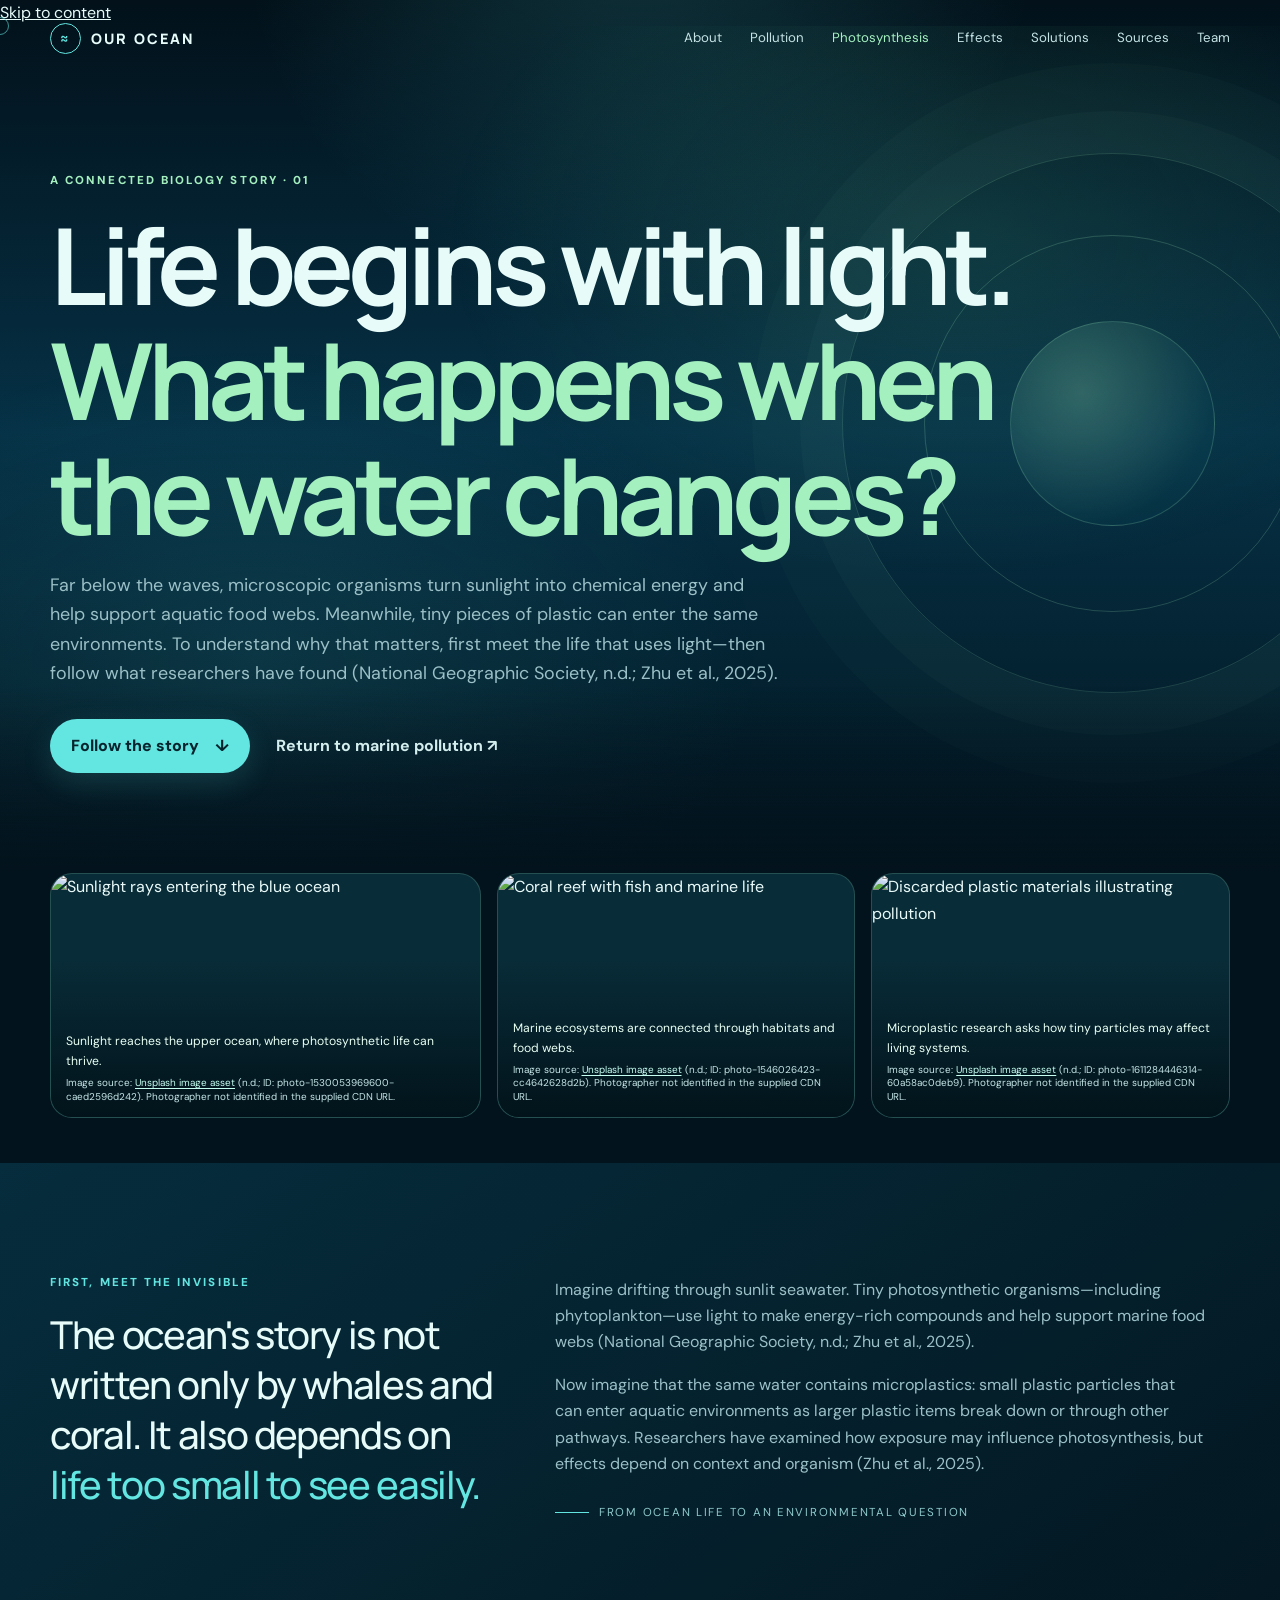
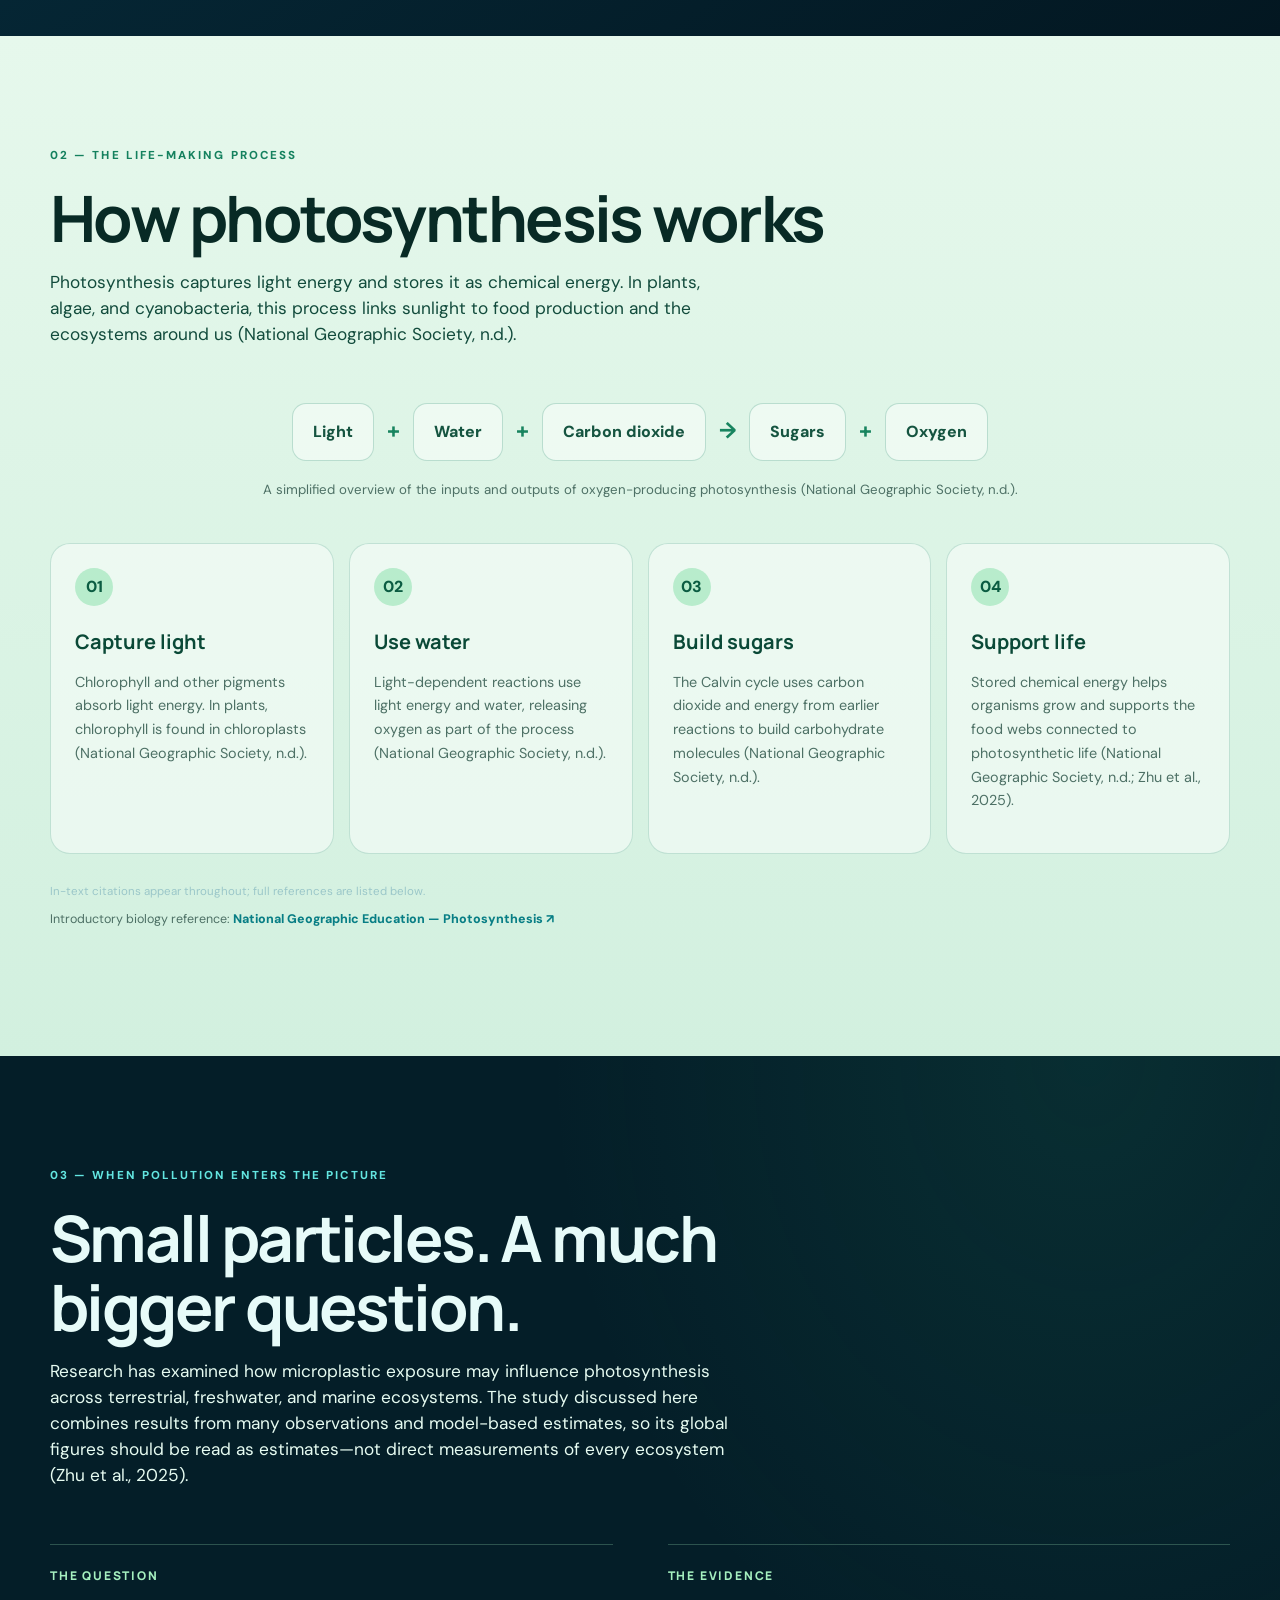
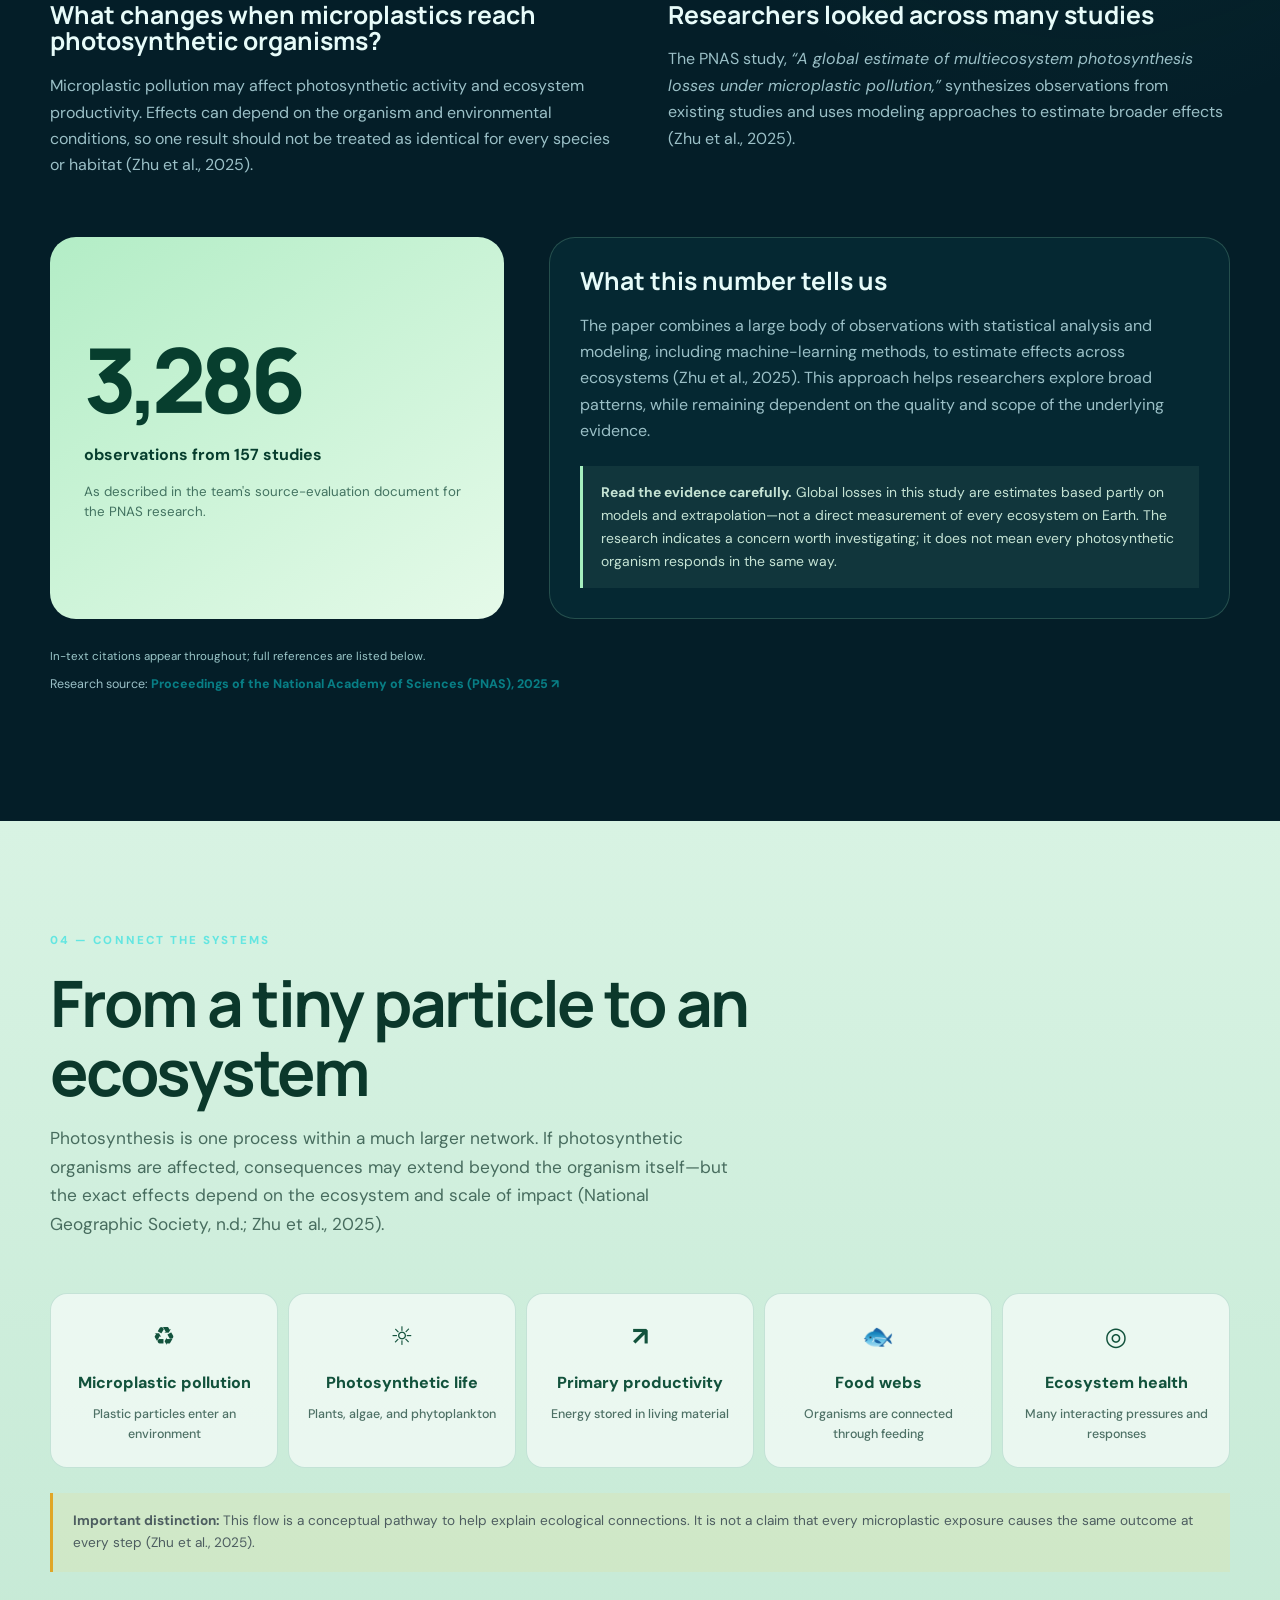
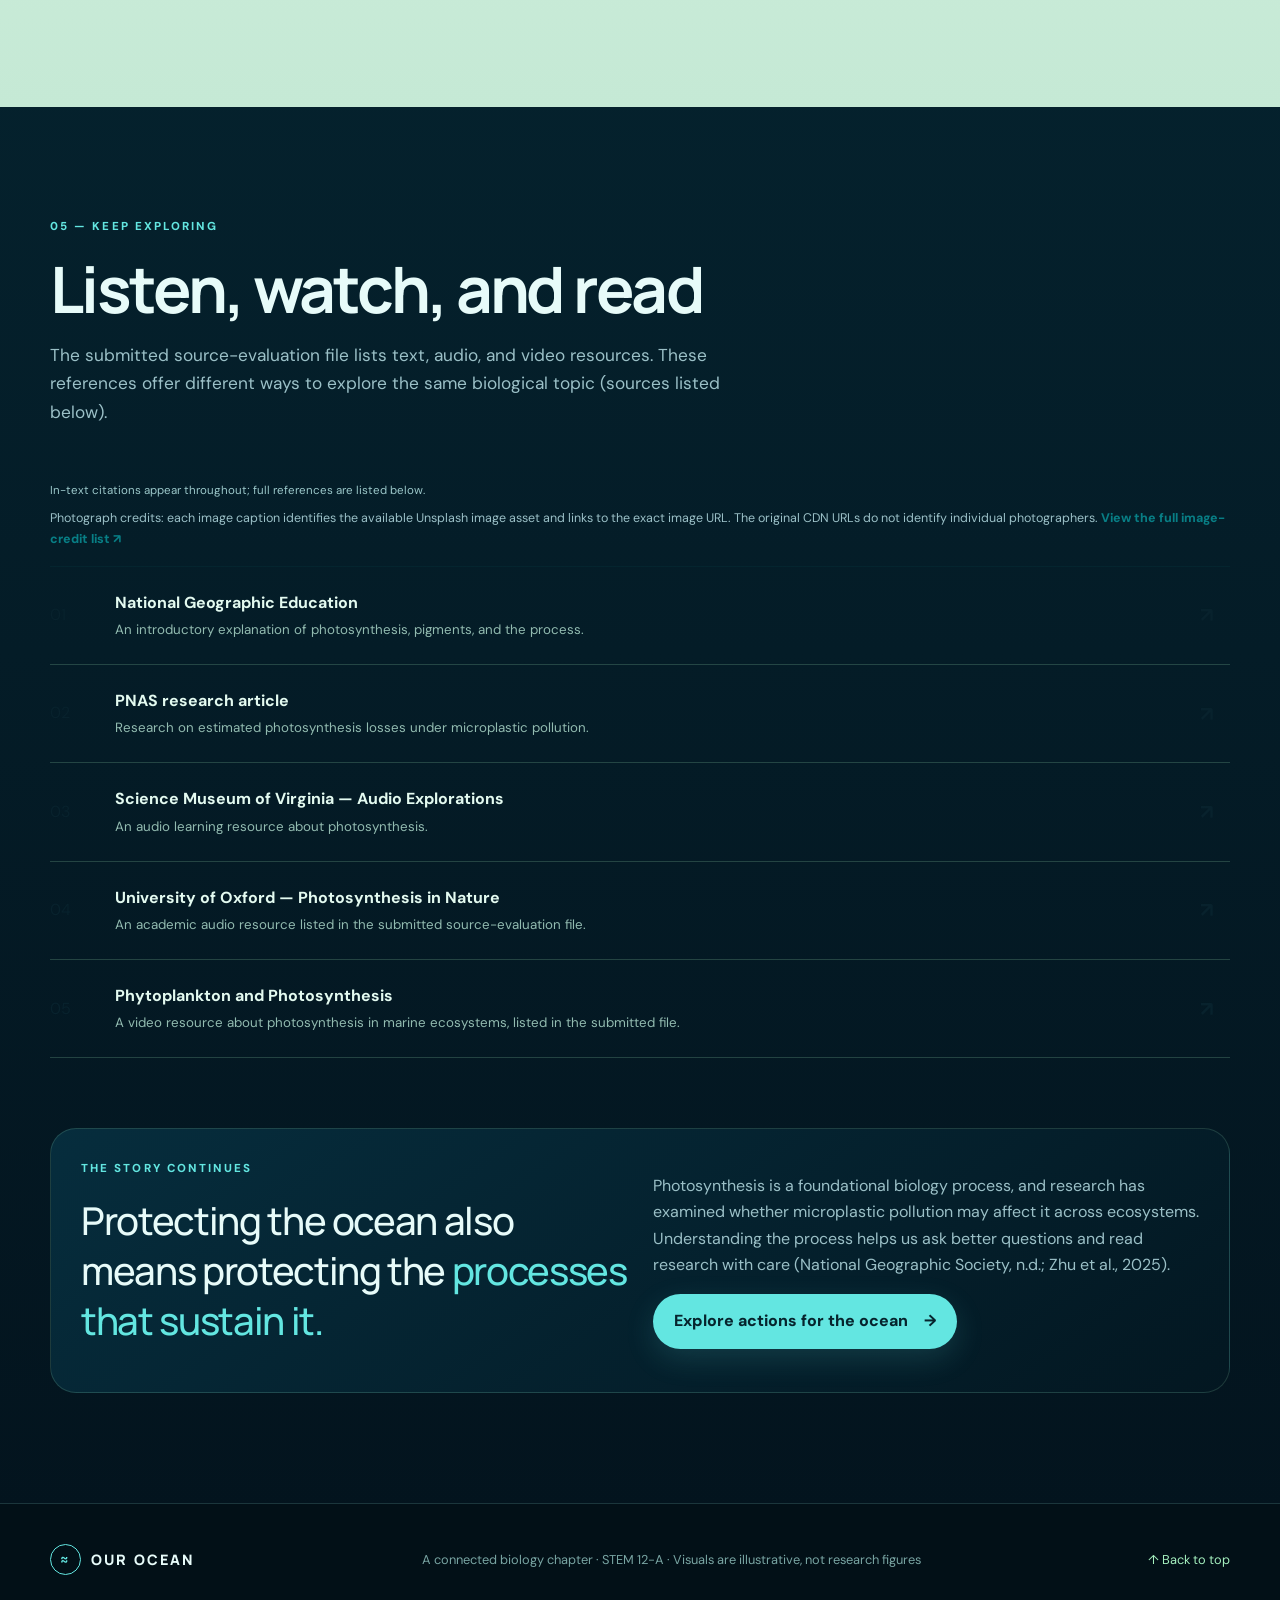
==== photosynthesis.html @ 66aa5312 "Add files via upload" ====
<!doctype html>
<html lang="en">
<head>
  <meta charset="utf-8">
  <meta name="viewport" content="width=device-width, initial-scale=1">
  <meta name="description" content="Photosynthesis, phytoplankton, and the emerging evidence on how microplastic pollution may affect photosynthetic life.">
  <title>Photosynthesis — OUR OCEAN</title>
  <link rel="preconnect" href="https://fonts.googleapis.com">
  <link rel="preconnect" href="https://fonts.gstatic.com" crossorigin>
  <link href="https://fonts.googleapis.com/css2?family=DM+Sans:wght@400;500;600;700&family=Manrope:wght@600;700;800&display=swap" rel="stylesheet">
  <link rel="stylesheet" href="style.css">
  <style>
    .bio-visual-band{padding:0 0 45px;background:#03131d}.bio-visual-grid{display:grid;grid-template-columns:1.2fr 1fr 1fr;gap:16px}
    .bio-visual-grid figure{margin:0;position:relative;height:245px;overflow:hidden;border-radius:22px;border:1px solid rgba(165,240,191,.18);background:#082c38}
    .bio-visual-grid img{width:100%;height:100%;display:block;object-fit:cover;transition:transform .7s ease;filter:saturate(.85)}.bio-visual-grid figure:hover img{transform:scale(1.04)}
    .bio-visual-grid figure:after{content:"";position:absolute;inset:35% 0 0;background:linear-gradient(transparent,rgba(1,15,22,.86))}
    .bio-visual-grid figcaption{position:absolute;z-index:1;bottom:14px;left:15px;right:15px;font-size:.76rem;color:#e8fff3;display:flex;flex-direction:column;gap:5px}.bio-visual-grid .image-credit{font-size:.62rem;line-height:1.35;color:#c6e6e8}.bio-visual-grid .image-credit a{color:#c6fff2;text-decoration:underline;text-underline-offset:2px}
    .bio-page .citation-line:before{content:"In-text citations appear throughout; full references are listed below.";display:block;color:#9bc7c9;margin-bottom:8px;font-size:.72rem}
    @media(max-width:760px){.bio-visual-grid{grid-template-columns:1fr}.bio-visual-grid figure{height:220px}}
  </style>
</head>
<body class="bio-page">
  <a class="skip-link" href="#main">Skip to content</a>
  <div class="cursor-glow" aria-hidden="true"></div>
  <header class="site-header" id="top">
    <nav class="nav container" aria-label="Main navigation">
      <a class="brand" href="index.html#home" aria-label="OUR OCEAN home"><span class="brand-mark" aria-hidden="true">≈</span><span>OUR OCEAN</span></a>
      <button class="menu-toggle" aria-expanded="false" aria-controls="nav-menu" aria-label="Open navigation"><span></span><span></span><span></span></button>
      <div class="nav-menu" id="nav-menu">
        <a href="index.html#about">About</a>
        <a href="index.html#pollution">Pollution</a>
        <a class="nav-special" href="photosynthesis.html" aria-current="page">Photosynthesis</a>
        <a href="index.html#effects">Effects</a>
        <a href="index.html#solutions">Solutions</a>
        <a href="index.html#sources">Sources</a>
        <a href="index.html#team">Team</a>
      </div>
    </nav>
  </header>
  <main id="main">
    <section class="bio-hero section">
      <div class="bio-orbit" aria-hidden="true"></div>
      <div class="container reveal">
        <p class="eyebrow bio-kicker">A CONNECTED BIOLOGY STORY · 01</p>
        <h1>Life begins with light.<br><em>What happens when the water changes?</em></h1>
        <p class="hero-copy">Far below the waves, microscopic organisms turn sunlight into chemical energy and help support aquatic food webs. Meanwhile, tiny pieces of plastic can enter the same environments. To understand why that matters, first meet the life that uses light—then follow what researchers have found (National Geographic Society, n.d.; Zhu et al., 2025).</p>
        <div class="hero-actions">
          <a class="btn btn-primary" href="#story">Follow the story <span>↓</span></a>
          <a class="text-link" href="index.html#pollution">Return to marine pollution ↗</a>
        </div>
      </div>
    </section>

    <section class="bio-visual-band" aria-label="Ocean photosynthesis visual">
      <div class="container bio-visual-grid">
        <figure><img src="https://images.unsplash.com/photo-1530053969600-caed2596d242?auto=format&fit=crop&w=1000&q=85" alt="Sunlight rays entering the blue ocean"><figcaption><span>Sunlight reaches the upper ocean, where photosynthetic life can thrive.</span><span class="image-credit">Image source: <a href="https://images.unsplash.com/photo-1530053969600-caed2596d242?auto=format&fit=crop&w=1000&q=85" target="_blank" rel="noopener">Unsplash image asset</a> (n.d.; ID: photo-1530053969600-caed2596d242). Photographer not identified in the supplied CDN URL.</span></figcaption></figure>
        <figure><img src="https://images.unsplash.com/photo-1546026423-cc4642628d2b?auto=format&fit=crop&w=1000&q=85" alt="Coral reef with fish and marine life"><figcaption><span>Marine ecosystems are connected through habitats and food webs.</span><span class="image-credit">Image source: <a href="https://images.unsplash.com/photo-1546026423-cc4642628d2b?auto=format&fit=crop&w=1000&q=85" target="_blank" rel="noopener">Unsplash image asset</a> (n.d.; ID: photo-1546026423-cc4642628d2b). Photographer not identified in the supplied CDN URL.</span></figcaption></figure>
        <figure><img src="https://images.unsplash.com/photo-1611284446314-60a58ac0deb9?auto=format&fit=crop&w=1000&q=85" alt="Discarded plastic materials illustrating pollution"><figcaption><span>Microplastic research asks how tiny particles may affect living systems.</span><span class="image-credit">Image source: <a href="https://images.unsplash.com/photo-1611284446314-60a58ac0deb9?auto=format&fit=crop&w=1000&q=85" target="_blank" rel="noopener">Unsplash image asset</a> (n.d.; ID: photo-1611284446314-60a58ac0deb9). Photographer not identified in the supplied CDN URL.</span></figcaption></figure>
      </div>
    </section>

    <section class="bio-section story-bridge" id="story">
      <div class="container story-inner">
        <div class="reveal"><p class="eyebrow">FIRST, MEET THE INVISIBLE</p><p class="story-quote">The ocean's story is not written only by whales and coral. It also depends on <em>life too small to see easily.</em></p></div>
        <div class="story-copy reveal"><p>Imagine drifting through sunlit seawater. Tiny photosynthetic organisms—including phytoplankton—use light to make energy-rich compounds and help support marine food webs (National Geographic Society, n.d.; Zhu et al., 2025).</p><p>Now imagine that the same water contains microplastics: small plastic particles that can enter aquatic environments as larger plastic items break down or through other pathways. Researchers have examined how exposure may influence photosynthesis, but effects depend on context and organism (Zhu et al., 2025).</p><span class="story-marker">From ocean life to an environmental question</span></div>
      </div>
    </section>

    <section class="bio-section bio-section-light">
      <div class="container">
        <div class="section-heading reveal"><p class="eyebrow">02 — THE LIFE-MAKING PROCESS</p><h2>How photosynthesis works</h2><p class="bio-lead">Photosynthesis captures light energy and stores it as chemical energy. In plants, algae, and cyanobacteria, this process links sunlight to food production and the ecosystems around us (National Geographic Society, n.d.).</p></div>
        <div class="bio-equation reveal" aria-label="Photosynthesis inputs and outputs"><span>Light</span><b>+</b><span>Water</span><b>+</b><span>Carbon dioxide</span><b>→</b><span>Sugars</span><b>+</b><span>Oxygen</span></div>
        <p class="bio-equation-note reveal">A simplified overview of the inputs and outputs of oxygen-producing photosynthesis (National Geographic Society, n.d.).</p>
        <div class="bio-process-grid">
          <article class="bio-process-card reveal"><span class="step">01</span><h3>Capture light</h3><p>Chlorophyll and other pigments absorb light energy. In plants, chlorophyll is found in chloroplasts (National Geographic Society, n.d.).</p></article>
          <article class="bio-process-card reveal"><span class="step">02</span><h3>Use water</h3><p>Light-dependent reactions use light energy and water, releasing oxygen as part of the process (National Geographic Society, n.d.).</p></article>
          <article class="bio-process-card reveal"><span class="step">03</span><h3>Build sugars</h3><p>The Calvin cycle uses carbon dioxide and energy from earlier reactions to build carbohydrate molecules (National Geographic Society, n.d.).</p></article>
          <article class="bio-process-card reveal"><span class="step">04</span><h3>Support life</h3><p>Stored chemical energy helps organisms grow and supports the food webs connected to photosynthetic life (National Geographic Society, n.d.; Zhu et al., 2025).</p></article>
        </div>
        <p class="citation-line reveal">Introductory biology reference: <a href="https://education.nationalgeographic.org/resource/photosynthesis/" target="_blank" rel="noopener">National Geographic Education — Photosynthesis ↗</a></p>
      </div>
    </section>

    <section class="bio-section bio-research">
      <div class="container">
        <div class="section-heading reveal"><p class="eyebrow">03 — WHEN POLLUTION ENTERS THE PICTURE</p><h2>Small particles. A much bigger question.</h2><p class="bio-lead">Research has examined how microplastic exposure may influence photosynthesis across terrestrial, freshwater, and marine ecosystems. The study discussed here combines results from many observations and model-based estimates, so its global figures should be read as estimates—not direct measurements of every ecosystem (Zhu et al., 2025).</p></div>
        <div class="bio-story-grid">
          <article class="bio-chapter reveal"><span class="bio-chapter-number">THE QUESTION</span><h3>What changes when microplastics reach photosynthetic organisms?</h3><p>Microplastic pollution may affect photosynthetic activity and ecosystem productivity. Effects can depend on the organism and environmental conditions, so one result should not be treated as identical for every species or habitat (Zhu et al., 2025).</p></article>
          <article class="bio-chapter reveal"><span class="bio-chapter-number">THE EVIDENCE</span><h3>Researchers looked across many studies</h3><p>The PNAS study, <em>“A global estimate of multiecosystem photosynthesis losses under microplastic pollution,”</em> synthesizes observations from existing studies and uses modeling approaches to estimate broader effects (Zhu et al., 2025).</p></article>
        </div>
        <div class="bio-evidence-grid">
          <div class="bio-number-card reveal"><strong>3,286</strong><span>observations from 157 studies</span><small>As described in the team's source-evaluation document for the PNAS research.</small></div>
          <div class="bio-evidence-copy reveal"><h3>What this number tells us</h3><p>The paper combines a large body of observations with statistical analysis and modeling, including machine-learning methods, to estimate effects across ecosystems (Zhu et al., 2025). This approach helps researchers explore broad patterns, while remaining dependent on the quality and scope of the underlying evidence.</p><div class="bio-caution"><strong>Read the evidence carefully.</strong> Global losses in this study are estimates based partly on models and extrapolation—not a direct measurement of every ecosystem on Earth. The research indicates a concern worth investigating; it does not mean every photosynthetic organism responds in the same way.</div></div>
        </div>
        <p class="citation-line reveal">Research source: <a href="https://www.pnas.org/doi/10.1073/pnas.2423957122" target="_blank" rel="noopener">Proceedings of the National Academy of Sciences (PNAS), 2025 ↗</a></p>
      </div>
    </section>

    <section class="bio-section bio-connection">
      <div class="container">
        <div class="section-heading reveal"><p class="eyebrow">04 — CONNECT THE SYSTEMS</p><h2>From a tiny particle to an ecosystem</h2><p>Photosynthesis is one process within a much larger network. If photosynthetic organisms are affected, consequences may extend beyond the organism itself—but the exact effects depend on the ecosystem and scale of impact (National Geographic Society, n.d.; Zhu et al., 2025).</p></div>
        <div class="bio-connection-flow">
          <div class="bio-flow-node reveal"><span>♻</span>Microplastic pollution<small>Plastic particles enter an environment</small></div>
          <div class="bio-flow-node reveal"><span>☼</span>Photosynthetic life<small>Plants, algae, and phytoplankton</small></div>
          <div class="bio-flow-node reveal"><span>↗</span>Primary productivity<small>Energy stored in living material</small></div>
          <div class="bio-flow-node reveal"><span>🐟</span>Food webs<small>Organisms are connected through feeding</small></div>
          <div class="bio-flow-node reveal"><span>◎</span>Ecosystem health<small>Many interacting pressures and responses</small></div>
        </div>
        <p class="source-note reveal"><strong>Important distinction:</strong> This flow is a conceptual pathway to help explain ecological connections. It is not a claim that every microplastic exposure causes the same outcome at every step (Zhu et al., 2025).</p>
      </div>
    </section>

    <section class="bio-section">
      <div class="container">
        <div class="section-heading reveal"><p class="eyebrow">05 — KEEP EXPLORING</p><h2>Listen, watch, and read</h2><p>The submitted source-evaluation file lists text, audio, and video resources. These references offer different ways to explore the same biological topic (sources listed below).</p></div>
        <p class="citation-line reveal">Photograph credits: each image caption identifies the available Unsplash image asset and links to the exact image URL. The original CDN URLs do not identify individual photographers. <a href="index.html#image-credits">View the full image-credit list ↗</a></p>
        <div class="source-list bio-source-list reveal">
          <a href="https://education.nationalgeographic.org/resource/photosynthesis/" target="_blank" rel="noopener"><span>01</span><div><strong>National Geographic Education</strong><small>An introductory explanation of photosynthesis, pigments, and the process.</small></div><b>↗</b></a>
          <a href="https://www.pnas.org/doi/10.1073/pnas.2423957122" target="_blank" rel="noopener"><span>02</span><div><strong>PNAS research article</strong><small>Research on estimated photosynthesis losses under microplastic pollution.</small></div><b>↗</b></a>
          <a href="https://smv.org/explore/green/audio-explorations/photosynthesis/" target="_blank" rel="noopener"><span>03</span><div><strong>Science Museum of Virginia — Audio Explorations</strong><small>An audio learning resource about photosynthesis.</small></div><b>↗</b></a>
          <a href="https://www.podcasts.ox.ac.uk/photosynthesis-nature" target="_blank" rel="noopener"><span>04</span><div><strong>University of Oxford — Photosynthesis in Nature</strong><small>An academic audio resource listed in the submitted source-evaluation file.</small></div><b>↗</b></a>
          <a href="https://www.youtube.com/watch?v=JvU9xIAUCRM" target="_blank" rel="noopener"><span>05</span><div><strong>Phytoplankton and Photosynthesis</strong><small>A video resource about photosynthesis in marine ecosystems, listed in the submitted file.</small></div><b>↗</b></a>
        </div>
        <div class="story-bridge" style="margin-top:70px;border:1px solid rgba(165,240,191,.16);border-radius:26px;padding:30px">
          <div class="story-inner" style="grid-template-columns:1fr 1fr;gap:25px">
            <div><p class="eyebrow">THE STORY CONTINUES</p><p class="story-quote">Protecting the ocean also means protecting the <em>processes that sustain it.</em></p></div>
            <div class="story-copy"><p>Photosynthesis is a foundational biology process, and research has examined whether microplastic pollution may affect it across ecosystems. Understanding the process helps us ask better questions and read research with care (National Geographic Society, n.d.; Zhu et al., 2025).</p><a class="btn btn-primary" href="index.html#solutions">Explore actions for the ocean <span>→</span></a></div>
          </div>
        </div>
      </div>
    </section>
  </main>
  <footer class="footer"><div class="container"><a class="brand" href="index.html#home"><span class="brand-mark">≈</span><span>OUR OCEAN</span></a><p class="bio-footer-note">A connected biology chapter · STEM 12-A · Visuals are illustrative, not research figures</p><a href="#top" class="back-top bio-back-link">↑ Back to top</a></div></footer>
  <script src="photosynthesis.js"></script>
</body>
</html>
---- style.css ----
:root{
  --bg:#03131d;--deep:#061f2d;--deep2:#073a4e;--cyan:#63e6e1;--aqua:#1cb7bd;
  --foam:#e7fbf9;--muted:#9bc0c7;--ink:#08222d;--light:#eefaf9;--warning:#ffc85b;
  --line:rgba(139,225,227,.18);--card:rgba(9,48,62,.66);--shadow:0 22px 60px rgba(0,0,0,.24);
  --radius:24px;--max:1180px;
}
*{box-sizing:border-box}
html{scroll-behavior:smooth}
body{margin:0;font-family:"DM Sans",system-ui,sans-serif;background:var(--bg);color:var(--foam);line-height:1.65;overflow-x:hidden}
body:before{content:"";position:fixed;inset:0;pointer-events:none;z-index:-2;background:
 radial-gradient(circle at 50% -10%,rgba(82,220,220,.17),transparent 34%),
 linear-gradient(180deg,#02111a 0%,#063146 48%,#02151e 100%)}
h1,h2,h3{font-family:Manrope,sans-serif;line-height:1.08;margin:0 0 18px}
h1{font-size:clamp(3.5rem,8vw,7.6rem);letter-spacing:-.055em}
h2{font-size:clamp(2.3rem,5vw,4.8rem);letter-spacing:-.04em}
h3{font-size:1.25rem}
p{margin:0 0 16px;color:var(--muted)}
a{color:inherit}
button{font:inherit}
.container{width:min(calc(100% - 40px),var(--max));margin:auto}
.section{position:relative;padding:130px 0}
.section-light{background:linear-gradient(180deg,#dff6f3 0%,#c8ebe9 100%);color:var(--ink)}
.section-light p{color:#476c74}
.section-deep{background:linear-gradient(180deg,#052333,#02141e)}
.section-life{background:radial-gradient(circle at 80% 10%,#0d5262 0,transparent 30%),#041d2a}
.eyebrow{font-size:.72rem;letter-spacing:.18em;text-transform:uppercase;font-weight:800;color:var(--cyan);margin-bottom:18px}
.section-light .eyebrow{color:#087e85}
.section-heading{max-width:800px;margin-bottom:55px}
.section-heading>p:last-child{font-size:1.08rem;max-width:680px}
.site-header{position:fixed;top:0;left:0;right:0;z-index:50;border-bottom:1px solid transparent;transition:.35s}
.site-header.scrolled{background:rgba(2,18,27,.82);backdrop-filter:blur(16px);border-color:var(--line)}
.nav{height:76px;display:flex;align-items:center;justify-content:space-between}
.brand{display:flex;align-items:center;gap:10px;text-decoration:none;font:800 .9rem Manrope;letter-spacing:.15em}
.brand-mark{display:grid;place-items:center;width:31px;height:31px;border:1px solid var(--cyan);border-radius:50%;color:var(--cyan)}
.nav-menu{display:flex;gap:28px}
.nav-menu a{text-decoration:none;font-size:.83rem;color:#c5e3e5;position:relative}
.nav-menu a:after{content:"";position:absolute;left:0;bottom:-8px;width:100%;height:1px;background:var(--cyan);transform:scaleX(0);transform-origin:right;transition:.25s}
.nav-menu a:hover:after,.nav-menu a.active:after{transform:scaleX(1);transform-origin:left}
.menu-toggle{display:none;background:none;border:0;color:white}
.hero{min-height:100svh;display:flex;align-items:center;padding-top:120px;overflow:hidden;background:radial-gradient(circle at 50% 15%,rgba(91,221,222,.13),transparent 32%)}
.hero:after{content:"";position:absolute;inset:auto 0 0;height:35%;background:linear-gradient(transparent,#03131d);pointer-events:none}
.hero-content{position:relative;z-index:3}
.hero h1 em{font-style:normal;color:var(--cyan)}
.hero-copy{font-size:1.08rem;max-width:640px}
.hero-actions{display:flex;gap:26px;align-items:center;margin-top:30px}
.btn{display:inline-flex;align-items:center;gap:16px;padding:14px 21px;border-radius:999px;text-decoration:none;font-weight:800;transition:.25s}
.btn-primary{background:var(--cyan);color:#06242d;box-shadow:0 10px 30px rgba(99,230,225,.15)}
.btn-primary:hover{transform:translateY(-3px);box-shadow:0 16px 38px rgba(99,230,225,.25)}
.text-link{text-decoration:none;color:#d4eeee;font-weight:700}
.text-link:hover{color:var(--cyan)}
.rays{position:absolute;top:-15%;left:8%;width:85%;height:65%;opacity:.13;background:conic-gradient(from 205deg at 50% 0,transparent 0 8%,#9affff 10% 13%,transparent 16% 30%,#9affff 32% 36%,transparent 39% 100%);filter:blur(18px);transform:perspective(500px) rotateX(20deg);animation:ray 9s ease-in-out infinite alternate}
@keyframes ray{to{transform:perspective(500px) rotateX(20deg) translateX(35px)}}
.fish{position:absolute;color:rgba(127,230,228,.2);font-size:5rem;z-index:1;animation:swim 18s linear infinite}
.fish-a{top:36%;left:-8%}.fish-b{top:58%;right:-8%;transform:scaleX(-1);animation-delay:-7s}
@keyframes swim{0%{translate:0}50%{translate:55vw -35px}100%{translate:115vw 20px}}
.hero-bubbles,.ocean-particles{position:absolute;inset:0;pointer-events:none}
.hero-bubbles:before,.hero-bubbles:after{content:"";position:absolute;width:9px;height:9px;border:1px solid rgba(177,250,246,.5);border-radius:50%;left:18%;bottom:-10%;animation:bubble 9s linear infinite}
.hero-bubbles:after{width:15px;height:15px;left:72%;animation-duration:13s;animation-delay:-5s}
@keyframes bubble{to{translate:10px -120vh;opacity:0}}
.scroll-cue{position:absolute;bottom:28px;left:50%;transform:translateX(-50%);font-size:.62rem;letter-spacing:.2em;color:#86afb5;z-index:3;display:flex;gap:10px;align-items:center}
.scroll-cue span{width:22px;height:34px;border:1px solid #668e95;border-radius:20px;position:relative}.scroll-cue span:after{content:"";position:absolute;width:3px;height:6px;background:var(--cyan);border-radius:4px;top:7px;left:8px;animation:scroll 1.5s infinite}
@keyframes scroll{to{translate:0 11px;opacity:0}}
.image-placeholder{border:1px dashed rgba(117,221,221,.34);background:linear-gradient(135deg,rgba(83,207,207,.07),rgba(2,23,33,.35));display:flex;flex-direction:column;align-items:center;justify-content:center;min-height:240px;border-radius:var(--radius);color:#7fb4b8;letter-spacing:.12em;text-align:center;font-size:.72rem;overflow:hidden}
.image-placeholder small{margin-top:8px;letter-spacing:0;color:#527c83}.hero-image-placeholder{position:absolute;right:5%;bottom:10%;width:32%;min-height:180px;z-index:2}.wide-placeholder{min-height:320px;margin-top:55px}.tall-placeholder{min-height:540px}
.info-grid,.pollution-grid,.human-grid{display:grid;grid-template-columns:repeat(4,1fr);gap:18px}
.info-card{padding:28px;border:1px solid rgba(8,68,80,.13);border-radius:var(--radius);background:rgba(255,255,255,.45);transition:.3s}.info-card:hover{transform:translateY(-6px);background:#effdfb}.card-icon{display:block;font-size:1.7rem;color:#088a91;margin-bottom:35px}
.pollution-grid{grid-template-columns:repeat(3,1fr)}
.pollution-card{position:relative;text-align:left;color:var(--foam);background:var(--card);border:1px solid var(--line);border-radius:var(--radius);padding:30px;min-height:365px;cursor:pointer;transition:.35s;box-shadow:var(--shadow)}
.pollution-card:hover,.pollution-card[aria-expanded=true]{transform:translateY(-7px);border-color:rgba(99,230,225,.5)}
.pollution-card .number{position:absolute;right:22px;top:20px;color:#5b929a;font-size:.72rem}.pollution-icon{display:block;font-size:2rem;color:var(--cyan);margin:35px 0 45px}.pollution-card p{font-size:.92rem}.reveal-note{display:block;max-height:0;overflow:hidden;opacity:0;transition:.35s;color:#b6d9dc;font-size:.85rem}.pollution-card[aria-expanded=true] .reveal-note{max-height:100px;opacity:1}.card-more{position:absolute;bottom:25px;font-size:.7rem;color:var(--cyan);letter-spacing:.1em;text-transform:uppercase}
.plastic-section{background:#e7f8f6;color:var(--ink)}.plastic-section p{color:#4b6f76}.split-heading{display:grid;grid-template-columns:1fr 1fr;gap:60px;margin-bottom:55px}.split-heading>p{max-width:540px}
.stats-grid{display:grid;grid-template-columns:repeat(3,1fr);gap:18px}.stat-card{padding:32px;border:1px solid rgba(5,76,87,.15);border-radius:var(--radius);background:rgba(255,255,255,.6)}.stat-value{display:block;font:800 clamp(2.8rem,5vw,5rem) Manrope;color:#087e85;letter-spacing:-.06em}.stat-label{display:block;min-height:78px;font-size:.9rem}.stat-card a,.citation-line a{color:#087e85;font-weight:800;text-decoration:none;font-size:.78rem}.source-note{margin:25px 0;padding:17px 20px;border-left:3px solid #e0a626;background:rgba(255,205,84,.12);color:#4d5d60;font-size:.85rem}.plastic-copy{display:grid;grid-template-columns:1fr 1fr;gap:55px;margin-top:65px}
.oil-section{background:linear-gradient(180deg,#03212c,#041923)}.oil-layout{display:grid;grid-template-columns:1.1fr .9fr;gap:60px}.fact-row{display:grid;grid-template-columns:44px 1fr;gap:20px;padding:25px 0;border-top:1px solid var(--line)}.fact-row>span{color:var(--cyan);font-weight:800}.fact-row p{font-size:.9rem}.citation-line{margin-top:28px;font-size:.78rem}
.life-grid{display:grid;grid-template-columns:repeat(3,1fr);gap:15px}.life-card{background:rgba(10,56,70,.65);border:1px solid var(--line);border-radius:22px;color:white;text-align:left;padding:25px;min-height:180px;cursor:pointer;transition:.3s}.life-card:hover{transform:translateY(-6px);border-color:var(--cyan)}.life-card span{display:block;font-size:2rem;margin-bottom:25px}.life-card strong{display:block}.life-card small{display:block;color:#91bbc1;margin-top:8px}.wildlife-placeholders{display:grid;grid-template-columns:1fr 1fr;gap:18px;margin-top:18px}
.flow-section{background:#e2f5f3;color:var(--ink)}.flow-section p{color:#4d7077}.flow{max-width:700px;margin:auto;text-align:center}.flow-step{padding:18px 25px;border-radius:999px;border:1px solid rgba(7,119,127,.2);background:rgba(255,255,255,.65);font-weight:800;color:#075963;box-shadow:0 8px 30px rgba(3,58,68,.06)}.flow-step span{margin-right:12px;color:#0c8e95;font-size:.7rem}.flow i{display:block;color:#20a8aa;font-style:normal;font-size:1.2rem;padding:5px}
.human-section{background:#052333}.human-grid{grid-template-columns:repeat(4,1fr)}.human-card{border-top:1px solid var(--line);padding-top:25px}.human-card span{font-size:1.7rem;color:var(--cyan)}.human-card p{font-size:.9rem}
.solutions-section{background:radial-gradient(circle at 15% 10%,rgba(66,201,200,.12),transparent 25%),#031a25}.solution-tabs{display:flex;gap:8px;flex-wrap:wrap;border-bottom:1px solid var(--line);margin-bottom:25px}.tab{background:none;border:0;color:#8eb6bc;padding:13px 17px;cursor:pointer;border-bottom:2px solid transparent}.tab.active{color:var(--cyan);border-color:var(--cyan)}.tab-panel{display:none;grid-template-columns:repeat(3,1fr);gap:12px}.tab-panel.active{display:grid}.tab-panel div{padding:23px;border:1px solid var(--line);border-radius:17px;background:rgba(8,50,64,.6)}.tab-panel div:before{content:"✓";color:var(--cyan);margin-right:12px}
.checklist{margin-top:70px;border:1px solid var(--line);border-radius:var(--radius);padding:35px;display:grid;grid-template-columns:1fr 1.3fr;gap:40px;background:linear-gradient(135deg,rgba(12,73,88,.8),rgba(3,30,42,.8))}.checks{display:grid;gap:10px}.checks label{display:flex;gap:12px;padding:12px;border-radius:12px;background:rgba(255,255,255,.035);cursor:pointer}.checks input{accent-color:var(--cyan)}.check-message{grid-column:1/-1;color:var(--cyan);margin:0;font-weight:700}
.sources-section{background:#e8f8f6;color:var(--ink)}.sources-section p{color:#4d7077}.source-list{border-top:1px solid rgba(7,80,88,.16)}.source-list a{display:grid;grid-template-columns:50px 1fr 30px;gap:15px;align-items:center;padding:23px 0;border-bottom:1px solid rgba(7,80,88,.16);text-decoration:none;color:var(--ink)}.source-list a:hover{color:#087e85}.source-list small{display:block;color:#678187;margin-top:3px}.source-list b{font-size:1.3rem}.source-disclaimer{margin-top:25px;padding:17px;border:1px solid rgba(7,80,88,.14);border-radius:15px;font-size:.82rem;color:#58747a}
.team-section{background:#031923}.team-grid{display:grid;grid-template-columns:repeat(6,1fr);gap:15px}.member{text-align:center}.member-photo{aspect-ratio:1;border:1px dashed rgba(99,230,225,.3);border-radius:50%;display:grid;place-items:center;background:radial-gradient(circle,rgba(66,190,195,.15),rgba(3,27,38,.8));color:#679aa0;font-size:.62rem;letter-spacing:.1em;transition:.3s}.member:hover .member-photo{transform:translateY(-5px);border-color:var(--cyan)}.member h3{margin-top:16px;font-size:1rem}.final-note{max-width:760px;margin:80px auto 0;text-align:center}.final-note>span{font:800 5rem Georgia;color:var(--cyan);line-height:.3}.final-note p{font:1.1rem Manrope;color:#c4e1e2}.final-note small{color:#5e8b91;letter-spacing:.15em}
.footer{padding:40px 0;background:#021017;border-top:1px solid var(--line)}.footer .container{display:flex;align-items:center;justify-content:space-between;gap:20px}.footer p{margin:0;font-size:.8rem}.back-top{text-decoration:none;font-size:.8rem;color:var(--cyan)}
.cursor-glow{position:fixed;width:18px;height:18px;border:1px solid rgba(99,230,225,.6);border-radius:50%;pointer-events:none;z-index:100;translate:-50% -50%;opacity:0;transition:width .2s,height .2s,opacity .2s}.cursor-glow.active{opacity:1}.cursor-glow.hover{width:38px;height:38px;background:rgba(99,230,225,.05)}
.reveal{opacity:0;transform:translateY(22px);transition:opacity .7s ease,transform .7s ease}.reveal.visible{opacity:1;transform:none}
@media(max-width:900px){.nav-menu{gap:16px}.info-grid,.human-grid{grid-template-columns:repeat(2,1fr)}.pollution-grid,.stats-grid,.life-grid{grid-template-columns:1fr}.team-grid{grid-template-columns:repeat(3,1fr)}.oil-layout,.split-heading,.plastic-copy,.checklist{grid-template-columns:1fr}.hero-image-placeholder{position:relative;right:auto;bottom:auto;width:min(100% - 40px,600px);margin:60px auto 0}.hero{padding-bottom:90px}.tab-panel.active{grid-template-columns:1fr 1fr}}
@media(max-width:700px){.container{width:min(calc(100% - 28px),var(--max))}.section{padding:90px 0}.nav-menu{position:absolute;top:76px;left:14px;right:14px;display:grid;gap:0;padding:8px;background:rgba(2,19,28,.96);border:1px solid var(--line);border-radius:18px;transform:translateY(-12px);opacity:0;pointer-events:none;transition:.25s}.nav-menu.open{transform:none;opacity:1;pointer-events:auto}.nav-menu a{padding:13px 14px}.menu-toggle{display:grid;gap:4px}.menu-toggle span{width:24px;height:2px;background:var(--foam)}.hero{align-items:flex-start;padding-top:150px}.hero h1{font-size:clamp(3.2rem,16vw,5.3rem)}.hero-actions{align-items:flex-start;flex-direction:column;gap:18px}.info-grid,.human-grid,.team-grid{grid-template-columns:1fr 1fr}.wide-placeholder{min-height:220px}.tall-placeholder{min-height:340px}.flow-step{border-radius:20px}.tab-panel.active{grid-template-columns:1fr}.footer .container{align-items:flex-start;flex-direction:column}.cursor-glow{display:none}}
@media(max-width:430px){.info-grid,.human-grid,.team-grid{grid-template-columns:1fr}.section-heading{margin-bottom:38px}.checklist{padding:24px}.stat-card{padding:25px}}
@media(prefers-reduced-motion:reduce){html{scroll-behavior:auto}.reveal{opacity:1;transform:none;transition:none}.fish,.rays,.hero-bubbles:before,.hero-bubbles:after{animation:none}.btn,.info-card,.pollution-card,.life-card,.member-photo{transition:none}}


/* Narrative bridges and the connected biology chapter */
.story-bridge{background:linear-gradient(145deg,#062d3d,#031721);overflow:hidden}
.story-bridge .story-inner{display:grid;grid-template-columns:.8fr 1.2fr;gap:55px;align-items:center}
.story-quote{font:500 clamp(1.6rem,3vw,2.65rem)/1.3 Manrope;color:#e7fbf9;letter-spacing:-.035em}
.story-quote em{font-style:normal;color:var(--cyan)}
.story-copy{max-width:650px}
.story-copy .eyebrow{color:var(--cyan)}
.story-copy p{font-size:1rem}
.story-marker{display:inline-flex;gap:10px;align-items:center;color:#8ec9cc;font-size:.72rem;letter-spacing:.15em;text-transform:uppercase;margin-top:10px}
.story-marker:before{content:"";width:34px;height:1px;background:var(--cyan)}
.bio-page{background:linear-gradient(180deg,#03131d,#062e3b 55%,#03131d)}
.bio-hero{min-height:92svh;padding:145px 0 100px;display:flex;align-items:center;overflow:hidden;background:radial-gradient(ellipse at 75% 25%,rgba(103,229,169,.12),transparent 38%),radial-gradient(ellipse at 20% 75%,rgba(81,220,221,.1),transparent 35%)}
.bio-hero:after{content:"";position:absolute;inset:auto 0 0;height:22%;background:linear-gradient(transparent,#03131d);pointer-events:none}
.bio-hero .container{position:relative;z-index:2}
.bio-hero h1{max-width:1000px;font-size:clamp(3.2rem,8.3vw,7rem)}
.bio-hero h1 em{color:#a5f0bf;font-style:normal}
.bio-hero .hero-copy{max-width:730px;font-size:1.12rem}
.bio-kicker{color:#a5f0bf!important}
.bio-orbit{position:absolute;width:min(45vw,540px);aspect-ratio:1;border:1px solid rgba(165,240,191,.16);border-radius:50%;right:-8%;top:15%;box-shadow:0 0 0 42px rgba(165,240,191,.025),0 0 0 90px rgba(165,240,191,.02)}
.bio-orbit:before,.bio-orbit:after{content:"";position:absolute;border:1px solid rgba(165,240,191,.2);border-radius:50%;inset:15%}
.bio-orbit:after{inset:31%;background:radial-gradient(circle at 35% 35%,rgba(165,240,191,.25),rgba(28,183,189,.04) 70%)}
.bio-section{padding:110px 0;position:relative}
.bio-section-light{background:linear-gradient(180deg,#e6f8ec,#d2f0df);color:#082a25}
.bio-section-light p{color:#4d7065}
.bio-section-light .eyebrow{color:#14815e}
.bio-lead{max-width:790px;font-size:clamp(1.25rem,2.4vw,1.85rem);line-height:1.5;color:#e6fbf1}
.bio-section-light .bio-lead{color:#124b3c}
.bio-story-grid{display:grid;grid-template-columns:1fr 1fr;gap:55px;align-items:start}
.bio-chapter{border-top:1px solid rgba(165,240,191,.25);padding-top:22px}
.bio-chapter-number{display:block;color:#a5f0bf;font:800 .75rem Manrope;letter-spacing:.15em;margin-bottom:18px}
.bio-chapter h3{font-size:1.55rem}
.bio-chapter p{max-width:560px}
.bio-equation{display:flex;align-items:center;justify-content:center;gap:13px;flex-wrap:wrap;margin:38px 0 18px}
.bio-equation span{padding:15px 20px;border:1px solid rgba(20,129,94,.24);border-radius:14px;background:rgba(255,255,255,.48);font-weight:800;color:#155440}
.bio-equation b{color:#18845f;font-size:1.4rem}
.bio-equation-note{text-align:center;font-size:.83rem!important}
.bio-process-grid{display:grid;grid-template-columns:repeat(4,1fr);gap:15px;margin-top:42px}
.bio-process-card{padding:24px;border-radius:20px;border:1px solid rgba(20,129,94,.2);background:rgba(255,255,255,.48)}
.bio-process-card .step{display:grid;place-items:center;width:38px;height:38px;border-radius:50%;background:#b8eccc;color:#0b5c42;font-weight:800;margin-bottom:25px}
.bio-process-card h3{color:#0a4937}
.bio-process-card p{font-size:.9rem}
.bio-research{background:radial-gradient(ellipse at 85% 0,rgba(36,155,118,.13),transparent 35%),#041e28}
.bio-evidence-grid{display:grid;grid-template-columns:.8fr 1.2fr;gap:45px;align-items:stretch;margin-top:42px}
.bio-number-card{border-radius:26px;padding:34px;background:linear-gradient(145deg,#b3edc6,#e5fae9);color:#073e2e;display:flex;flex-direction:column;justify-content:center}
.bio-number-card strong{font:800 clamp(3.2rem,7vw,6rem)/1 Manrope;letter-spacing:-.07em}
.bio-number-card span{margin-top:18px;font-weight:700}
.bio-number-card small{margin-top:14px;color:#427260;line-height:1.5}
.bio-evidence-copy{padding:30px;border:1px solid rgba(165,240,191,.2);border-radius:26px;background:rgba(7,47,57,.6)}
.bio-evidence-copy h3{font-size:1.55rem}
.bio-caution{border-left:3px solid #a5f0bf;padding:15px 18px;background:rgba(165,240,191,.07);color:#c5e3d4;font-size:.87rem;margin-top:22px}
.bio-connection{background:linear-gradient(180deg,#d8f3e3,#c5e9d5);color:#0b382b}
.bio-connection .section-heading>p:last-child{color:#476c5e}
.bio-connection-flow{display:grid;grid-template-columns:repeat(5,1fr);gap:10px;margin-top:36px}
.bio-flow-node{padding:22px 15px;text-align:center;border-radius:17px;background:rgba(255,255,255,.6);border:1px solid rgba(20,129,94,.18);font-weight:800;color:#12523c}
.bio-flow-node span{display:block;font-size:1.6rem;margin-bottom:12px}
.bio-flow-node small{display:block;font-weight:500;font-size:.78rem;color:#4d7065;margin-top:7px}
.bio-source-list a{border-color:rgba(165,240,191,.2)}
.bio-source-list a strong{color:#e3faf0}
.bio-source-list a small{color:#92bbb0}
.bio-source-list a:hover strong{color:#a5f0bf}
.bio-footer-note{font-size:.8rem;color:#79a5a3}
.bio-back-link{color:#a5f0bf}
.nav-menu a.nav-special{color:#a5f0bf}
@media(max-width:900px){.story-bridge .story-inner,.bio-story-grid,.bio-evidence-grid{grid-template-columns:1fr}.bio-process-grid{grid-template-columns:repeat(2,1fr)}.bio-connection-flow{grid-template-columns:repeat(2,1fr)}.bio-orbit{width:55vw;right:-18%;top:10%}}
@media(max-width:700px){.story-bridge .story-inner{gap:25px}.bio-hero{padding-top:140px}.bio-process-grid,.bio-connection-flow{grid-template-columns:1fr}.bio-equation{gap:8px}.bio-equation span{padding:12px 14px;font-size:.9rem}.bio-orbit{width:80vw;right:-38%;top:14%;opacity:.6}.bio-section{padding:82px 0}}

/* Homepage hero redesign: illustrated whale, schooling fish, and flowing sea. */
.hero-narrative{isolation:isolate;min-height:min(900px,100svh);min-height:max(760px,100svh);padding:135px 0 155px;background:radial-gradient(ellipse at 78% 40%,rgba(38,177,192,.24),transparent 36%),radial-gradient(ellipse at 20% 10%,rgba(95,226,224,.18),transparent 35%),linear-gradient(145deg,#052a40 0%,#06465d 47%,#032432 100%)}
.hero-narrative:before{content:"";position:absolute;inset:0;z-index:0;background:linear-gradient(90deg,rgba(2,25,39,.92) 0%,rgba(2,35,51,.78) 35%,rgba(2,35,51,.16) 72%,rgba(2,25,39,.22) 100%);pointer-events:none}
.hero-narrative:after{z-index:1;height:18%;background:linear-gradient(transparent,rgba(3,19,29,.48));pointer-events:none}
.hero-narrative .rays{z-index:0;top:-10%;left:20%;width:75%;height:90%;opacity:.2;filter:blur(22px)}
.hero-narrative .hero-bubbles{z-index:1}
.hero-depth-glow{position:absolute;z-index:0;width:56vw;height:56vw;max-width:850px;max-height:850px;right:4%;top:7%;border-radius:50%;background:radial-gradient(circle,rgba(84,220,222,.14),rgba(33,148,178,.06) 42%,transparent 70%);pointer-events:none}
.hero-scene{position:absolute;inset:0;z-index:2;overflow:hidden;pointer-events:none}
.hero-content{width:min(calc(100% - 40px),var(--max));margin-inline:auto;z-index:5;padding-top:20px;pointer-events:none}
.hero-content a{pointer-events:auto}
.hero-narrative .hero-kicker{display:flex;align-items:center;gap:10px;color:#a7f4ec;font-size:.68rem;letter-spacing:.17em}
.kicker-dot{display:inline-block;width:7px;height:7px;border-radius:50%;background:#a4fff1;box-shadow:0 0 18px rgba(164,255,241,.8)}
.hero-narrative h1{max-width:720px;font-size:clamp(3.2rem,6.8vw,6.6rem);line-height:.99;letter-spacing:-.065em;text-wrap:balance;text-shadow:0 4px 40px rgba(0,20,34,.22)}
.hero-narrative h1 em{color:#8df0e7;font-weight:700}
.hero-narrative .hero-copy{max-width:560px;color:#d2eff0;font-size:clamp(.96rem,1.3vw,1.1rem);line-height:1.8;text-shadow:0 2px 18px rgba(0,18,29,.25)}
.hero-narrative .hero-actions{margin-top:28px;gap:25px}
.hero-narrative .btn-primary{background:linear-gradient(120deg,#a8f4e9,#5bd9d6);color:#052d3b;box-shadow:0 12px 34px rgba(39,204,199,.22)}
.hero-narrative .btn-primary:hover{box-shadow:0 17px 44px rgba(39,204,199,.36)}
.hero-narrative .text-link{color:#e0fbf9}
.hero-footnote{margin-top:32px!important;font-size:.73rem;color:#8dbfc5!important;letter-spacing:.035em;display:flex;gap:9px;align-items:center}
.hero-footnote span{color:#9af5e9}
.hero-whale{position:absolute;width:clamp(410px,58vw,820px);height:auto;right:-1.5%;top:15%;overflow:visible;filter:drop-shadow(0 24px 30px rgba(0,17,31,.2));transform-origin:55% 55%;animation:whale-drift 8s ease-in-out infinite;will-change:transform;transition:filter .4s ease}
@keyframes whale-drift{0%,100%{transform:translate3d(0,0,0) rotate(-1deg)}50%{transform:translate3d(0,-13px,0) rotate(1deg)}}
.hero-school{position:absolute;width:clamp(100px,17vw,230px);height:auto;opacity:.7;filter:drop-shadow(0 5px 10px rgba(0,20,30,.1));will-change:transform}
.school-one{right:7%;top:17%;animation:fish-school-one 25s ease-in-out infinite alternate}
.school-two{right:34%;top:63%;opacity:.48;animation:fish-school-two 31s ease-in-out infinite alternate}
@keyframes fish-school-one{0%{transform:translate3d(30px,0,0) scale(.8)}50%{transform:translate3d(-28px,16px,0) scale(1)}100%{transform:translate3d(-75px,-8px,0) scale(.9)}}
@keyframes fish-school-two{0%{transform:translate3d(-10px,0,0) scale(.7)}100%{transform:translate3d(50px,-18px,0) scale(1)}}
.hero-reef{position:absolute;bottom:-4%;width:clamp(140px,23vw,300px);height:auto;opacity:.83;filter:drop-shadow(0 -8px 20px rgba(17,142,135,.12));transform-origin:bottom center}
.reef-left{left:-1%;animation:reef-sway 7s ease-in-out infinite alternate}
.reef-right{right:0;transform:scaleX(-1);animation:reef-sway 8.5s ease-in-out infinite alternate-reverse}
@keyframes reef-sway{from{rotate:-2deg}to{rotate:3deg}}
.hero-wave{position:absolute;z-index:4;left:0;bottom:-1px;width:100%;height:clamp(65px,9vw,140px);pointer-events:none}
.hero-depth-label{position:absolute;z-index:5;right:30px;bottom:105px;display:flex;align-items:center;gap:12px;writing-mode:vertical-rl;color:rgba(197,245,241,.65);font-size:.58rem;letter-spacing:.18em}
.hero-depth-label i{height:42px;width:1px;background:rgba(157,237,230,.5)}
.hero-narrative .scroll-cue{bottom:38px;left:50%;z-index:6;color:#d0f2ef}
.hero-narrative .scroll-cue span{border-color:rgba(195,249,242,.65)}
@media(max-width:1050px){.hero-narrative{min-height:900px;align-items:flex-start;padding-top:145px}.hero-narrative .hero-content{padding-top:20px}.hero-narrative h1{max-width:620px}.hero-narrative .hero-copy{max-width:520px}.hero-whale{width:clamp(420px,65vw,690px);right:-12%;top:39%;opacity:.85}.school-one{right:5%;top:28%}.school-two{right:27%;top:71%}.hero-depth-label{right:17px;bottom:100px}}
@media(max-width:700px){.hero-narrative{min-height:880px;padding:130px 0 150px;align-items:flex-start}.hero-narrative:before{background:linear-gradient(90deg,rgba(2,25,39,.88),rgba(2,35,51,.56) 72%,rgba(2,25,39,.32))}.hero-narrative .hero-content{width:calc(100% - 32px);padding-top:18px}.hero-narrative .hero-kicker{font-size:.58rem;letter-spacing:.12em;max-width:310px;line-height:1.6}.hero-narrative h1{font-size:clamp(3.05rem,12.8vw,5rem);max-width:580px}.hero-narrative .hero-copy{font-size:.94rem;line-height:1.72;max-width:520px}.hero-narrative .hero-actions{align-items:flex-start;flex-direction:row;flex-wrap:wrap;gap:15px}.hero-narrative .btn{padding:13px 17px;font-size:.86rem}.hero-narrative .text-link{font-size:.86rem}.hero-footnote{max-width:300px;font-size:.68rem}.hero-whale{width:clamp(360px,108vw,600px);right:-20%;top:auto;bottom:7%;opacity:.72}.school-one{width:130px;top:39%;right:0}.school-two{width:115px;top:66%;right:50%}.hero-reef{width:clamp(115px,37vw,210px);bottom:2%}.reef-left{left:-13%}.reef-right{right:-12%}.hero-depth-label{display:none}.hero-wave{height:76px}.hero-narrative .scroll-cue{bottom:24px;font-size:.54rem}}
@media(max-width:420px){.hero-narrative{min-height:900px}.hero-narrative h1{font-size:clamp(2.85rem,12vw,3.4rem)}.hero-narrative .hero-actions{flex-direction:column;align-items:flex-start}.hero-whale{right:-30%;bottom:6%;width:115vw}.hero-footnote{margin-top:22px!important}}
@media(prefers-reduced-motion:reduce){.hero-whale,.hero-school,.hero-reef{animation:none!important;transition:none!important}.hero-whale{transform:none!important}.hero-school{transform:none!important}.hero-reef{rotate:0deg!important}}

.hero-whale .whale-tail{transform-box:fill-box;transform-origin:88% 50%;animation:whale-tail-sway 4.6s ease-in-out infinite alternate}
@keyframes whale-tail-sway{from{transform:rotate(-2deg)}to{transform:rotate(3deg)}}
@media(prefers-reduced-motion:reduce){.hero-whale .whale-tail{animation:none!important}}
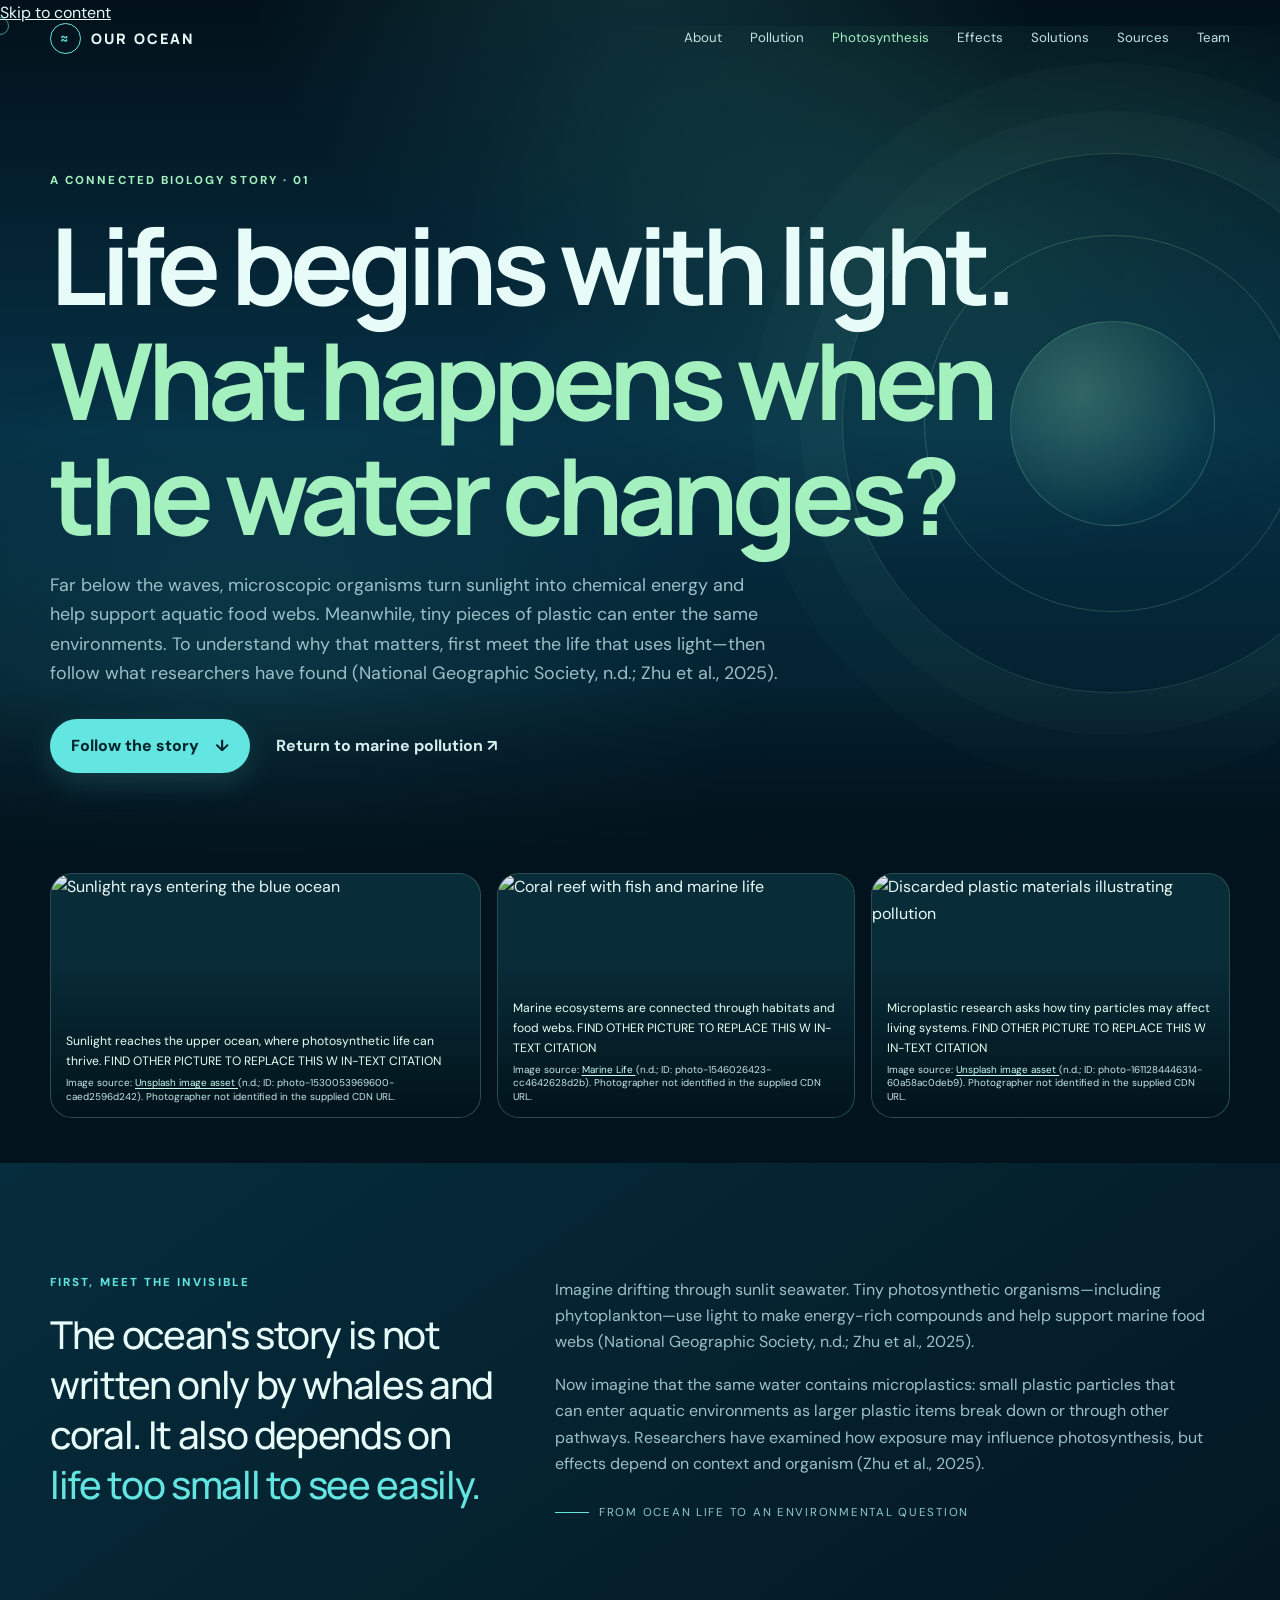
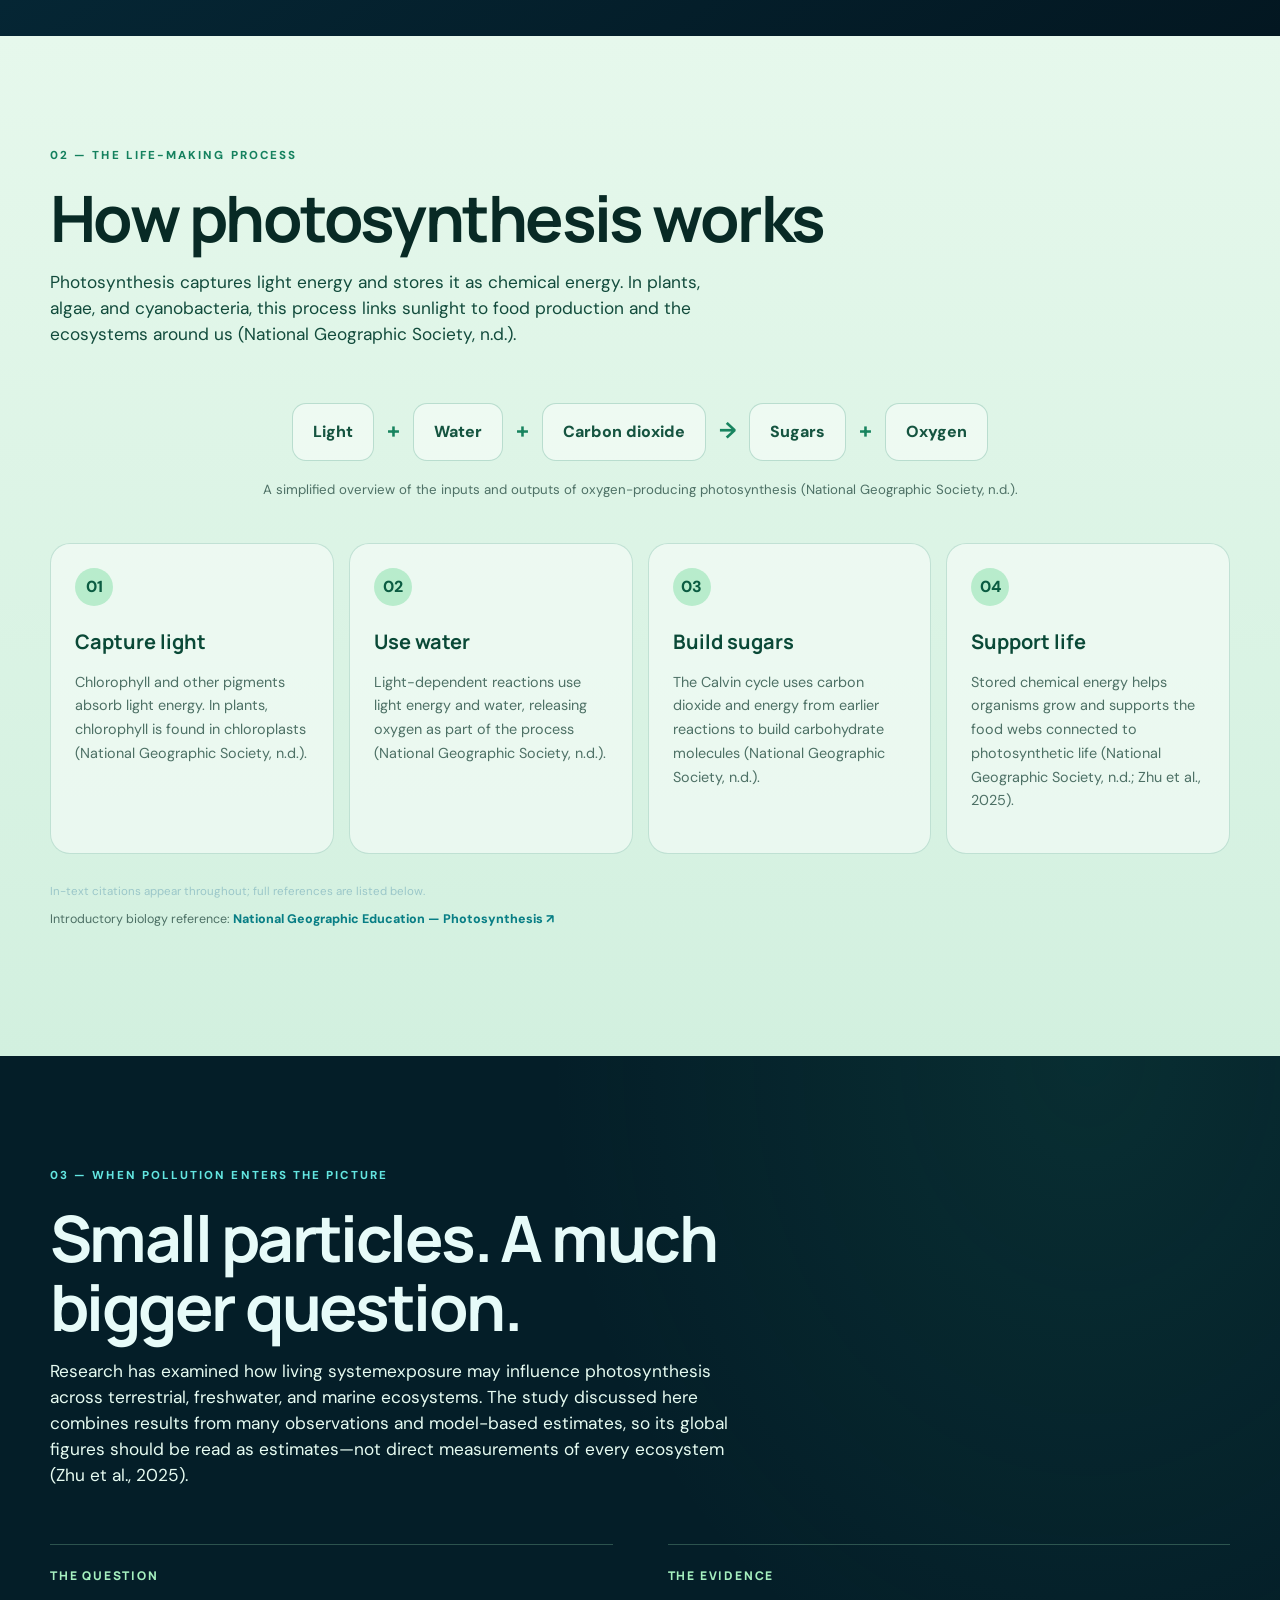
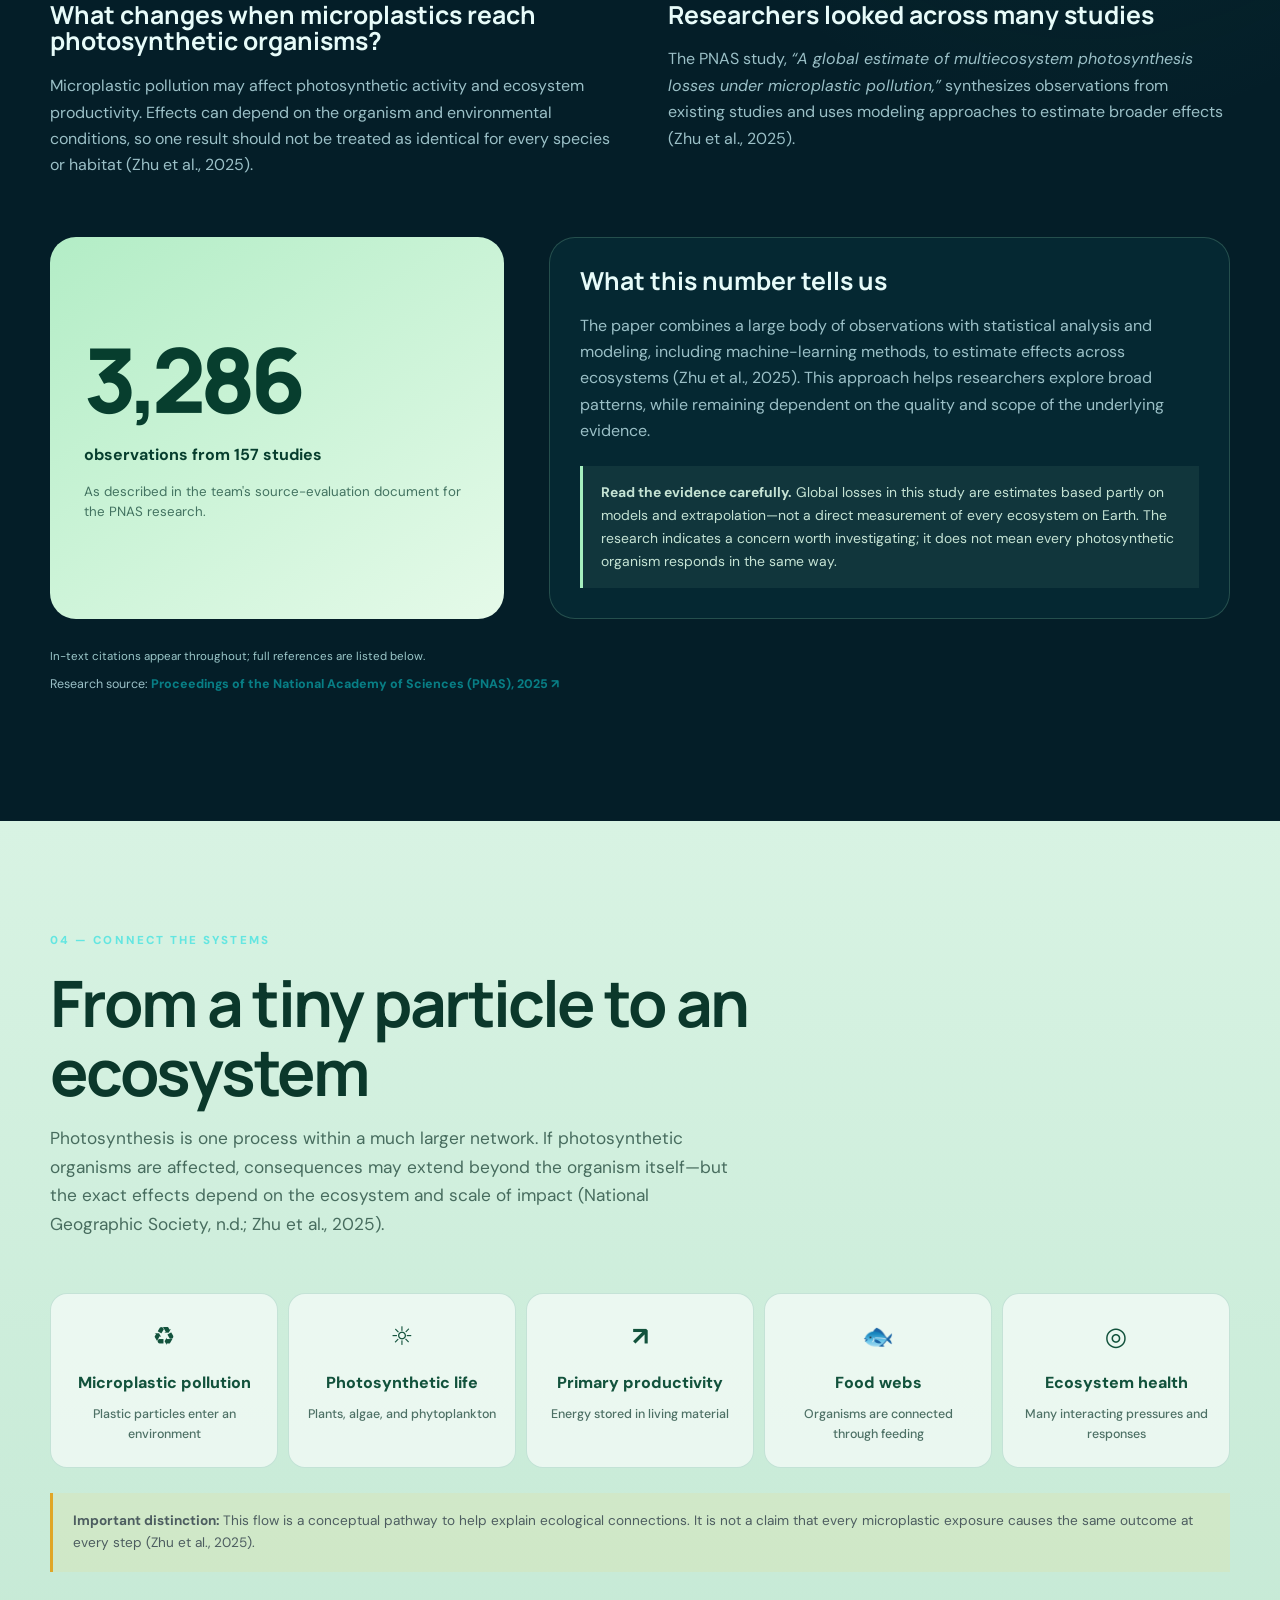
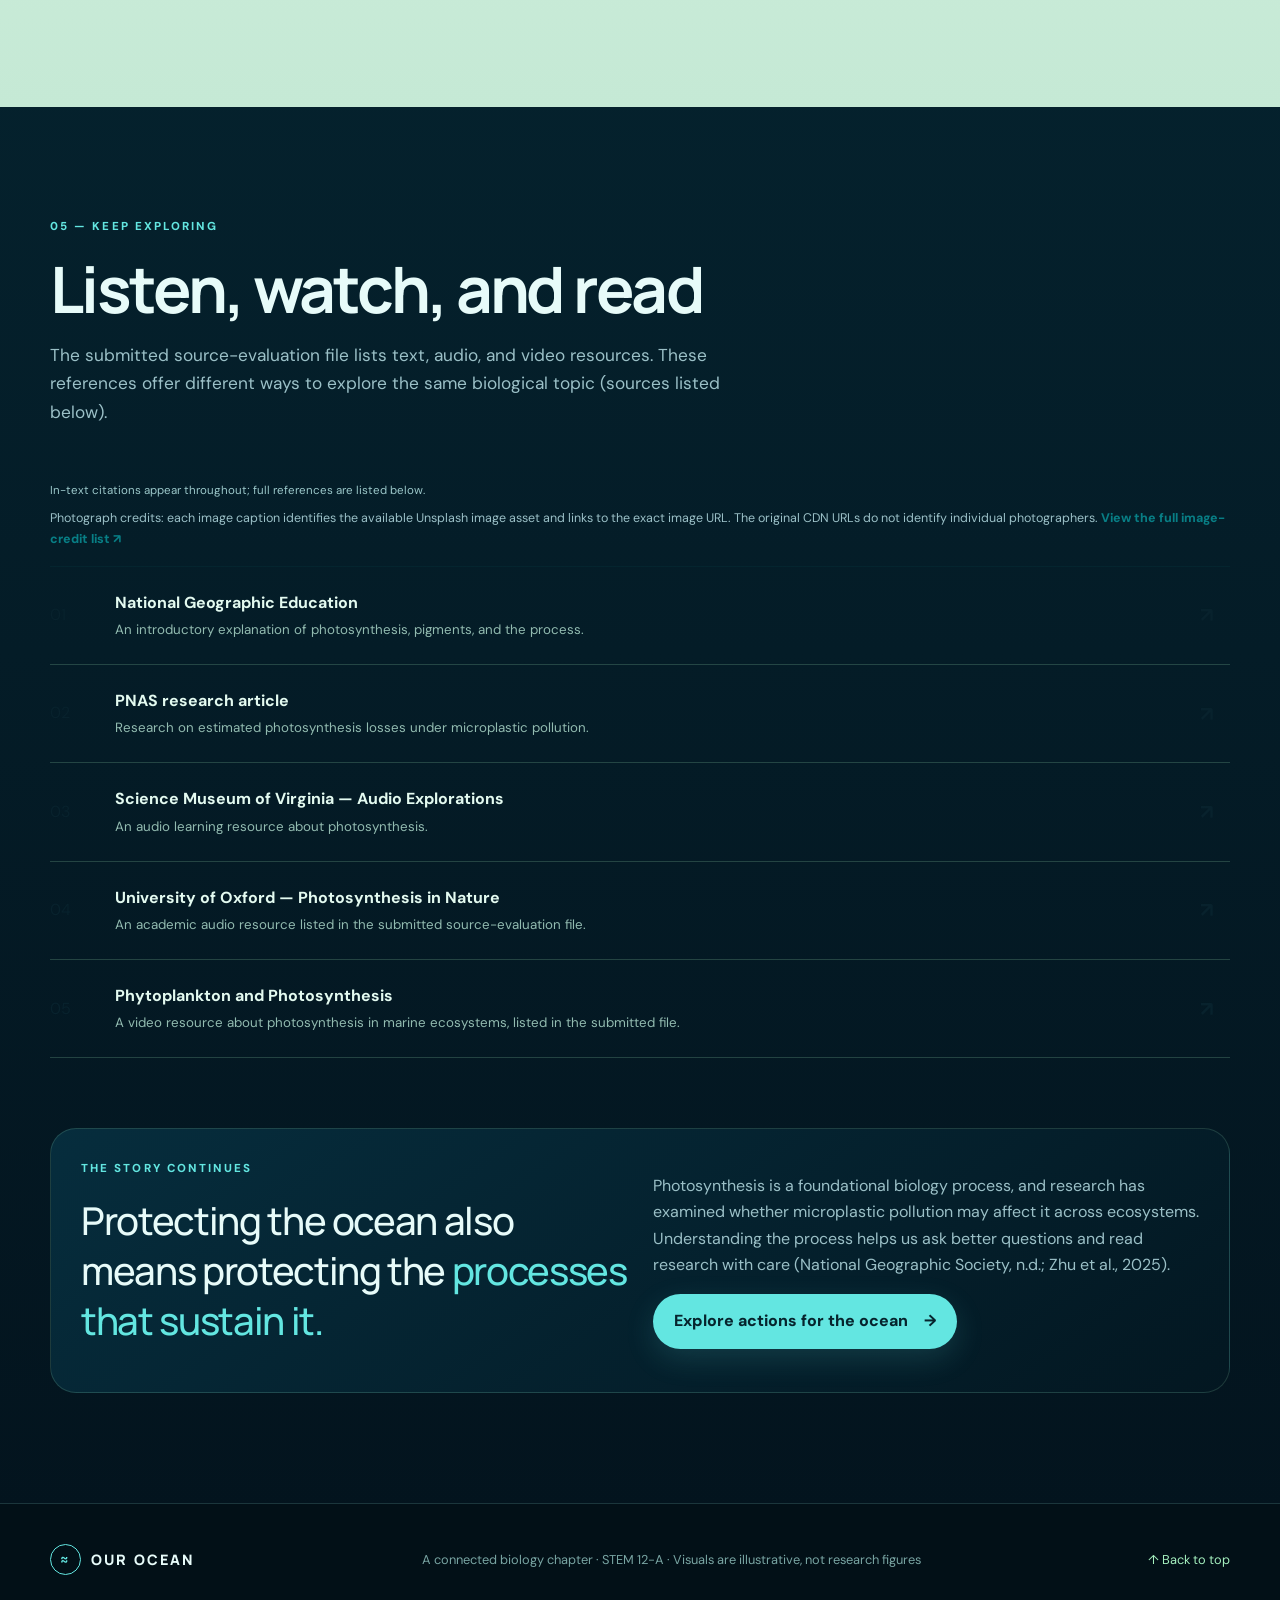
==== commit 97d7bd8c: "Update photosynthesis.html" ====
--- a/photosynthesis.html
+++ b/photosynthesis.html
@@ -51,13 +51,128 @@
       </div>
     </section>
 
-    <section class="bio-visual-band" aria-label="Ocean photosynthesis visual">
-      <div class="container bio-visual-grid">
-        <figure><img src="https://images.unsplash.com/photo-1530053969600-caed2596d242?auto=format&fit=crop&w=1000&q=85" alt="Sunlight rays entering the blue ocean"><figcaption><span>Sunlight reaches the upper ocean, where photosynthetic life can thrive.</span><span class="image-credit">Image source: <a href="https://images.unsplash.com/photo-1530053969600-caed2596d242?auto=format&fit=crop&w=1000&q=85" target="_blank" rel="noopener">Unsplash image asset</a> (n.d.; ID: photo-1530053969600-caed2596d242). Photographer not identified in the supplied CDN URL.</span></figcaption></figure>
-        <figure><img src="https://images.unsplash.com/photo-1546026423-cc4642628d2b?auto=format&fit=crop&w=1000&q=85" alt="Coral reef with fish and marine life"><figcaption><span>Marine ecosystems are connected through habitats and food webs.</span><span class="image-credit">Image source: <a href="https://images.unsplash.com/photo-1546026423-cc4642628d2b?auto=format&fit=crop&w=1000&q=85" target="_blank" rel="noopener">Unsplash image asset</a> (n.d.; ID: photo-1546026423-cc4642628d2b). Photographer not identified in the supplied CDN URL.</span></figcaption></figure>
-        <figure><img src="https://images.unsplash.com/photo-1611284446314-60a58ac0deb9?auto=format&fit=crop&w=1000&q=85" alt="Discarded plastic materials illustrating pollution"><figcaption><span>Microplastic research asks how tiny particles may affect living systems.</span><span class="image-credit">Image source: <a href="https://images.unsplash.com/photo-1611284446314-60a58ac0deb9?auto=format&fit=crop&w=1000&q=85" target="_blank" rel="noopener">Unsplash image asset</a> (n.d.; ID: photo-1611284446314-60a58ac0deb9). Photographer not identified in the supplied CDN URL.</span></figcaption></figure>
-      </div>
-    </section>
+ 
+<!-- ==========================================
+     OCEAN PHOTOSYNTHESIS VISUAL SECTION
+     ========================================== -->
+
+<section
+    class="bio-visual-band"
+    aria-label="Ocean photosynthesis visual"
+>
+    <!-- Main Container: Holds all three image cards -->
+    <div class="container bio-visual-grid">
+
+        <!-- ======================================
+             IMAGE 1: SUNLIGHT IN THE OCEAN
+             ====================================== -->
+        <figure>
+            <!-- Ocean Image -->
+            <img
+                src="https://images.unsplash.com/photo-1530053969600-caed2596d242?auto=format&fit=crop&w=1000&q=85"
+                alt="Sunlight rays entering the blue ocean"
+            >
+
+            <!-- Image Caption and Credit -->
+            <figcaption>
+                <!-- Description -->
+                <span>
+                    Sunlight reaches the upper ocean, where 
+                    photosynthetic life can thrive. FIND OTHER PICTURE TO REPLACE THIS W IN-TEXT CITATION
+                </span>
+
+                <!-- Image Source Credit -->
+                <span class="image-credit">
+                    Image source:
+                    <a
+                        href="https://images.unsplash.com/photo-1530053969600-caed2596d242?auto=format&fit=crop&w=1000&q=85"
+                        target="_blank"
+                        rel="noopener"
+                    >
+                        Unsplash image asset
+                    </a>
+                    (n.d.; ID: photo-1530053969600-caed2596d242).
+                    Photographer not identified in the supplied CDN URL.
+                </span>
+            </figcaption>
+        </figure>
+
+
+        <!-- ======================================
+             IMAGE 2: CORAL REEF AND MARINE LIFE
+             ====================================== -->
+        <figure>
+            <!-- Coral Reef Image -->
+            <img
+                src="https://images.unsplash.com/photo-1546026423-cc4642628d2b?auto=format&fit=crop&w=1000&q=85"
+                alt="Coral reef with fish and marine life"
+            >
+
+            <!-- Image Caption and Credit -->
+            <figcaption>
+                <!-- Description -->
+                <span>
+                    Marine ecosystems are connected through
+                    habitats and food webs. FIND OTHER PICTURE TO REPLACE THIS W IN-TEXT CITATION
+                </span>
+
+                <!-- Image Source Credit -->
+                <span class="image-credit">
+                    Image source:
+                    <a
+                        href="https://www.bluereefaquarium.co.uk/portsmouth/blog/conservation/5-reasons-coral-reefs-are-way-more-important-than-you-might-think/"
+                        target="_blank"
+                        rel="noopener"
+                    >
+                        Marine Life
+                    </a>
+                    (n.d.; ID: photo-1546026423-cc4642628d2b).
+                    Photographer not identified in the supplied CDN URL.
+                </span>
+            </figcaption>
+        </figure>
+
+
+        <!-- ======================================
+             IMAGE 3: PLASTIC POLLUTION
+             ====================================== -->
+        <figure>
+            <!-- Plastic Pollution Image -->
+            <img
+                src="https://images.unsplash.com/photo-1611284446314-60a58ac0deb9?auto=format&fit=crop&w=1000&q=85"
+                alt="Discarded plastic materials illustrating pollution"
+            >
+
+            <!-- Image Caption and Credit -->
+            <figcaption>
+                <!-- Description -->
+                <span>
+                    Microplastic research asks how tiny particles
+                    may affect living systems. FIND OTHER PICTURE TO REPLACE THIS W IN-TEXT CITATION
+                </span>
+
+                <!-- Image Source Credit -->
+                <span class="image-credit">
+                    Image source:
+                    <a
+                        href="https://images.unsplash.com/photo-1611284446314-60a58ac0deb9?auto=format&fit=crop&w=1000&q=85"
+                        target="_blank"
+                        rel="noopener"
+                    >
+                        Unsplash image asset
+                    </a>
+                    (n.d.; ID: photo-1611284446314-60a58ac0deb9).
+                    Photographer not identified in the supplied CDN URL.
+                </span>
+            </figcaption>
+        </figure>
+
+    </div>
+    <!-- End of Main Container -->
+
+</section>
+<!-- End of Ocean Photosynthesis Visual Section -->
+
 
     <section class="bio-section story-bridge" id="story">
       <div class="container story-inner">
@@ -83,7 +198,7 @@
 
     <section class="bio-section bio-research">
       <div class="container">
-        <div class="section-heading reveal"><p class="eyebrow">03 — WHEN POLLUTION ENTERS THE PICTURE</p><h2>Small particles. A much bigger question.</h2><p class="bio-lead">Research has examined how microplastic exposure may influence photosynthesis across terrestrial, freshwater, and marine ecosystems. The study discussed here combines results from many observations and model-based estimates, so its global figures should be read as estimates—not direct measurements of every ecosystem (Zhu et al., 2025).</p></div>
+        <div class="section-heading reveal"><p class="eyebrow">03 — WHEN POLLUTION ENTERS THE PICTURE</p><h2>Small particles. A much bigger question.</h2><p class="bio-lead">Research has examined how living systemexposure may influence photosynthesis across terrestrial, freshwater, and marine ecosystems. The study discussed here combines results from many observations and model-based estimates, so its global figures should be read as estimates—not direct measurements of every ecosystem (Zhu et al., 2025).</p></div>
         <div class="bio-story-grid">
           <article class="bio-chapter reveal"><span class="bio-chapter-number">THE QUESTION</span><h3>What changes when microplastics reach photosynthetic organisms?</h3><p>Microplastic pollution may affect photosynthetic activity and ecosystem productivity. Effects can depend on the organism and environmental conditions, so one result should not be treated as identical for every species or habitat (Zhu et al., 2025).</p></article>
           <article class="bio-chapter reveal"><span class="bio-chapter-number">THE EVIDENCE</span><h3>Researchers looked across many studies</h3><p>The PNAS study, <em>“A global estimate of multiecosystem photosynthesis losses under microplastic pollution,”</em> synthesizes observations from existing studies and uses modeling approaches to estimate broader effects (Zhu et al., 2025).</p></article>
--- a/style.css
+++ b/style.css
@@ -77,15 +77,350 @@
 .solutions-section{background:radial-gradient(circle at 15% 10%,rgba(66,201,200,.12),transparent 25%),#031a25}.solution-tabs{display:flex;gap:8px;flex-wrap:wrap;border-bottom:1px solid var(--line);margin-bottom:25px}.tab{background:none;border:0;color:#8eb6bc;padding:13px 17px;cursor:pointer;border-bottom:2px solid transparent}.tab.active{color:var(--cyan);border-color:var(--cyan)}.tab-panel{display:none;grid-template-columns:repeat(3,1fr);gap:12px}.tab-panel.active{display:grid}.tab-panel div{padding:23px;border:1px solid var(--line);border-radius:17px;background:rgba(8,50,64,.6)}.tab-panel div:before{content:"✓";color:var(--cyan);margin-right:12px}
 .checklist{margin-top:70px;border:1px solid var(--line);border-radius:var(--radius);padding:35px;display:grid;grid-template-columns:1fr 1.3fr;gap:40px;background:linear-gradient(135deg,rgba(12,73,88,.8),rgba(3,30,42,.8))}.checks{display:grid;gap:10px}.checks label{display:flex;gap:12px;padding:12px;border-radius:12px;background:rgba(255,255,255,.035);cursor:pointer}.checks input{accent-color:var(--cyan)}.check-message{grid-column:1/-1;color:var(--cyan);margin:0;font-weight:700}
 .sources-section{background:#e8f8f6;color:var(--ink)}.sources-section p{color:#4d7077}.source-list{border-top:1px solid rgba(7,80,88,.16)}.source-list a{display:grid;grid-template-columns:50px 1fr 30px;gap:15px;align-items:center;padding:23px 0;border-bottom:1px solid rgba(7,80,88,.16);text-decoration:none;color:var(--ink)}.source-list a:hover{color:#087e85}.source-list small{display:block;color:#678187;margin-top:3px}.source-list b{font-size:1.3rem}.source-disclaimer{margin-top:25px;padding:17px;border:1px solid rgba(7,80,88,.14);border-radius:15px;font-size:.82rem;color:#58747a}
-.team-section{background:#031923}.team-grid{display:grid;grid-template-columns:repeat(6,1fr);gap:15px}.member{text-align:center}.member-photo{aspect-ratio:1;border:1px dashed rgba(99,230,225,.3);border-radius:50%;display:grid;place-items:center;background:radial-gradient(circle,rgba(66,190,195,.15),rgba(3,27,38,.8));color:#679aa0;font-size:.62rem;letter-spacing:.1em;transition:.3s}.member:hover .member-photo{transform:translateY(-5px);border-color:var(--cyan)}.member h3{margin-top:16px;font-size:1rem}.final-note{max-width:760px;margin:80px auto 0;text-align:center}.final-note>span{font:800 5rem Georgia;color:var(--cyan);line-height:.3}.final-note p{font:1.1rem Manrope;color:#c4e1e2}.final-note small{color:#5e8b91;letter-spacing:.15em}
-.footer{padding:40px 0;background:#021017;border-top:1px solid var(--line)}.footer .container{display:flex;align-items:center;justify-content:space-between;gap:20px}.footer p{margin:0;font-size:.8rem}.back-top{text-decoration:none;font-size:.8rem;color:var(--cyan)}
-.cursor-glow{position:fixed;width:18px;height:18px;border:1px solid rgba(99,230,225,.6);border-radius:50%;pointer-events:none;z-index:100;translate:-50% -50%;opacity:0;transition:width .2s,height .2s,opacity .2s}.cursor-glow.active{opacity:1}.cursor-glow.hover{width:38px;height:38px;background:rgba(99,230,225,.05)}
-.reveal{opacity:0;transform:translateY(22px);transition:opacity .7s ease,transform .7s ease}.reveal.visible{opacity:1;transform:none}
-@media(max-width:900px){.nav-menu{gap:16px}.info-grid,.human-grid{grid-template-columns:repeat(2,1fr)}.pollution-grid,.stats-grid,.life-grid{grid-template-columns:1fr}.team-grid{grid-template-columns:repeat(3,1fr)}.oil-layout,.split-heading,.plastic-copy,.checklist{grid-template-columns:1fr}.hero-image-placeholder{position:relative;right:auto;bottom:auto;width:min(100% - 40px,600px);margin:60px auto 0}.hero{padding-bottom:90px}.tab-panel.active{grid-template-columns:1fr 1fr}}
-@media(max-width:700px){.container{width:min(calc(100% - 28px),var(--max))}.section{padding:90px 0}.nav-menu{position:absolute;top:76px;left:14px;right:14px;display:grid;gap:0;padding:8px;background:rgba(2,19,28,.96);border:1px solid var(--line);border-radius:18px;transform:translateY(-12px);opacity:0;pointer-events:none;transition:.25s}.nav-menu.open{transform:none;opacity:1;pointer-events:auto}.nav-menu a{padding:13px 14px}.menu-toggle{display:grid;gap:4px}.menu-toggle span{width:24px;height:2px;background:var(--foam)}.hero{align-items:flex-start;padding-top:150px}.hero h1{font-size:clamp(3.2rem,16vw,5.3rem)}.hero-actions{align-items:flex-start;flex-direction:column;gap:18px}.info-grid,.human-grid,.team-grid{grid-template-columns:1fr 1fr}.wide-placeholder{min-height:220px}.tall-placeholder{min-height:340px}.flow-step{border-radius:20px}.tab-panel.active{grid-template-columns:1fr}.footer .container{align-items:flex-start;flex-direction:column}.cursor-glow{display:none}}
-@media(max-width:430px){.info-grid,.human-grid,.team-grid{grid-template-columns:1fr}.section-heading{margin-bottom:38px}.checklist{padding:24px}.stat-card{padding:25px}}
-@media(prefers-reduced-motion:reduce){html{scroll-behavior:auto}.reveal{opacity:1;transform:none;transition:none}.fish,.rays,.hero-bubbles:before,.hero-bubbles:after{animation:none}.btn,.info-card,.pollution-card,.life-card,.member-photo{transition:none}}
-
+.team-section{background:#031923}.team-grid{display:grid;grid-template-columns:repeat(6,1fr);gap:15px}.member{text-align:center}
+
+/* Circular photo container */
+.member-photo {
+  width: 100%;
+  aspect-ratio: 1 / 1;
+  position: relative;
+  overflow: hidden;
+  border: 1px dashed rgba(99, 230, 225, 0.3);
+  border-radius: 50%;
+  display: grid;
+  place-items: center;
+  background: radial-gradient(
+    circle,
+    rgba(66, 190, 195, 0.15),
+    rgba(3, 27, 38, 0.8)
+  );
+  color: #679aa0;
+  font-size: 0.62rem;
+  letter-spacing: 0.1em;
+  transition: transform 0.3s, border-color 0.3s;
+}
+
+/* Actual photo inside the circle */
+.member-photo img {
+  position: absolute;
+  inset: 0;
+  width: 100%;
+  height: 100%;
+  display: block;
+  object-fit: cover;
+  object-position: center 20%;
+  border-radius: 50%;
+}
+
+/* Individual photo positioning */
+.member:nth-child(1) .member-photo img {
+  object-position: center 22%;
+}
+
+.member:nth-child(2) .member-photo img {
+  object-position: center 25%;
+}
+
+.member:nth-child(3) .member-photo img {
+  object-position: center 20%;
+}
+
+.member:nth-child(4) .member-photo img {
+  object-position: center 20%;
+}
+
+.member:nth-child(5) .member-photo img {
+  object-position: center 20%;
+}
+
+.member:nth-child(6) .member-photo img {
+  object-position: center 20%;
+}
+
+/* Hover effect */
+.member:hover .member-photo {
+  transform: translateY(-5px);
+  border-color: var(--cyan);
+}
+
+/* Team member name */
+.member h3 {
+  margin-top: 16px;
+  font-size: 1rem;
+}
+
+/* Final note */
+.final-note {
+  max-width: 760px;
+  margin: 80px auto 0;
+  text-align: center;
+}
+
+.final-note > span {
+  font: 800 5rem Georgia;
+  color: var(--cyan);
+  line-height: 0.3;
+}
+
+.final-note p {
+  font: 1.1rem Manrope;
+  color: #c4e1e2;
+}
+
+.final-note small {
+  color: #5e8b91;
+  letter-spacing: 0.15em;
+}
+
+/* Footer */
+.footer {
+  padding: 40px 0;
+  background: #021017;
+  border-top: 1px solid var(--line);
+}
+
+.footer .container {
+  display: flex;
+  align-items: center;
+  justify-content: space-between;
+  gap: 20px;
+}
+
+.footer p {
+  margin: 0;
+  font-size: 0.8rem;
+}
+
+.back-top {
+  text-decoration: none;
+  font-size: 0.8rem;
+  color: var(--cyan);
+}
+
+/* Custom cursor effect */
+.cursor-glow {
+  position: fixed;
+  width: 18px;
+  height: 18px;
+  border: 1px solid rgba(99, 230, 225, 0.6);
+  border-radius: 50%;
+  pointer-events: none;
+  z-index: 100;
+  translate: -50% -50%;
+  opacity: 0;
+  transition: width 0.2s, height 0.2s, opacity 0.2s;
+}
+
+.cursor-glow.active {
+  opacity: 1;
+}
+
+.cursor-glow.hover {
+  width: 38px;
+  height: 38px;
+  background: rgba(99, 230, 225, 0.05);
+}
+
+/* Reveal animation */
+.reveal {
+  opacity: 0;
+  transform: translateY(22px);
+  transition: opacity 0.7s ease, transform 0.7s ease;
+}
+
+.reveal.visible {
+  opacity: 1;
+  transform: none;
+}
+
+/* Tablet layout */
+@media (max-width: 900px) {
+  .nav-menu {
+    gap: 16px;
+  }
+
+  .info-grid,
+  .human-grid {
+    grid-template-columns: repeat(2, 1fr);
+  }
+
+  .pollution-grid,
+  .stats-grid,
+  .life-grid {
+    grid-template-columns: 1fr;
+  }
+
+  .team-grid {
+    grid-template-columns: repeat(3, 1fr);
+  }
+
+  .oil-layout,
+  .split-heading,
+  .plastic-copy,
+  .checklist {
+    grid-template-columns: 1fr;
+  }
+
+  .hero-image-placeholder {
+    position: relative;
+    right: auto;
+    bottom: auto;
+    width: min(calc(100% - 40px), 600px);
+    margin: 60px auto 0;
+  }
+
+  .hero {
+    padding-bottom: 90px;
+  }
+
+  .tab-panel.active {
+    grid-template-columns: 1fr 1fr;
+  }
+}
+
+/* Mobile layout */
+@media (max-width: 700px) {
+  .container {
+    width: min(calc(100% - 28px), var(--max));
+  }
+
+  .section {
+    padding: 90px 0;
+  }
+
+  .nav-menu {
+    position: absolute;
+    top: 76px;
+    left: 14px;
+    right: 14px;
+    display: grid;
+    gap: 0;
+    padding: 8px;
+    background: rgba(2, 19, 28, 0.96);
+    border: 1px solid var(--line);
+    border-radius: 18px;
+    transform: translateY(-12px);
+    opacity: 0;
+    pointer-events: none;
+    transition: 0.25s;
+  }
+
+  .nav-menu.open {
+    transform: none;
+    opacity: 1;
+    pointer-events: auto;
+  }
+
+  .nav-menu a {
+    padding: 13px 14px;
+  }
+
+  .menu-toggle {
+    display: grid;
+    gap: 4px;
+  }
+
+  .menu-toggle span {
+    width: 24px;
+    height: 2px;
+    background: var(--foam);
+  }
+
+  .hero {
+    align-items: flex-start;
+    padding-top: 150px;
+  }
+
+  .hero h1 {
+    font-size: clamp(3.2rem, 16vw, 5.3rem);
+  }
+
+  .hero-actions {
+    align-items: flex-start;
+    flex-direction: column;
+    gap: 18px;
+  }
+
+  .info-grid,
+  .human-grid,
+  .team-grid {
+    grid-template-columns: 1fr 1fr;
+  }
+
+  .wide-placeholder {
+    min-height: 220px;
+  }
+
+  .tall-placeholder {
+    min-height: 340px;
+  }
+
+  .flow-step {
+    border-radius: 20px;
+  }
+
+  .tab-panel.active {
+    grid-template-columns: 1fr;
+  }
+
+  .footer .container {
+    align-items: flex-start;
+    flex-direction: column;
+  }
+
+  .cursor-glow {
+    display: none;
+  }
+}
+
+/* Small mobile screens */
+@media (max-width: 430px) {
+  .info-grid,
+  .human-grid,
+  .team-grid {
+    grid-template-columns: 1fr;
+  }
+
+  .section-heading {
+    margin-bottom: 38px;
+  }
+
+  .checklist {
+    padding: 24px;
+  }
+
+  .stat-card {
+    padding: 25px;
+  }
+}
+
+/* Respect reduced-motion preferences */
+@media (prefers-reduced-motion: reduce) {
+  html {
+    scroll-behavior: auto;
+  }
+
+  .reveal {
+    opacity: 1;
+    transform: none;
+    transition: none;
+  }
+
+  .fish,
+  .rays,
+  .hero-bubbles::before,
+  .hero-bubbles::after {
+    animation: none;
+  }
+
+  .btn,
+  .info-card,
+  .pollution-card,
+  .life-card,
+  .member-photo {
+    transition: none;
+  }
+}
 
 /* Narrative bridges and the connected biology chapter */
 .story-bridge{background:linear-gradient(145deg,#062d3d,#031721);overflow:hidden}
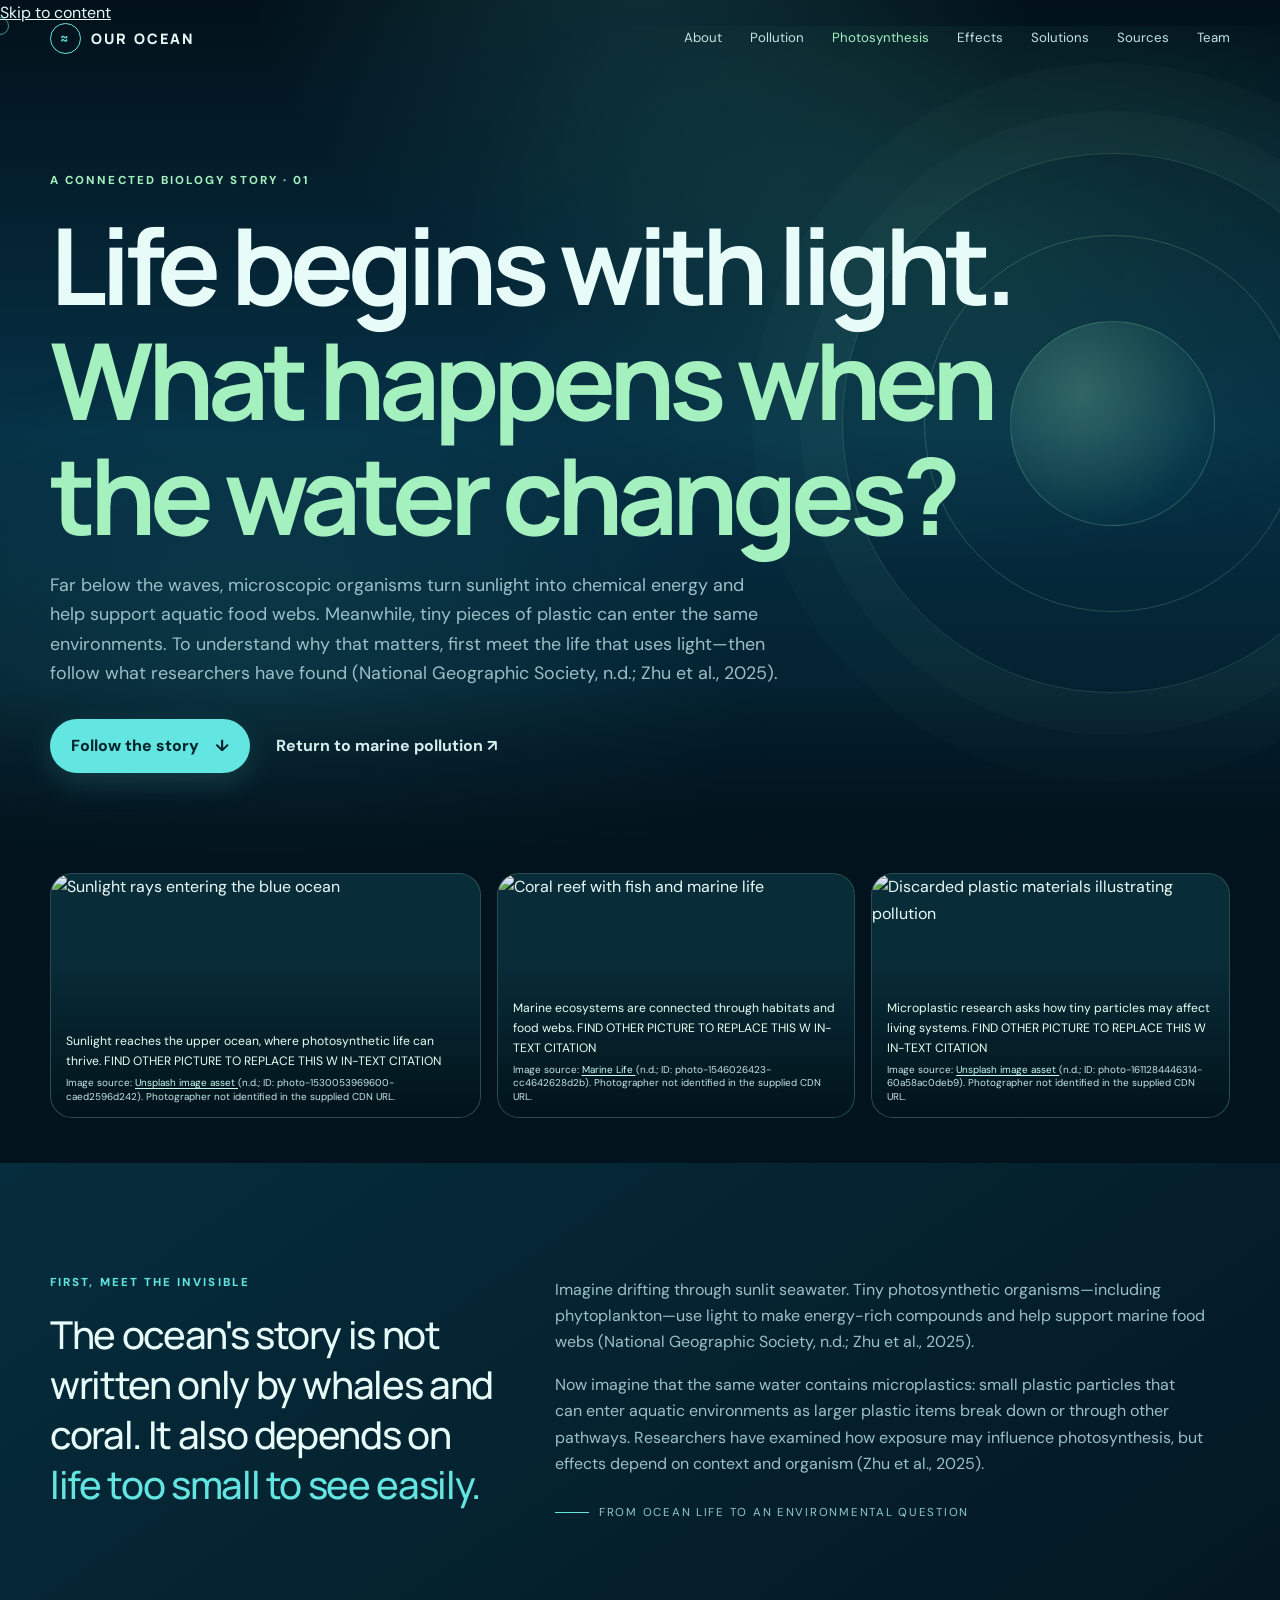
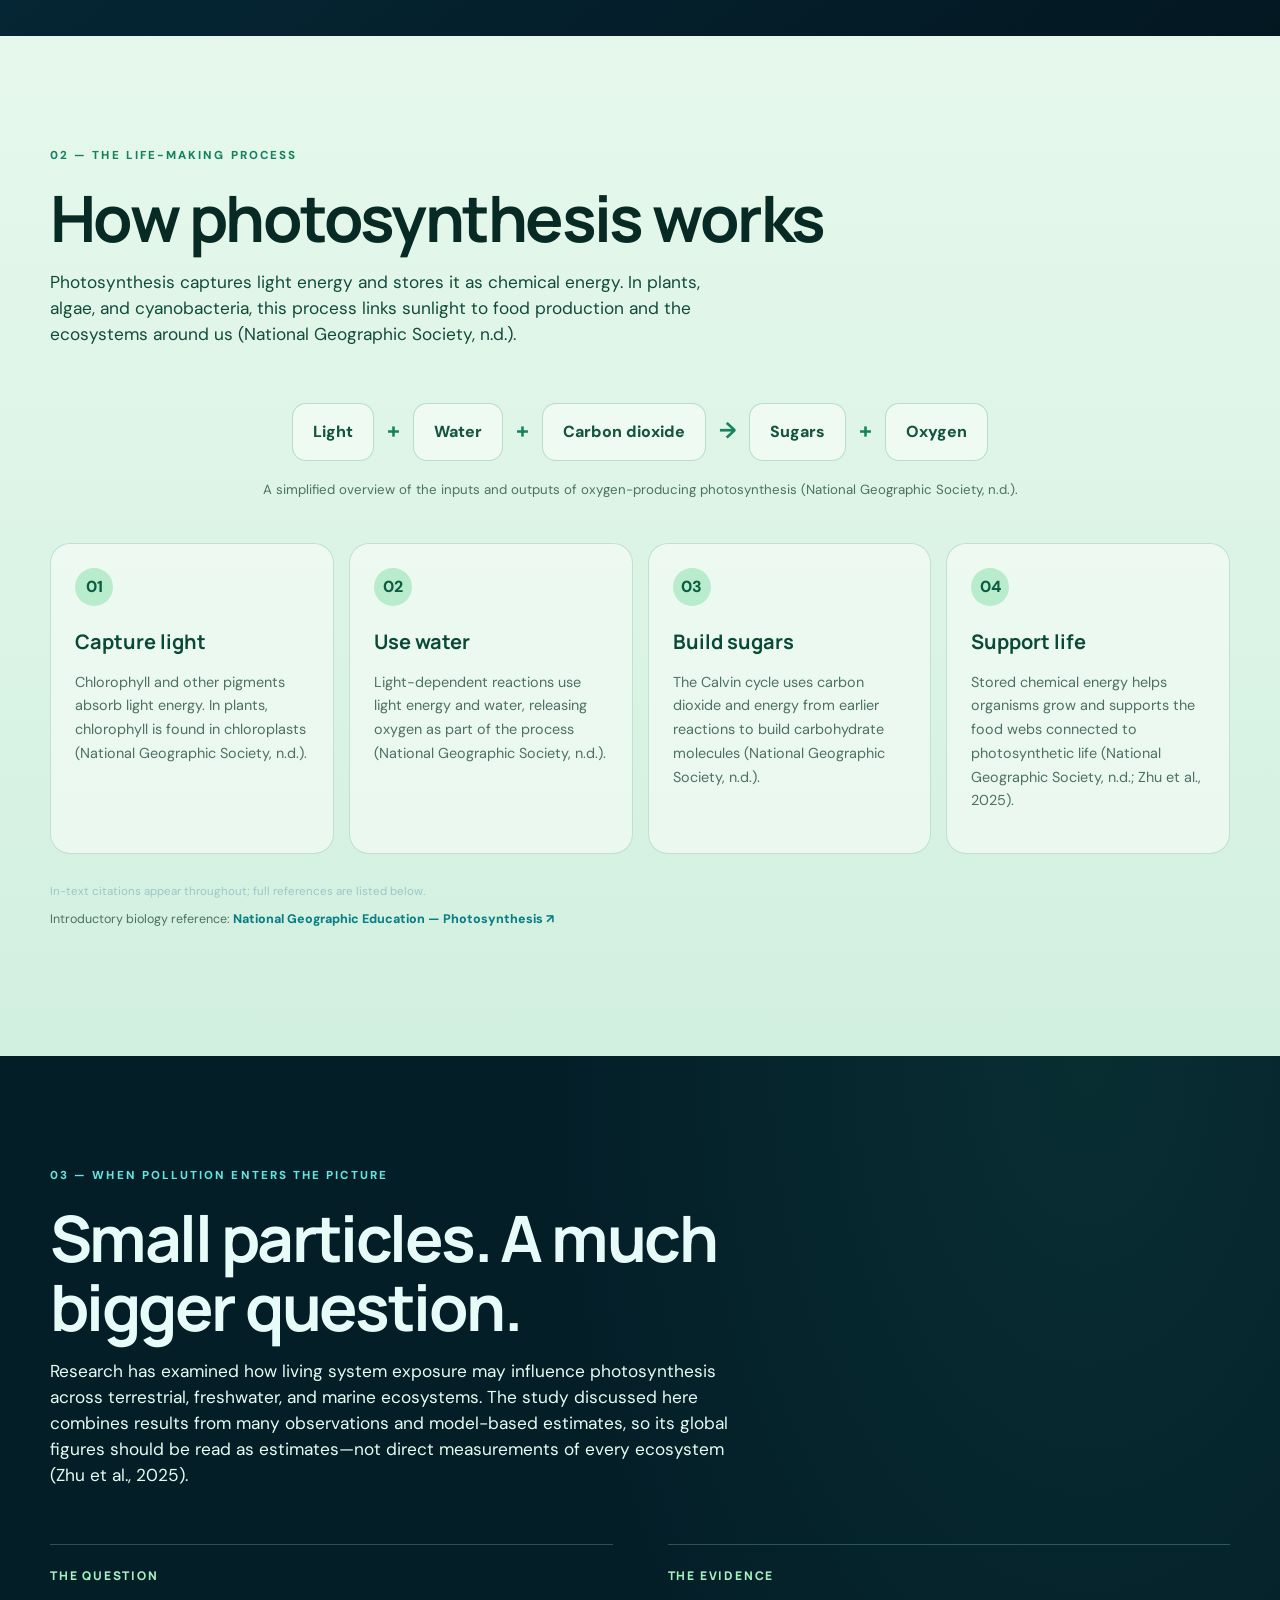
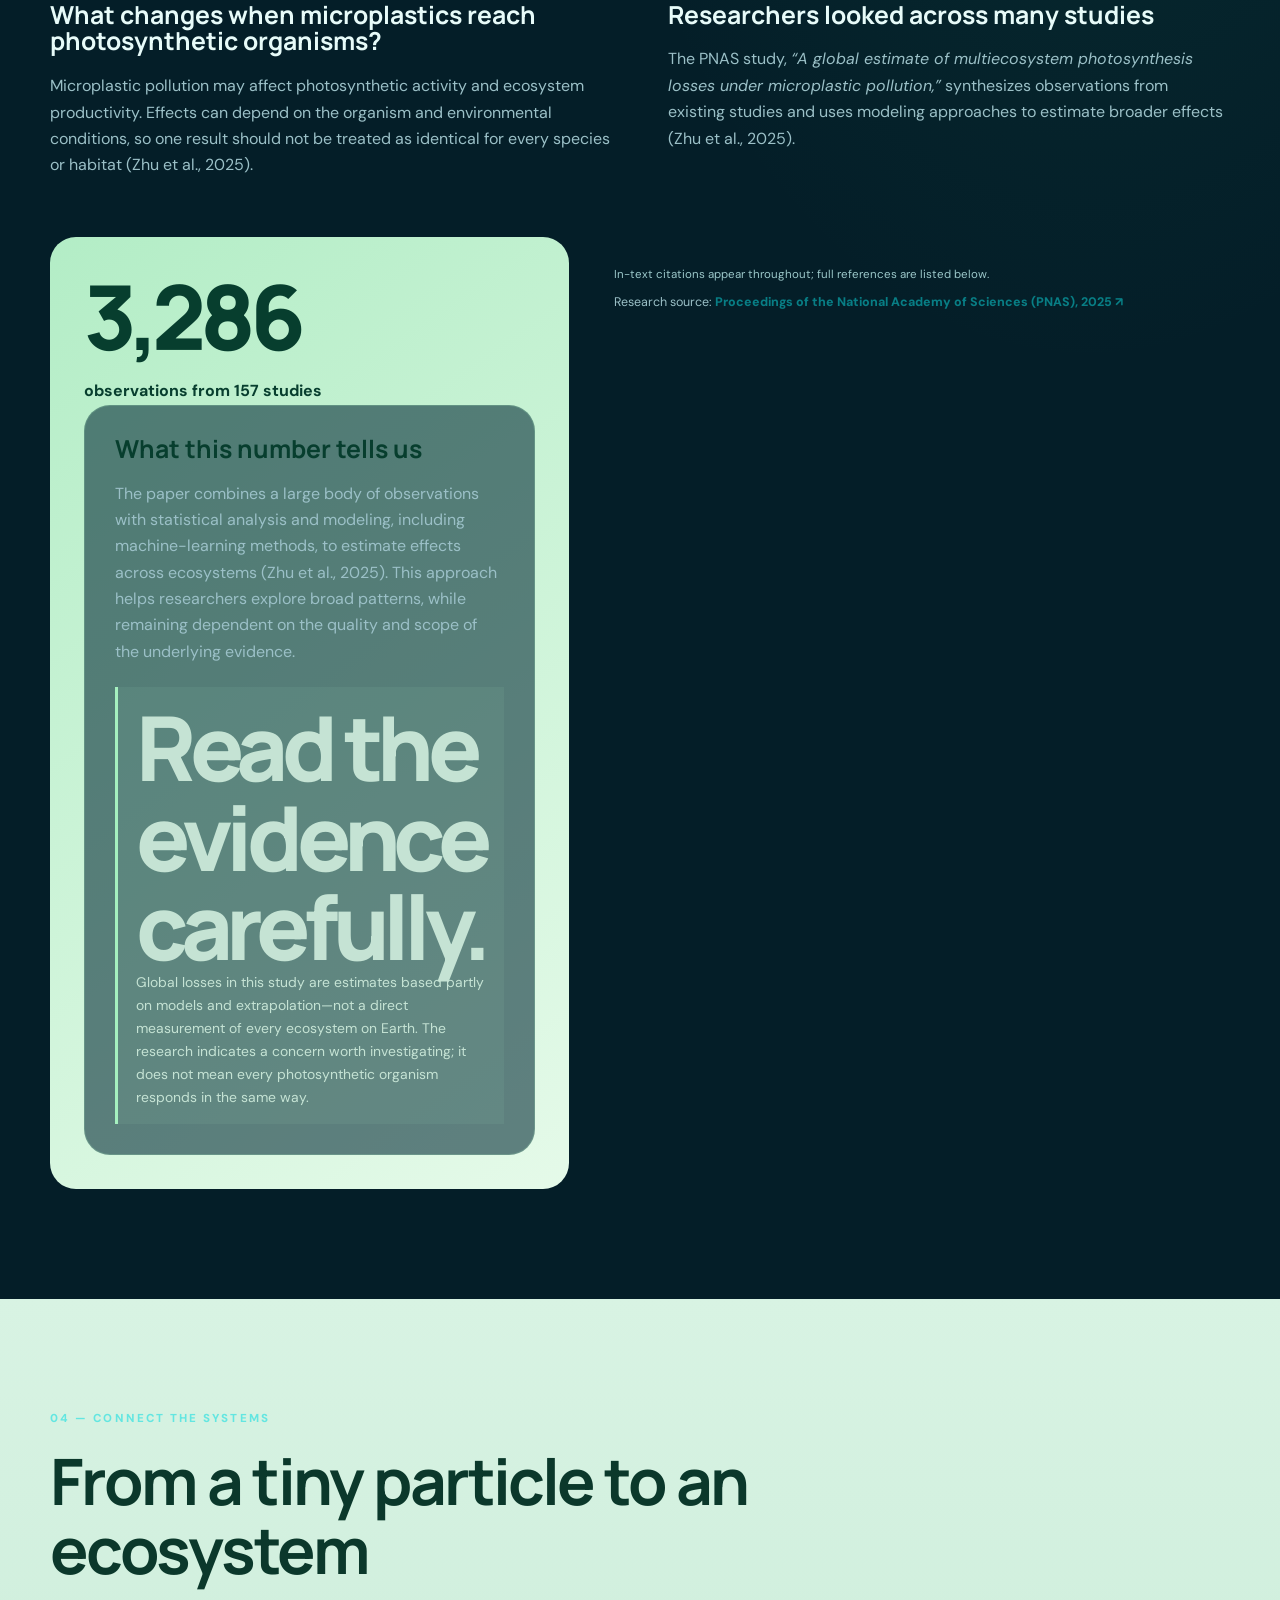
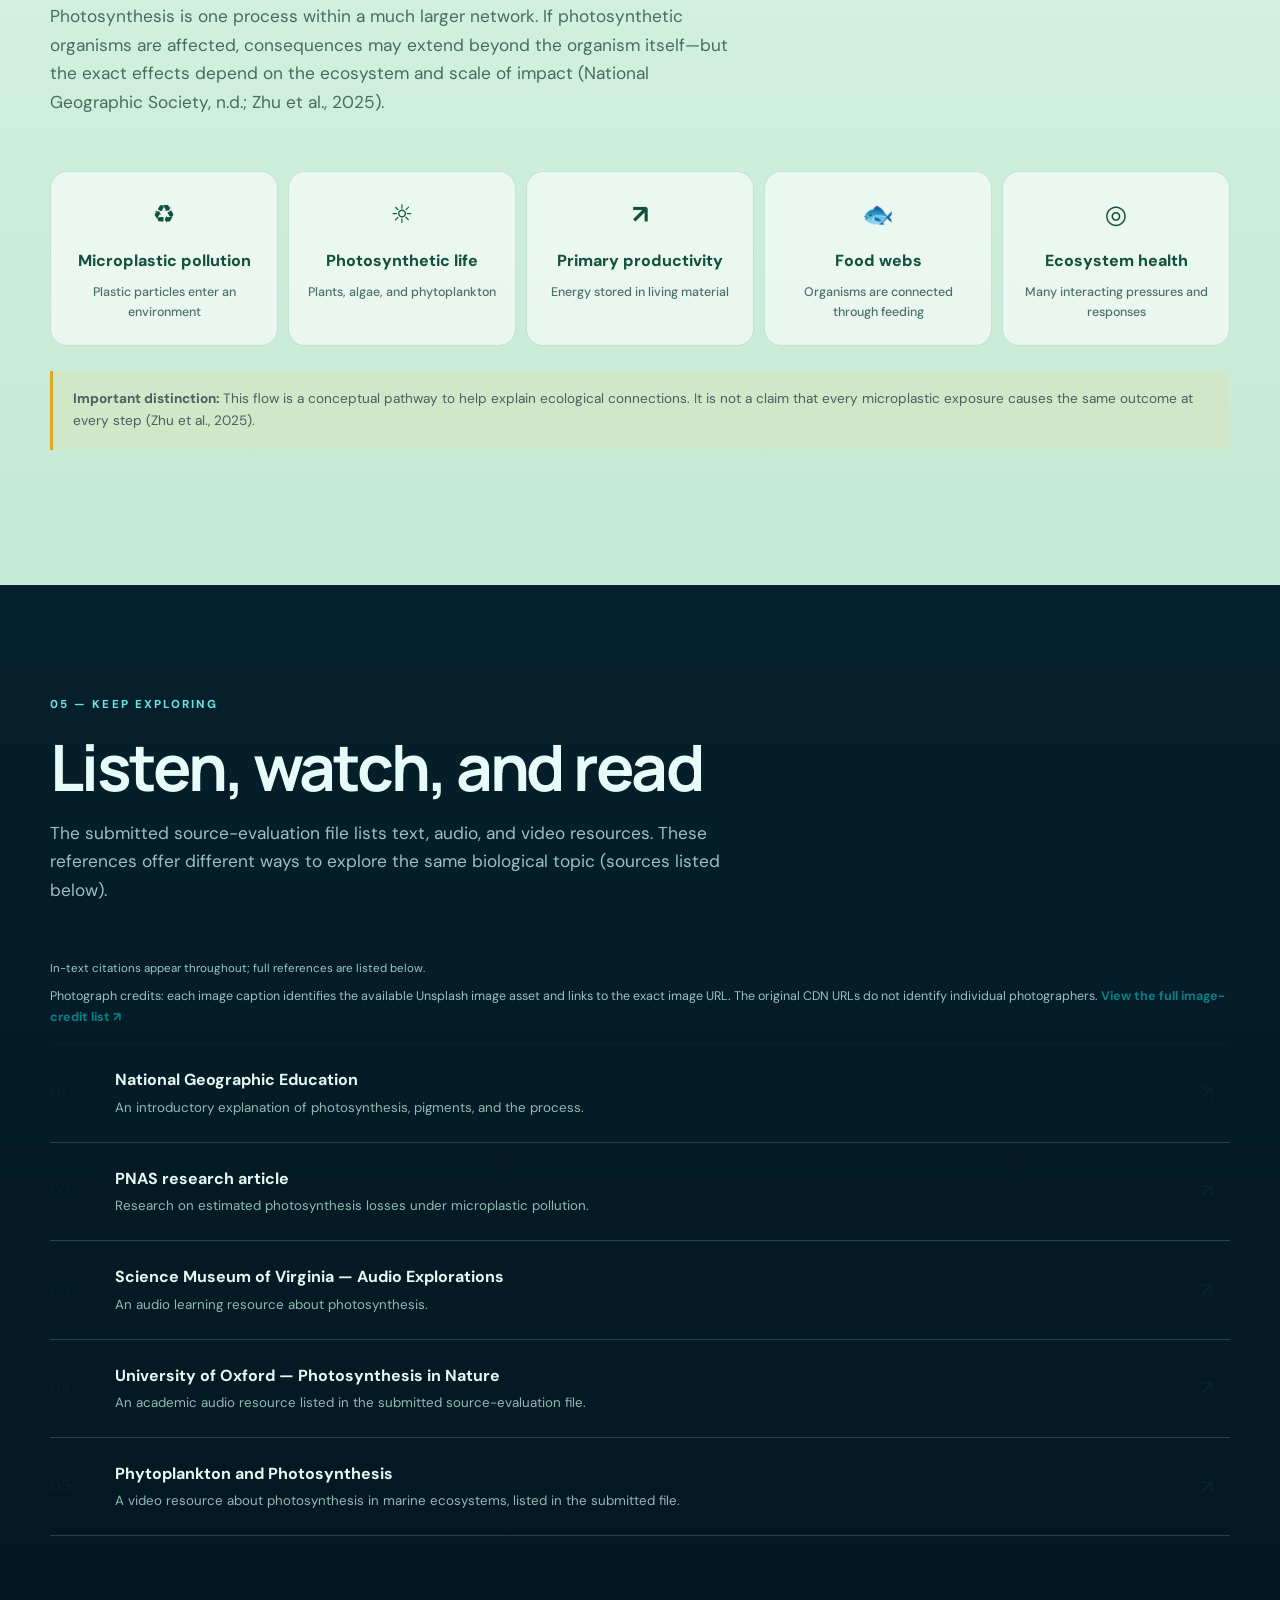
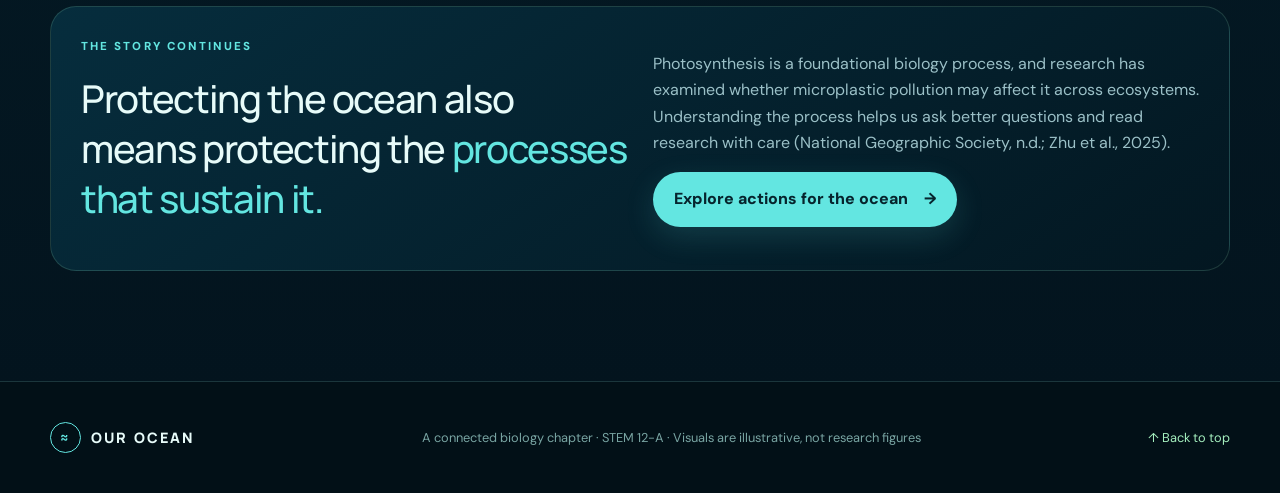
==== commit 975083e4: "Update photosynthesis.html" ====
--- a/photosynthesis.html
+++ b/photosynthesis.html
@@ -198,13 +198,13 @@
 
     <section class="bio-section bio-research">
       <div class="container">
-        <div class="section-heading reveal"><p class="eyebrow">03 — WHEN POLLUTION ENTERS THE PICTURE</p><h2>Small particles. A much bigger question.</h2><p class="bio-lead">Research has examined how living systemexposure may influence photosynthesis across terrestrial, freshwater, and marine ecosystems. The study discussed here combines results from many observations and model-based estimates, so its global figures should be read as estimates—not direct measurements of every ecosystem (Zhu et al., 2025).</p></div>
+        <div class="section-heading reveal"><p class="eyebrow">03 — WHEN POLLUTION ENTERS THE PICTURE</p><h2>Small particles. A much bigger question.</h2><p class="bio-lead">Research has examined how living system exposure may influence photosynthesis across terrestrial, freshwater, and marine ecosystems. The study discussed here combines results from many observations and model-based estimates, so its global figures should be read as estimates—not direct measurements of every ecosystem (Zhu et al., 2025).</p></div>
         <div class="bio-story-grid">
           <article class="bio-chapter reveal"><span class="bio-chapter-number">THE QUESTION</span><h3>What changes when microplastics reach photosynthetic organisms?</h3><p>Microplastic pollution may affect photosynthetic activity and ecosystem productivity. Effects can depend on the organism and environmental conditions, so one result should not be treated as identical for every species or habitat (Zhu et al., 2025).</p></article>
           <article class="bio-chapter reveal"><span class="bio-chapter-number">THE EVIDENCE</span><h3>Researchers looked across many studies</h3><p>The PNAS study, <em>“A global estimate of multiecosystem photosynthesis losses under microplastic pollution,”</em> synthesizes observations from existing studies and uses modeling approaches to estimate broader effects (Zhu et al., 2025).</p></article>
         </div>
         <div class="bio-evidence-grid">
-          <div class="bio-number-card reveal"><strong>3,286</strong><span>observations from 157 studies</span><small>As described in the team's source-evaluation document for the PNAS research.</small></div>
+          <div class="bio-number-card reveal"><strong>3,286</strong><span>observations from 157 studies</span>
           <div class="bio-evidence-copy reveal"><h3>What this number tells us</h3><p>The paper combines a large body of observations with statistical analysis and modeling, including machine-learning methods, to estimate effects across ecosystems (Zhu et al., 2025). This approach helps researchers explore broad patterns, while remaining dependent on the quality and scope of the underlying evidence.</p><div class="bio-caution"><strong>Read the evidence carefully.</strong> Global losses in this study are estimates based partly on models and extrapolation—not a direct measurement of every ecosystem on Earth. The research indicates a concern worth investigating; it does not mean every photosynthetic organism responds in the same way.</div></div>
         </div>
         <p class="citation-line reveal">Research source: <a href="https://www.pnas.org/doi/10.1073/pnas.2423957122" target="_blank" rel="noopener">Proceedings of the National Academy of Sciences (PNAS), 2025 ↗</a></p>
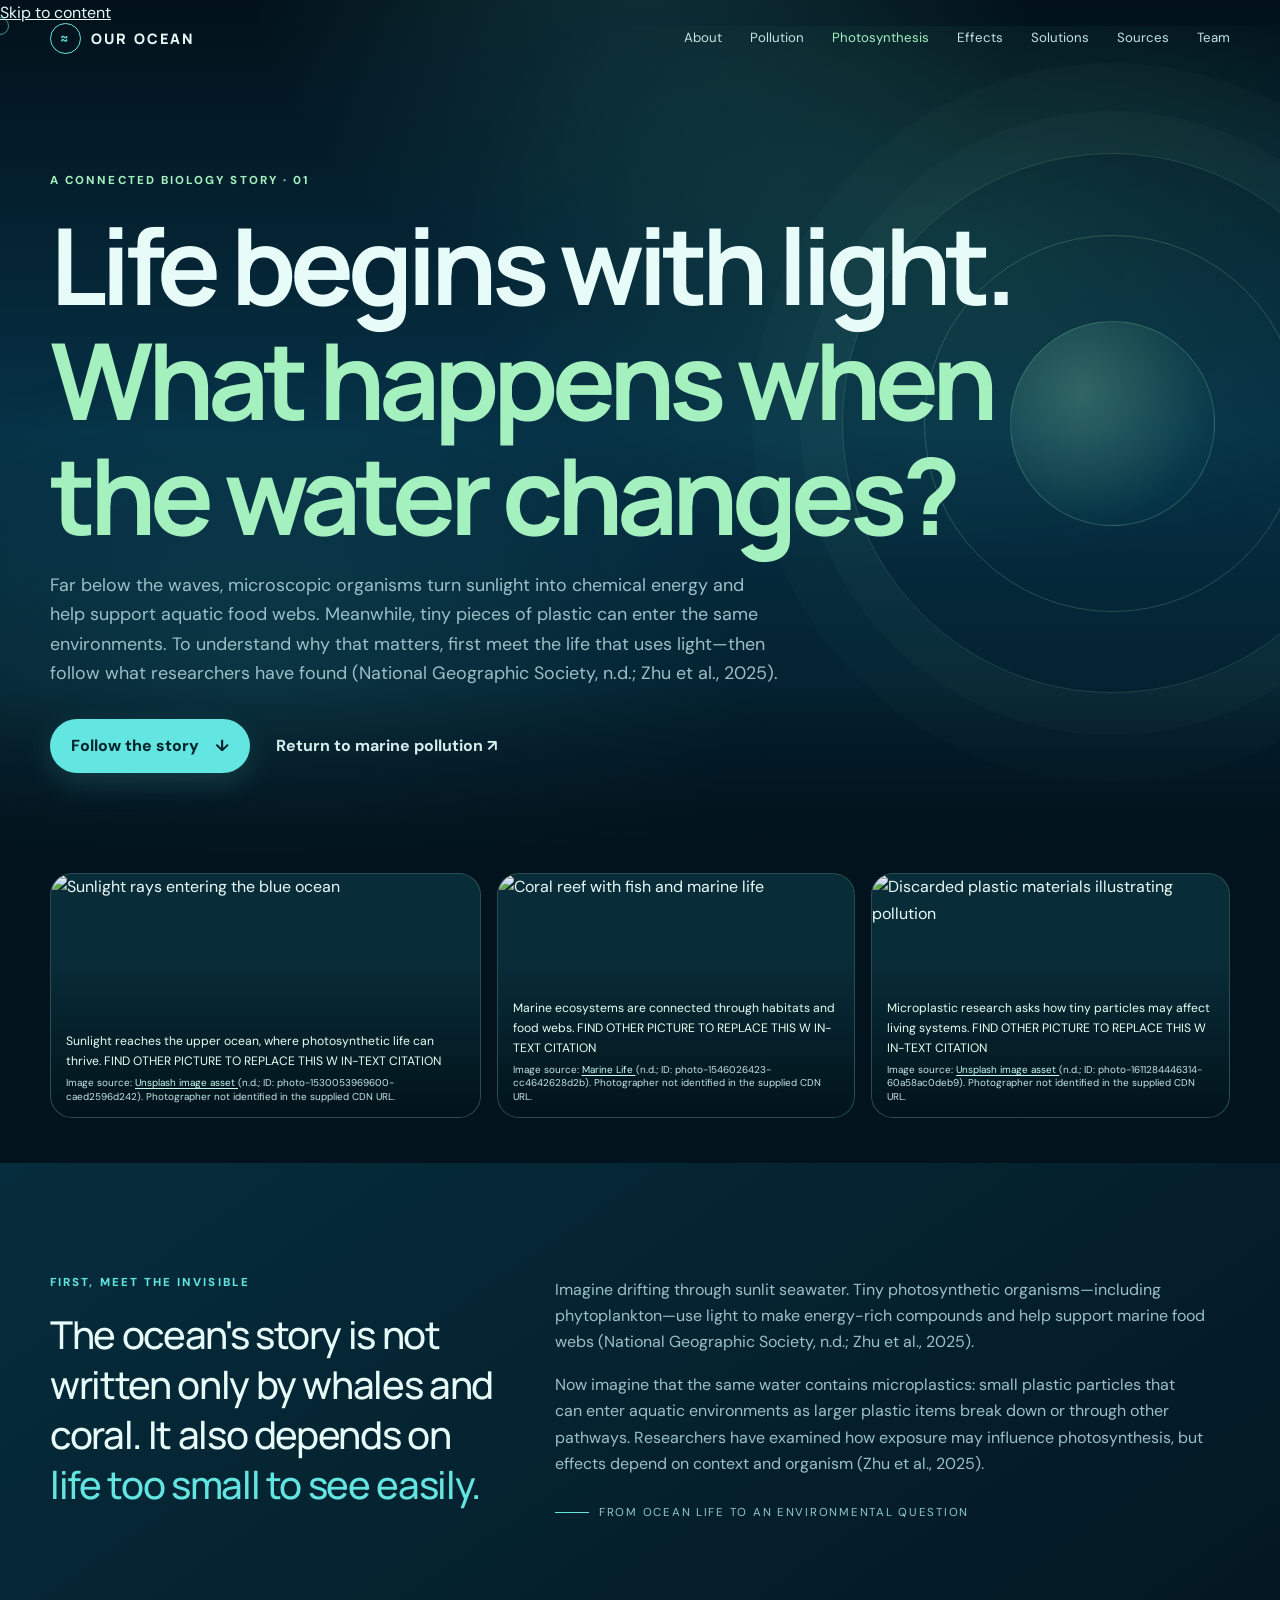
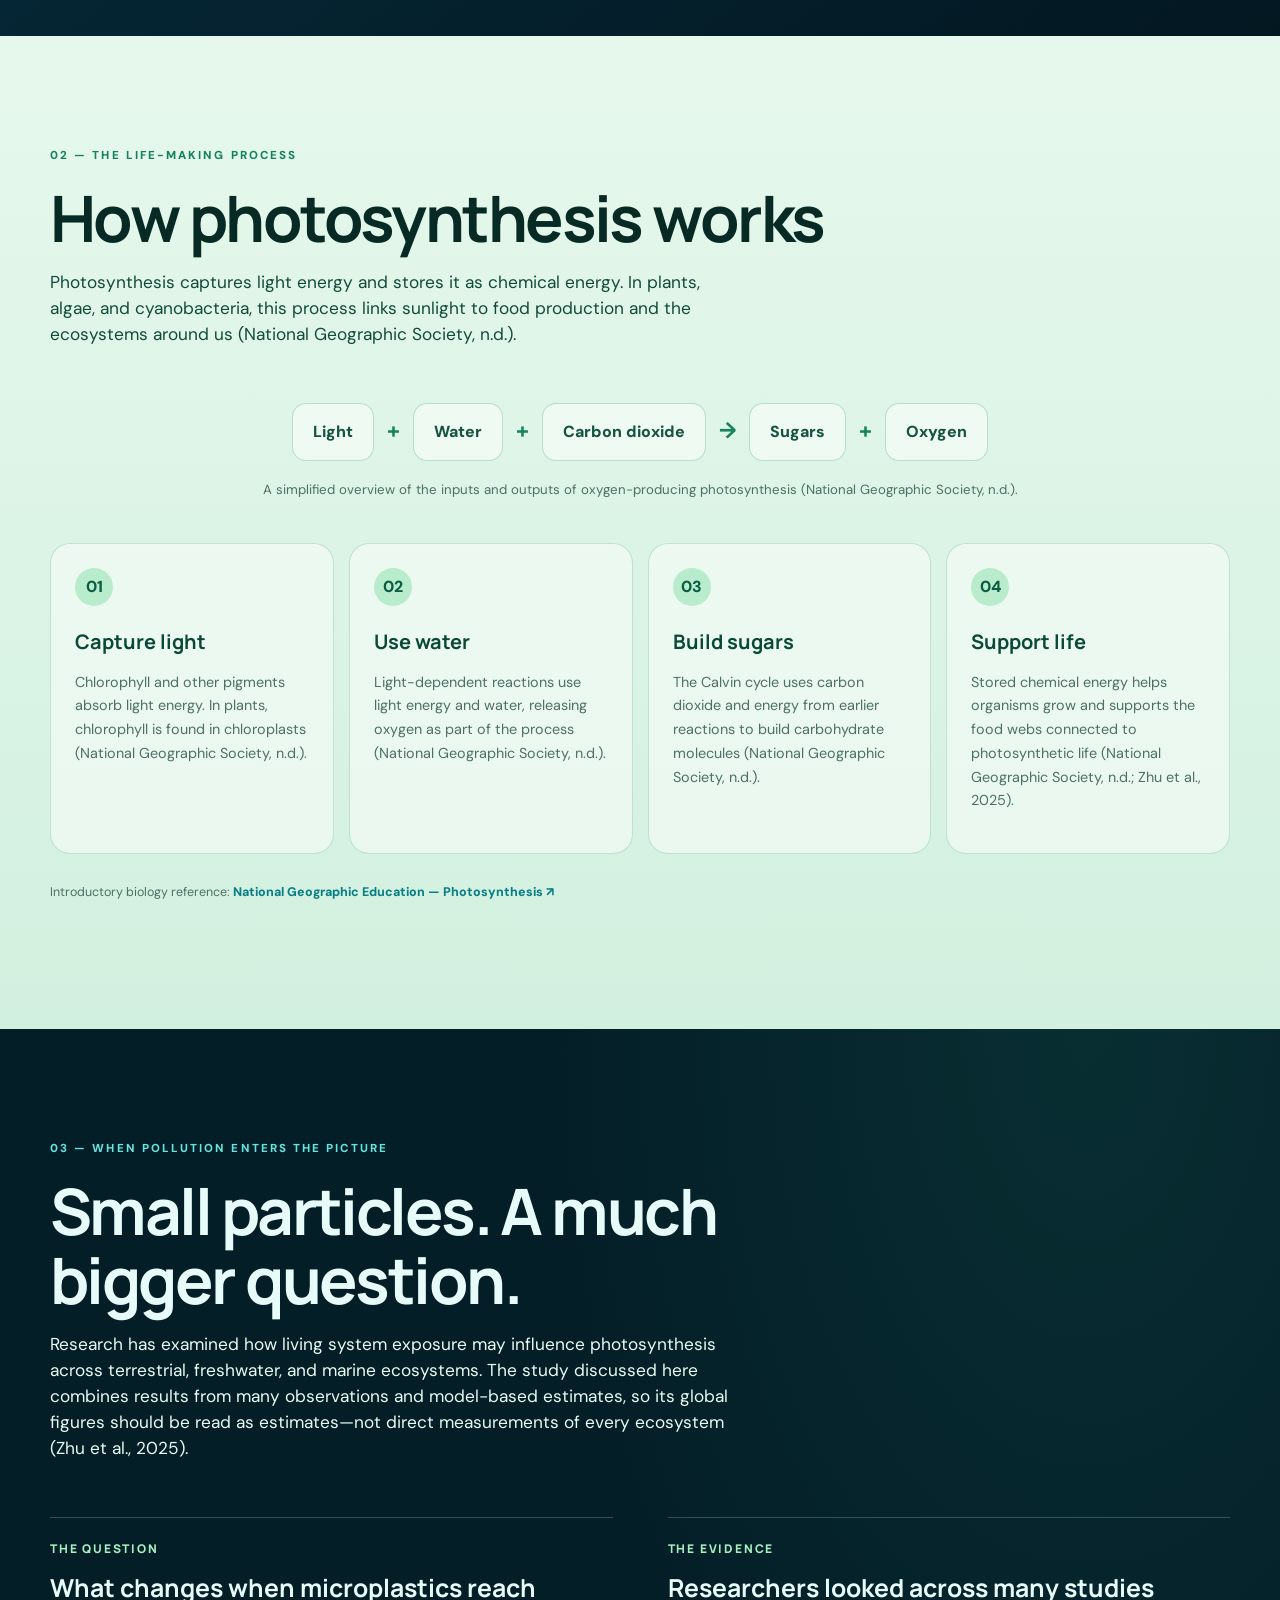
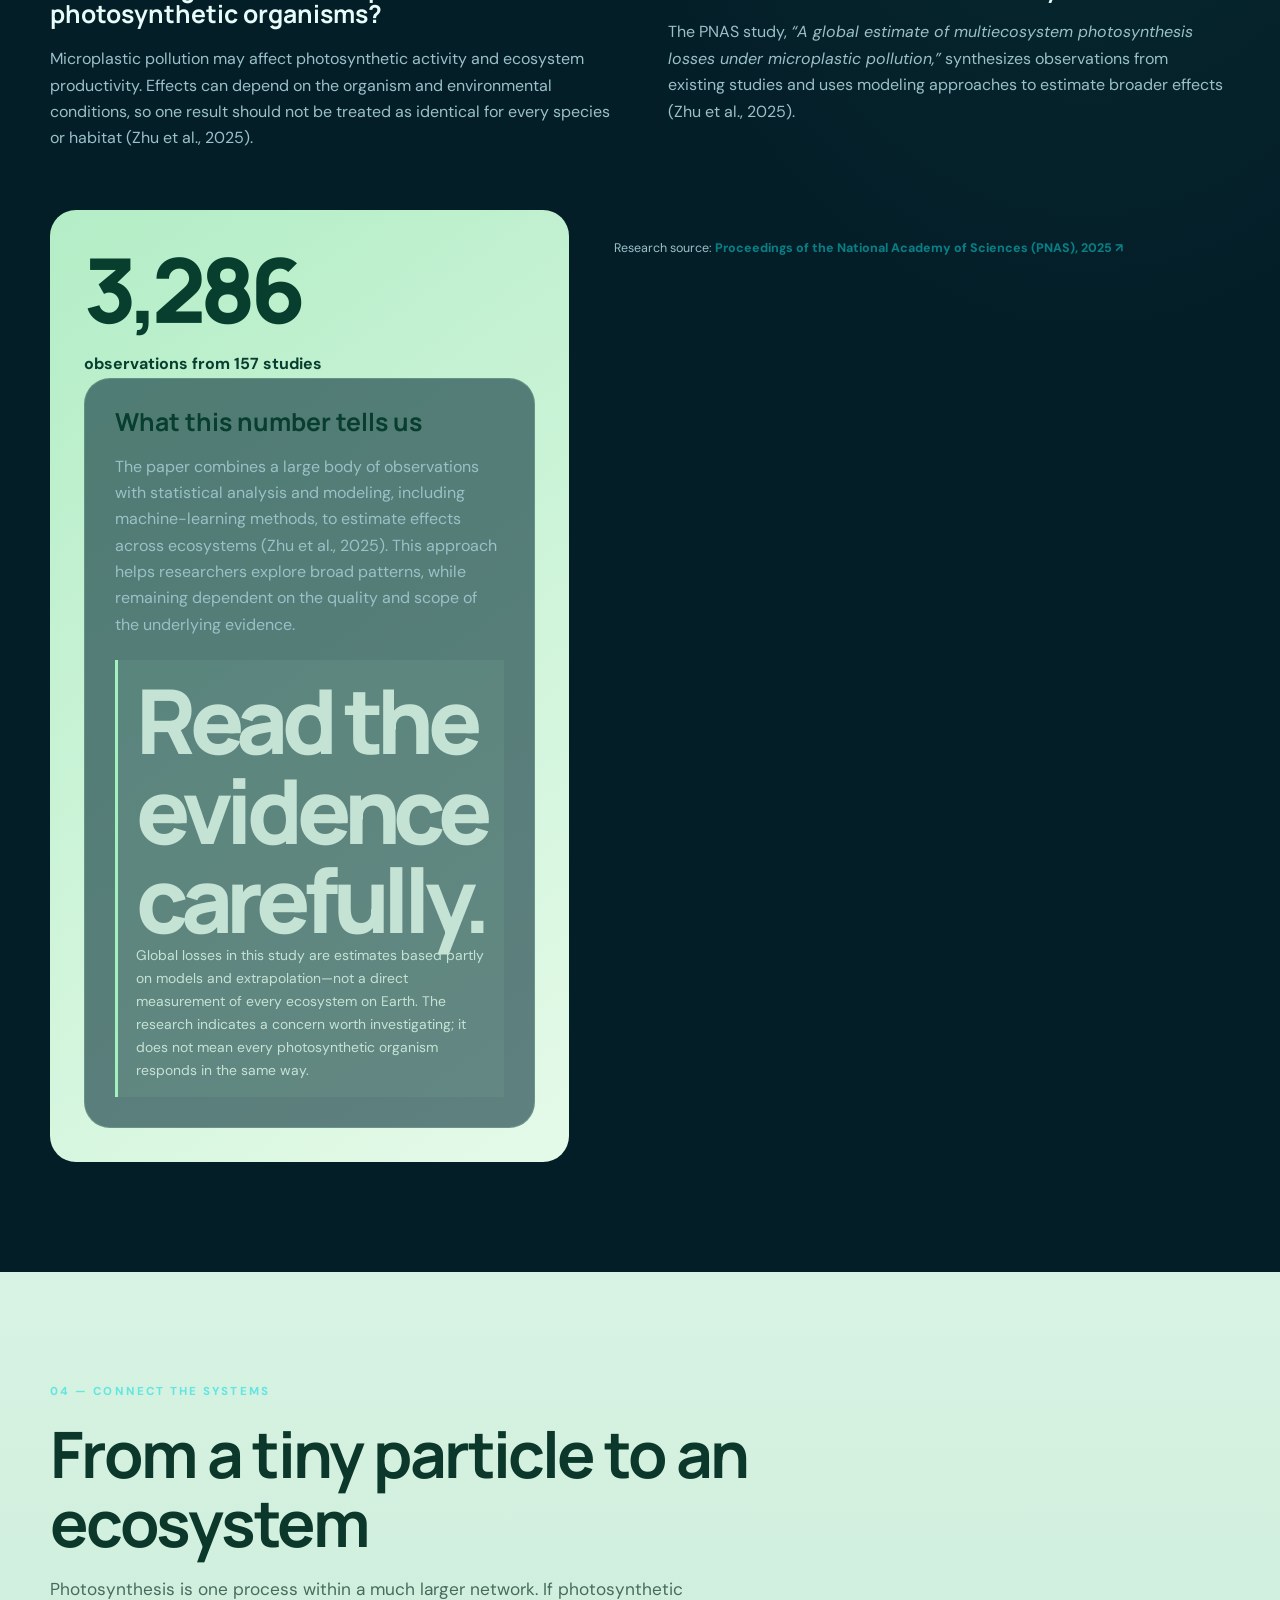
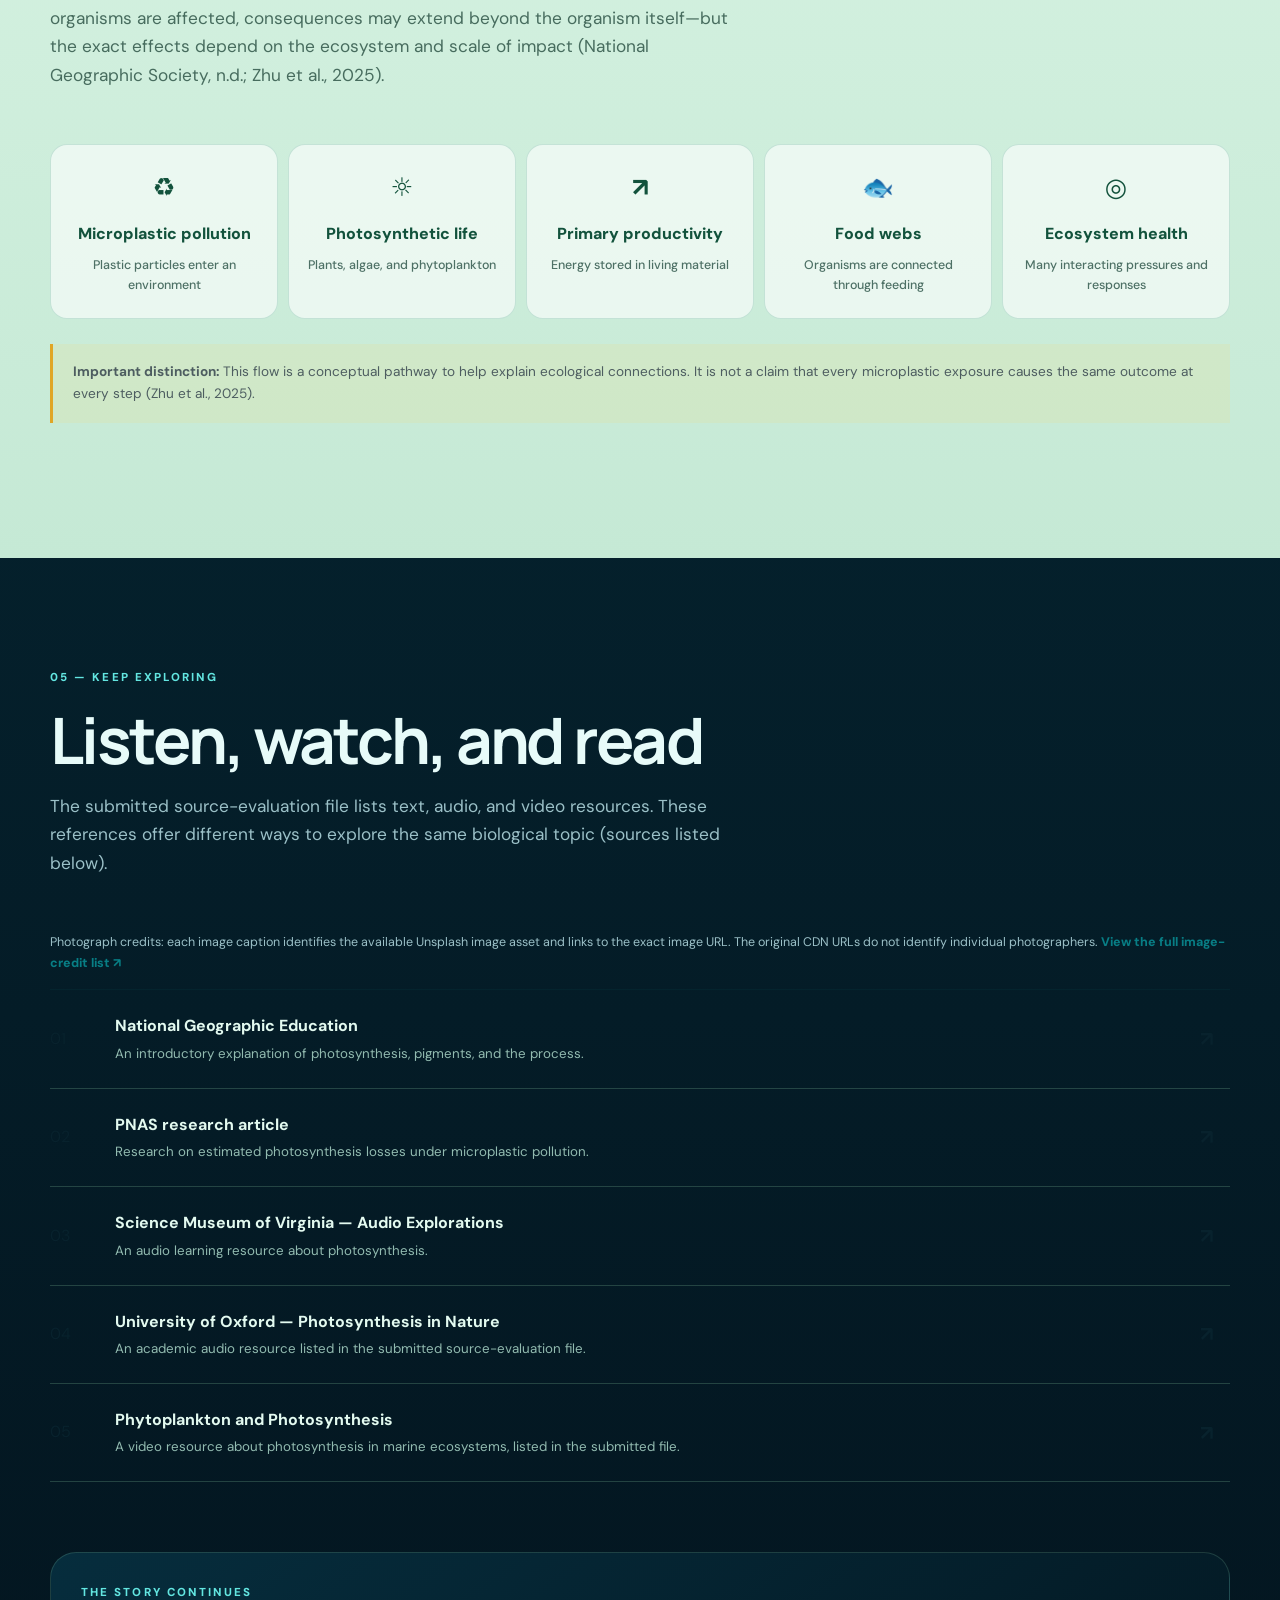
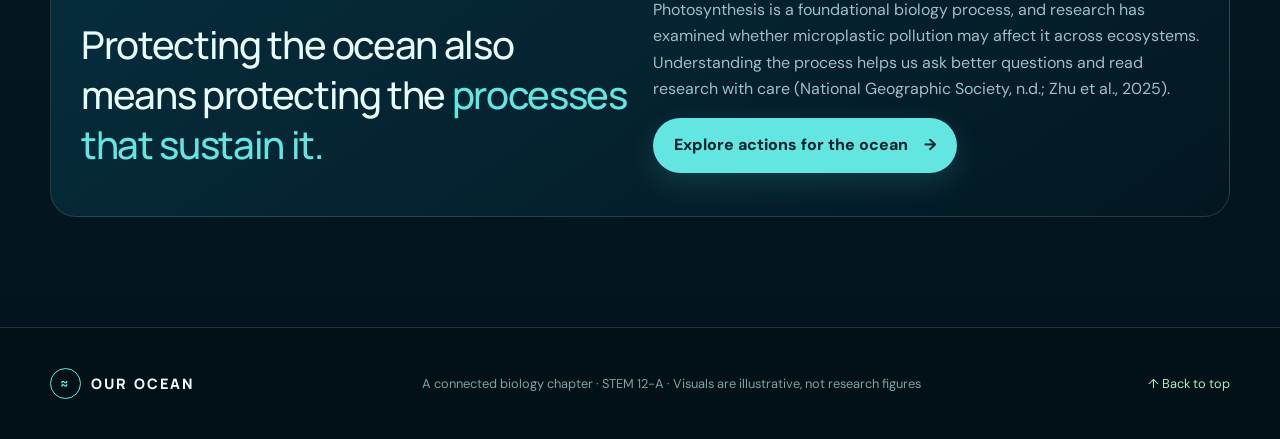
==== commit 156c7dc4: "Update photosynthesis.html" ====
--- a/photosynthesis.html
+++ b/photosynthesis.html
@@ -15,7 +15,6 @@
     .bio-visual-grid img{width:100%;height:100%;display:block;object-fit:cover;transition:transform .7s ease;filter:saturate(.85)}.bio-visual-grid figure:hover img{transform:scale(1.04)}
     .bio-visual-grid figure:after{content:"";position:absolute;inset:35% 0 0;background:linear-gradient(transparent,rgba(1,15,22,.86))}
     .bio-visual-grid figcaption{position:absolute;z-index:1;bottom:14px;left:15px;right:15px;font-size:.76rem;color:#e8fff3;display:flex;flex-direction:column;gap:5px}.bio-visual-grid .image-credit{font-size:.62rem;line-height:1.35;color:#c6e6e8}.bio-visual-grid .image-credit a{color:#c6fff2;text-decoration:underline;text-underline-offset:2px}
-    .bio-page .citation-line:before{content:"In-text citations appear throughout; full references are listed below.";display:block;color:#9bc7c9;margin-bottom:8px;font-size:.72rem}
     @media(max-width:760px){.bio-visual-grid{grid-template-columns:1fr}.bio-visual-grid figure{height:220px}}
   </style>
 </head>
--- a/style.css
+++ b/style.css
@@ -61,7 +61,16 @@
 .scroll-cue span{width:22px;height:34px;border:1px solid #668e95;border-radius:20px;position:relative}.scroll-cue span:after{content:"";position:absolute;width:3px;height:6px;background:var(--cyan);border-radius:4px;top:7px;left:8px;animation:scroll 1.5s infinite}
 @keyframes scroll{to{translate:0 11px;opacity:0}}
 .image-placeholder{border:1px dashed rgba(117,221,221,.34);background:linear-gradient(135deg,rgba(83,207,207,.07),rgba(2,23,33,.35));display:flex;flex-direction:column;align-items:center;justify-content:center;min-height:240px;border-radius:var(--radius);color:#7fb4b8;letter-spacing:.12em;text-align:center;font-size:.72rem;overflow:hidden}
-.image-placeholder small{margin-top:8px;letter-spacing:0;color:#527c83}.hero-image-placeholder{position:absolute;right:5%;bottom:10%;width:32%;min-height:180px;z-index:2}.wide-placeholder{min-height:320px;margin-top:55px}.tall-placeholder{min-height:540px}
+.image-placeholder small{margin-top:8px;letter-spacing:0;color:#527c83}.hero-image-placeholder{position:absolute;right:5%;bottom:10%;width:32%;min-height:180px;z-index:2}
+.wide-placeholder {
+  min-height: 320px;
+  margin-top: 55px;
+  margin-bottom: 50px;
+}
+
+.tall-placeholder {
+  min-height: 540px;
+}
 .info-grid,.pollution-grid,.human-grid{display:grid;grid-template-columns:repeat(4,1fr);gap:18px}
 .info-card{padding:28px;border:1px solid rgba(8,68,80,.13);border-radius:var(--radius);background:rgba(255,255,255,.45);transition:.3s}.info-card:hover{transform:translateY(-6px);background:#effdfb}.card-icon{display:block;font-size:1.7rem;color:#088a91;margin-bottom:35px}
 .pollution-grid{grid-template-columns:repeat(3,1fr)}
@@ -533,3 +542,23 @@
 .hero-whale .whale-tail{transform-box:fill-box;transform-origin:88% 50%;animation:whale-tail-sway 4.6s ease-in-out infinite alternate}
 @keyframes whale-tail-sway{from{transform:rotate(-2deg)}to{transform:rotate(3deg)}}
 @media(prefers-reduced-motion:reduce){.hero-whale .whale-tail{animation:none!important}}
+
+/* Section 03 image */
+.deeper-image-placeholder {
+  display: block;
+  width: 100%;
+  height: 220px;
+  min-height: 220px;
+  margin-top: 20px;
+  overflow: hidden;
+  border-radius: 18px;
+}
+
+.deeper-image-placeholder img {
+  display: block;
+  width: 100%;
+  height: 220px;
+  min-height: 220px;
+  object-fit: cover;
+}
+
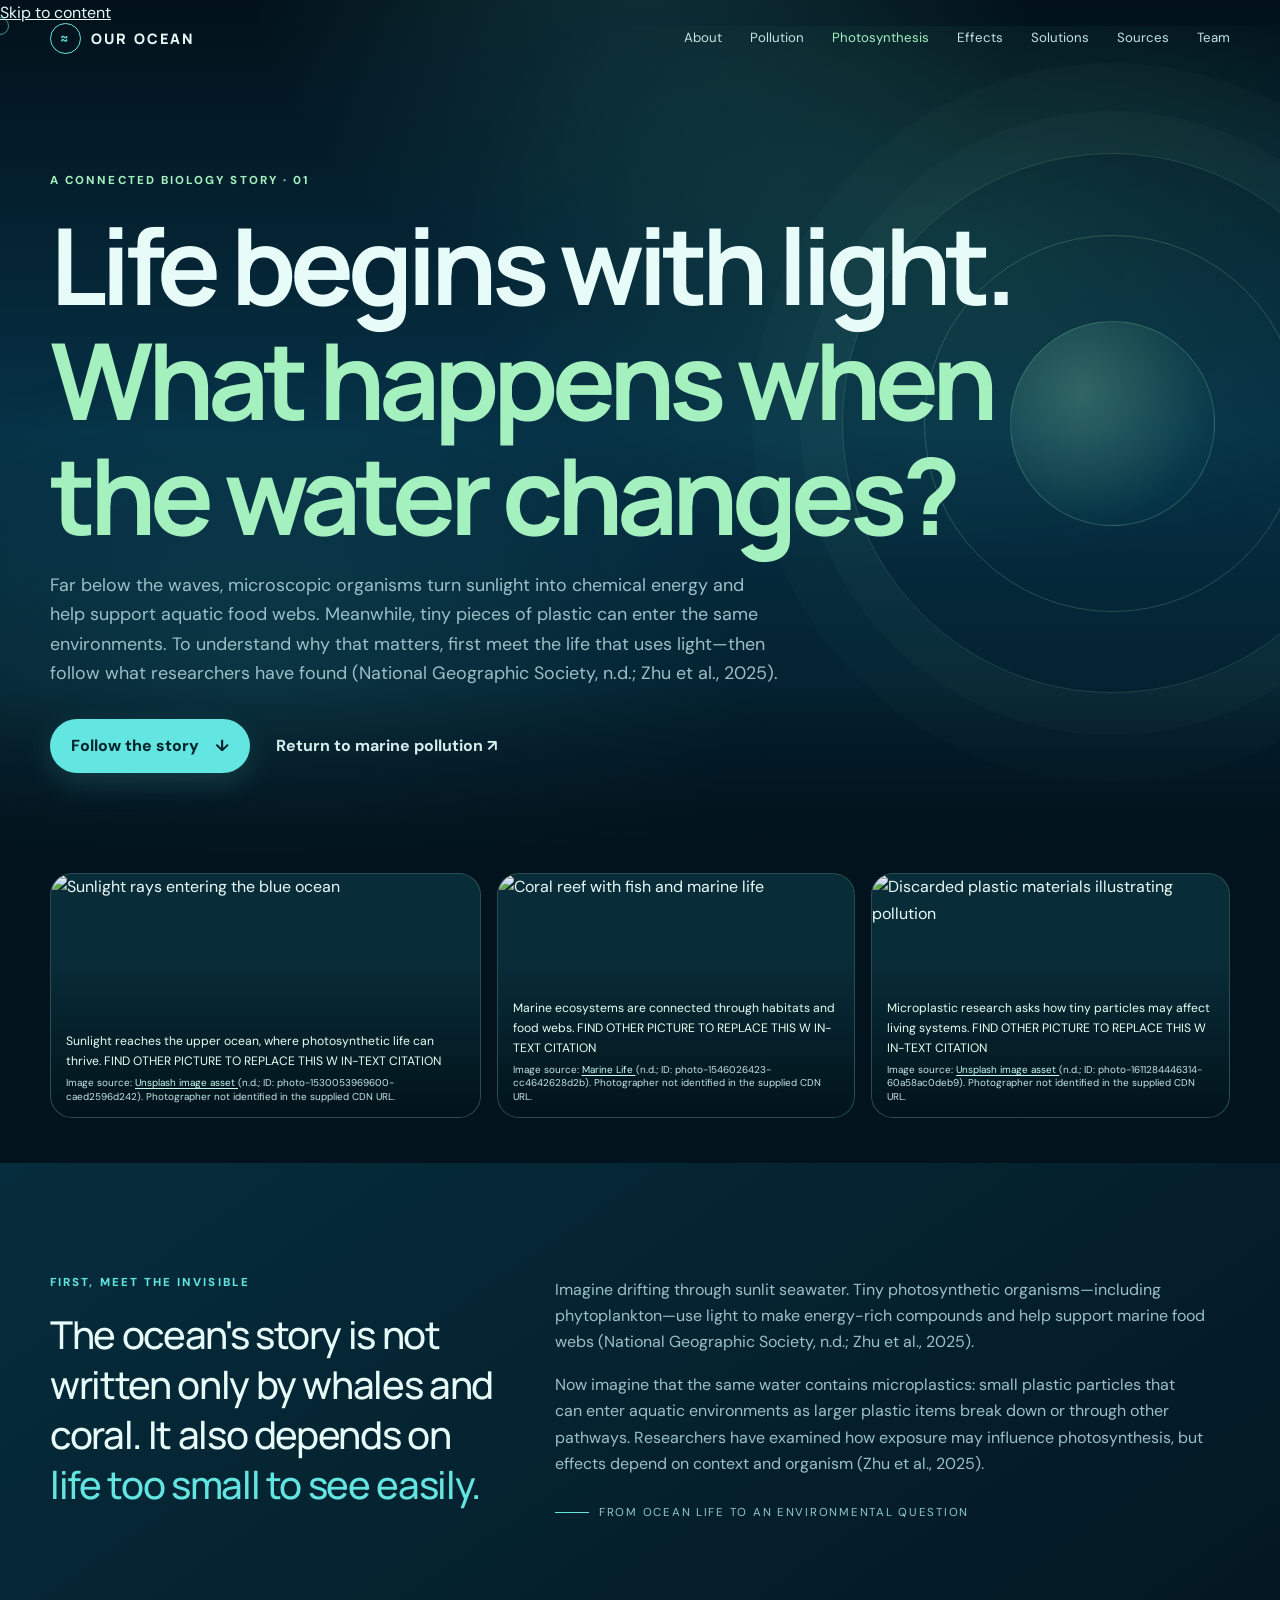
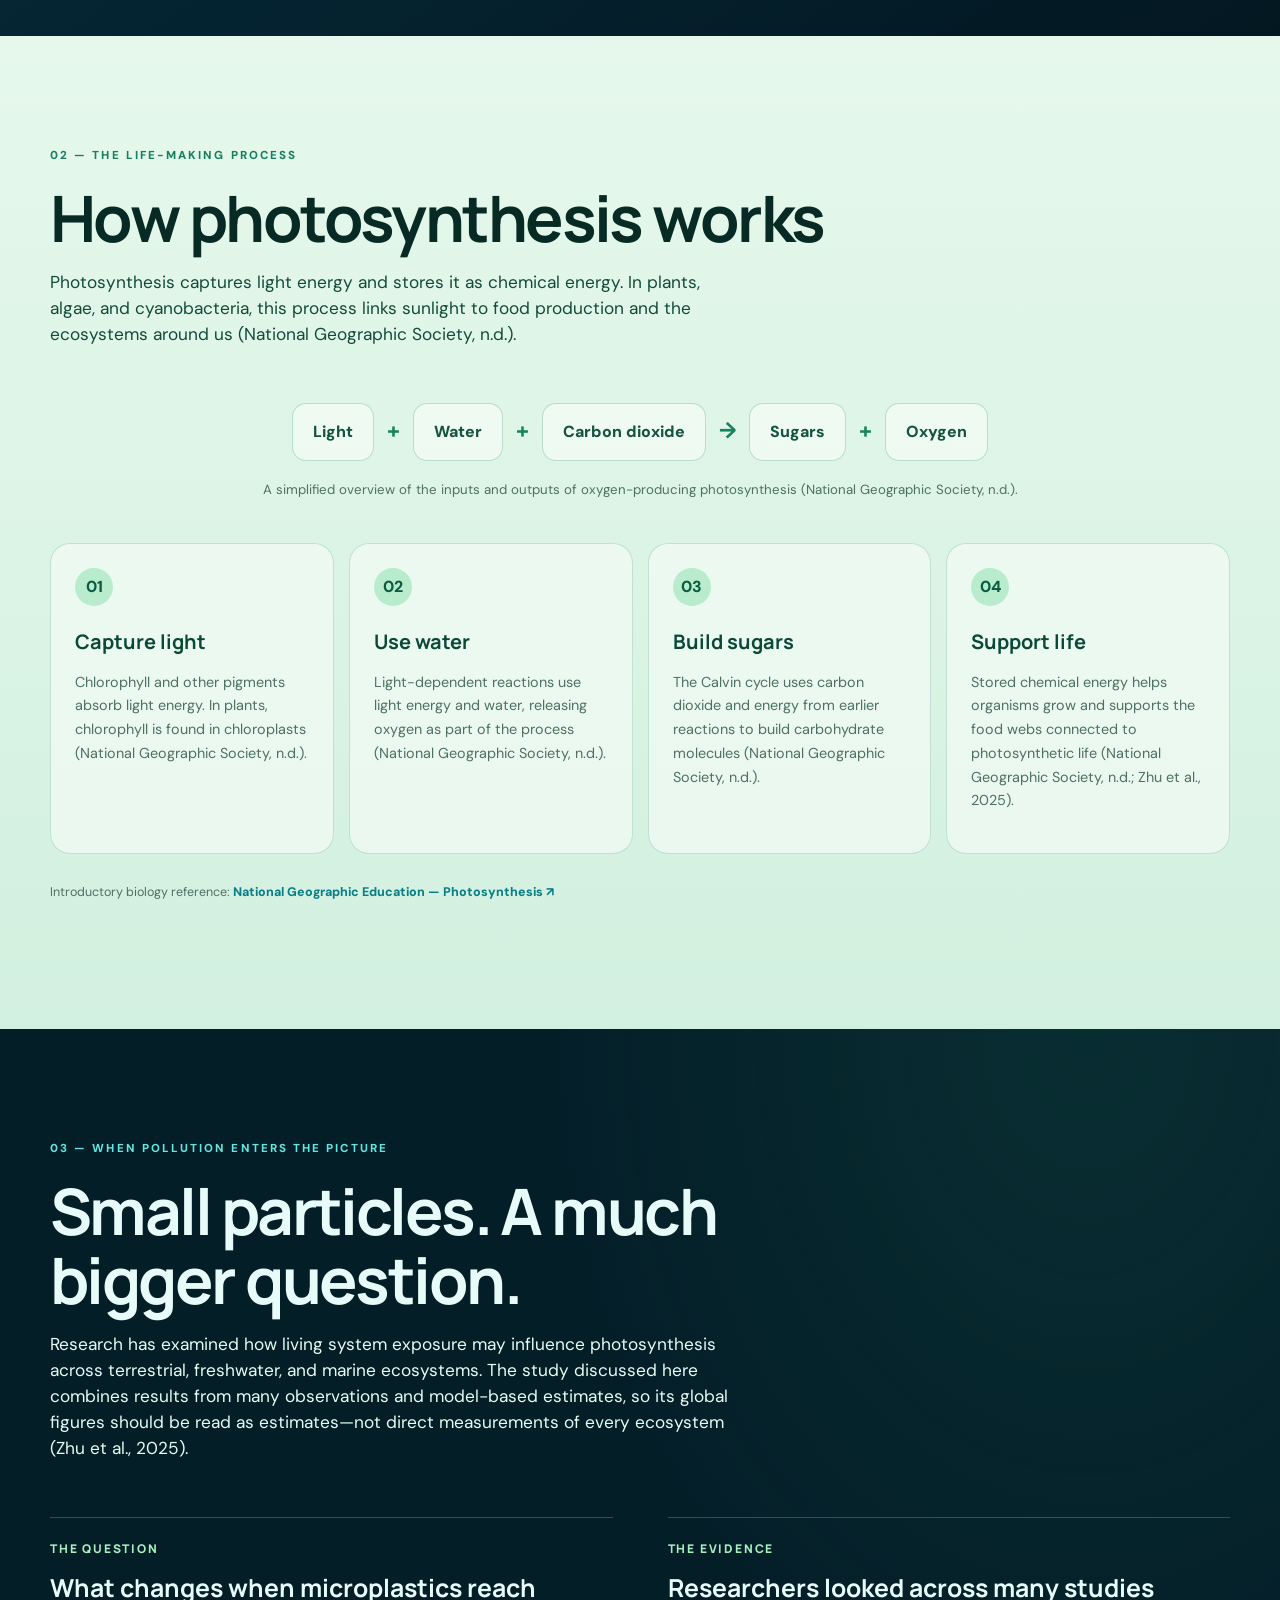
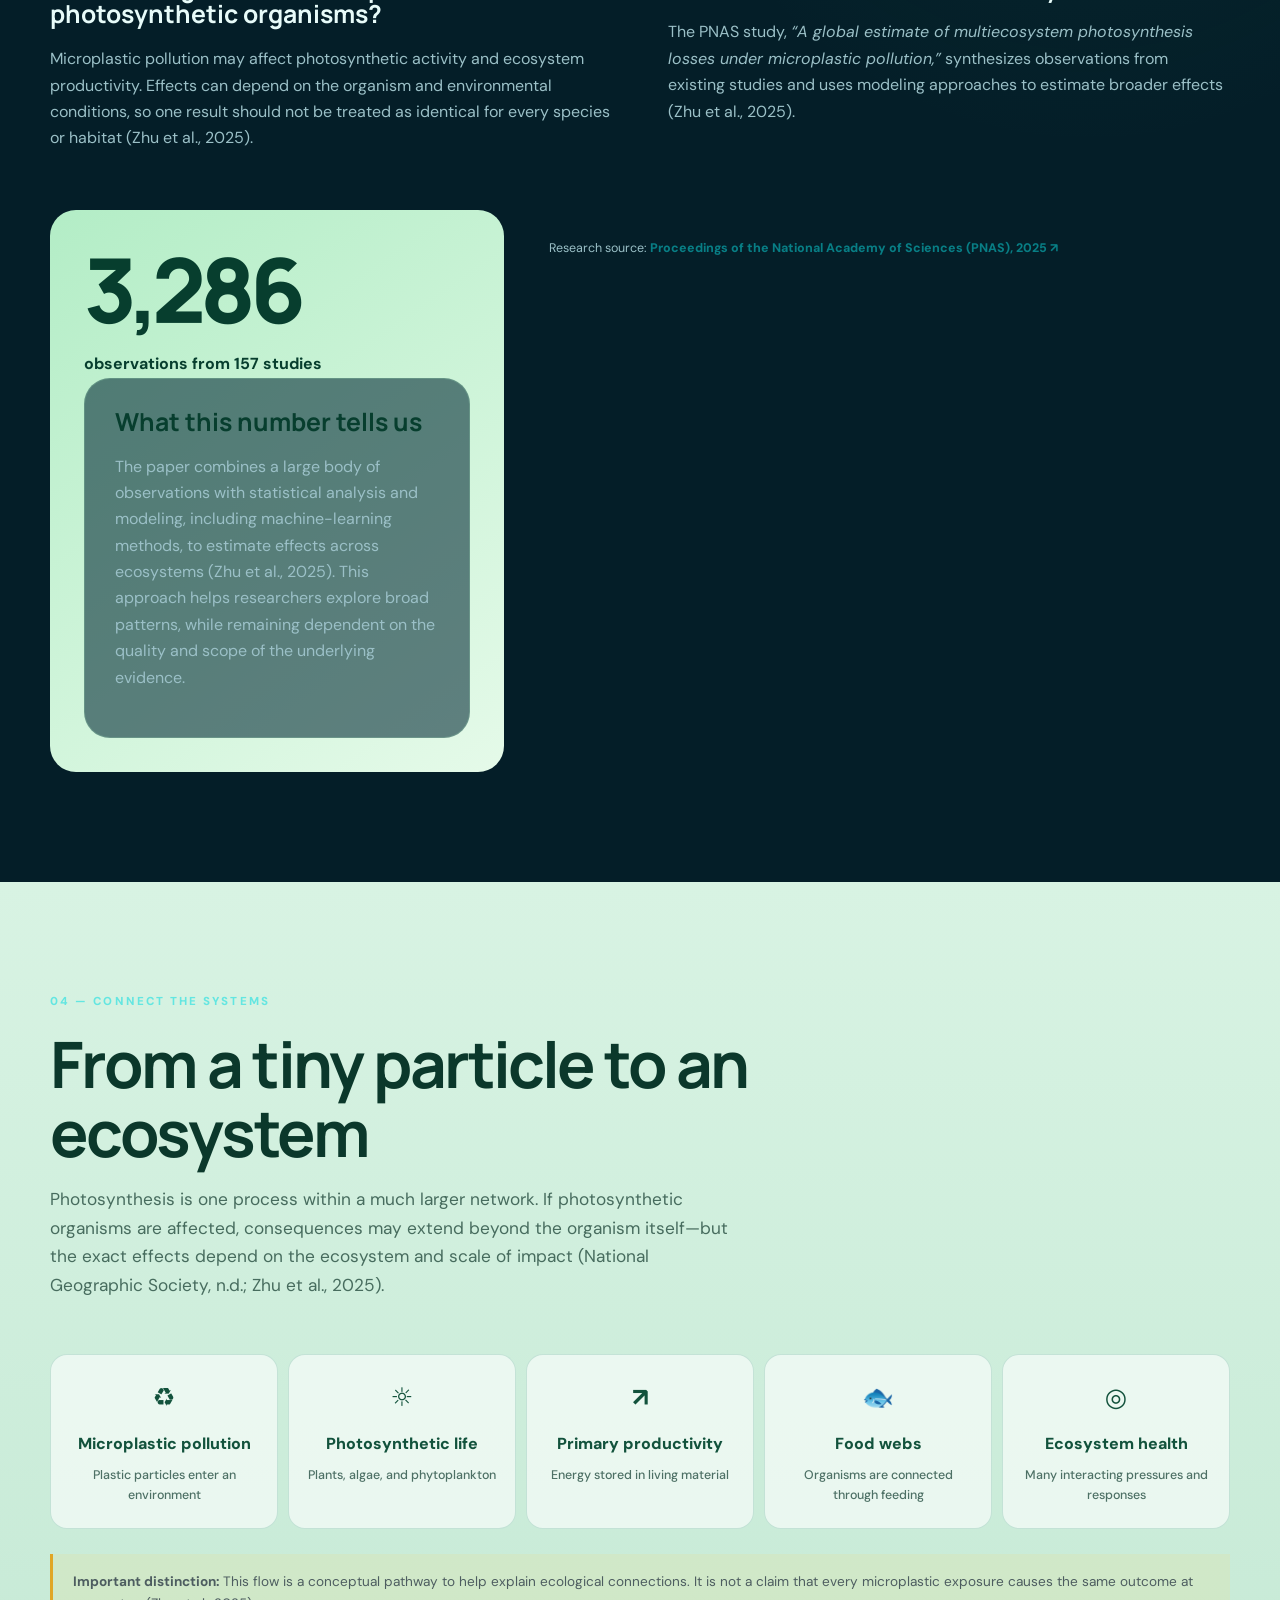
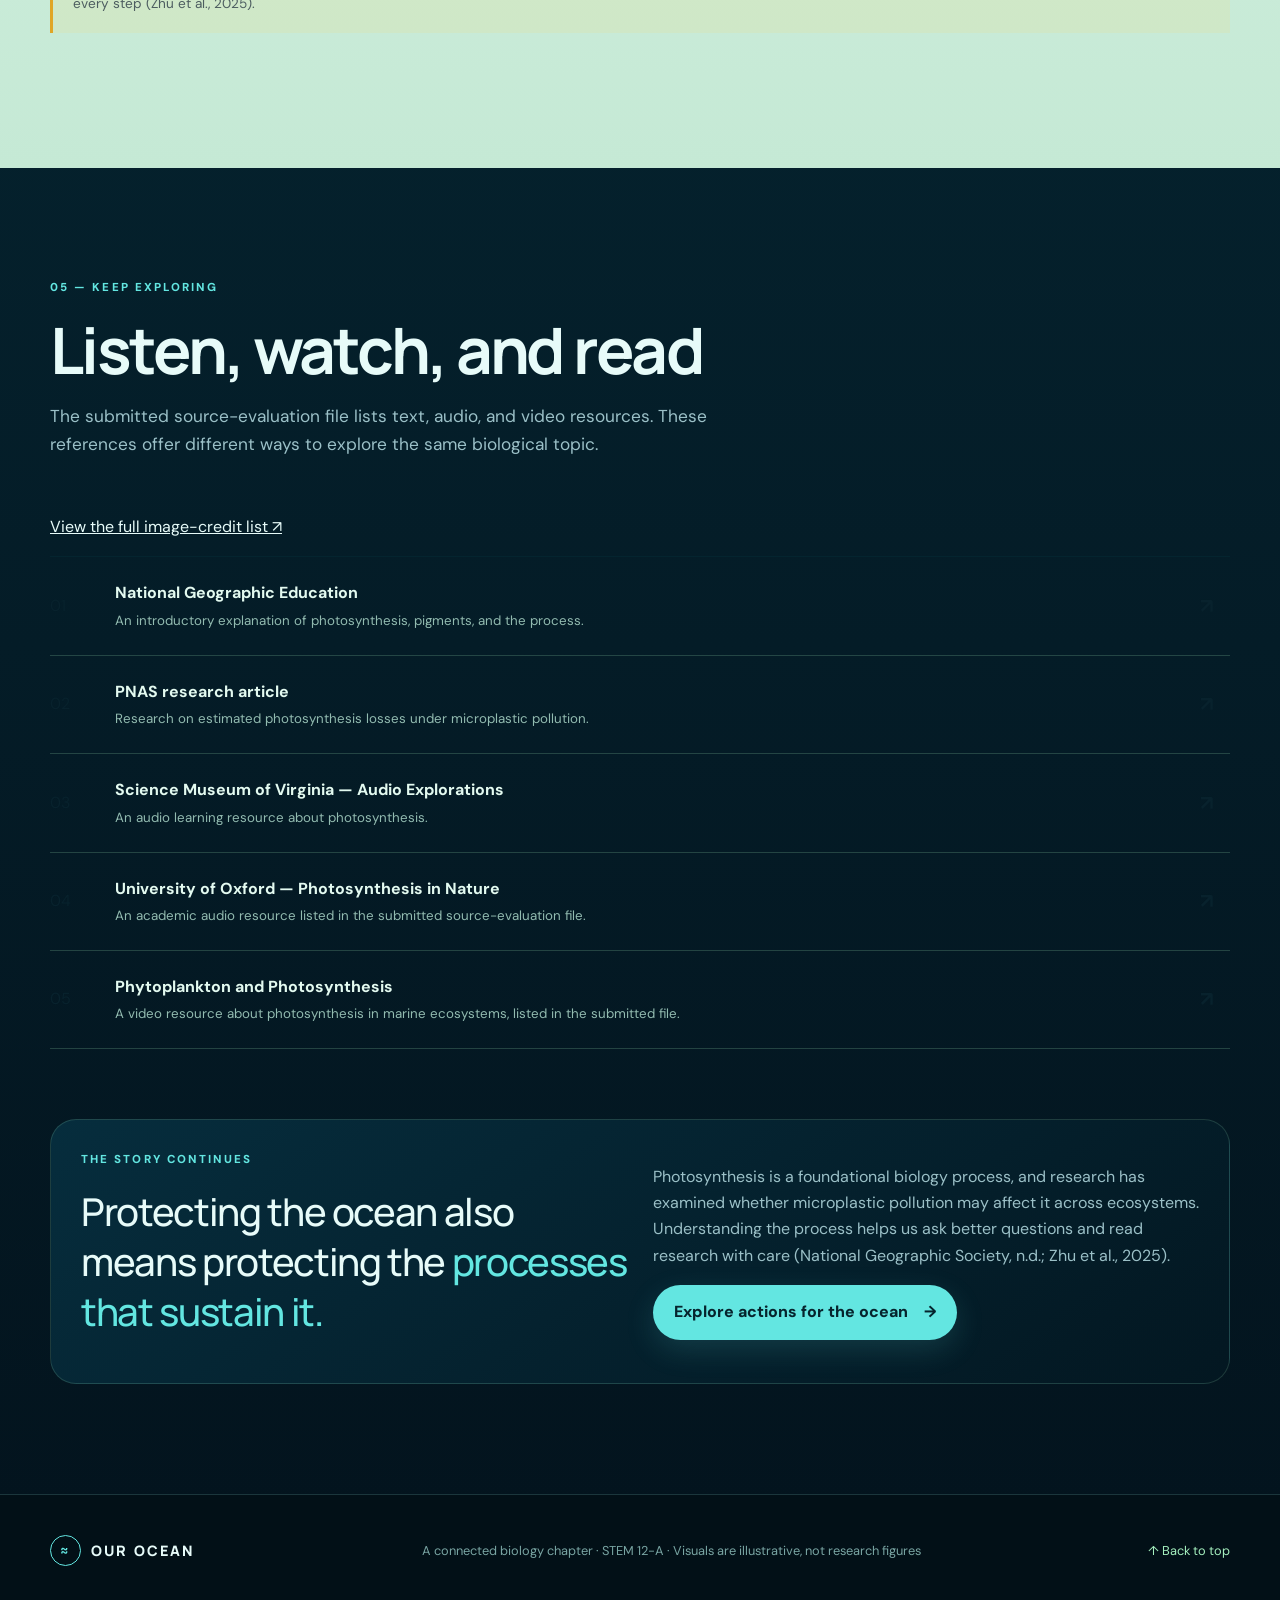
==== commit 550b4cfe: "Update photosynthesis.html" ====
--- a/photosynthesis.html
+++ b/photosynthesis.html
@@ -204,7 +204,8 @@
         </div>
         <div class="bio-evidence-grid">
           <div class="bio-number-card reveal"><strong>3,286</strong><span>observations from 157 studies</span>
-          <div class="bio-evidence-copy reveal"><h3>What this number tells us</h3><p>The paper combines a large body of observations with statistical analysis and modeling, including machine-learning methods, to estimate effects across ecosystems (Zhu et al., 2025). This approach helps researchers explore broad patterns, while remaining dependent on the quality and scope of the underlying evidence.</p><div class="bio-caution"><strong>Read the evidence carefully.</strong> Global losses in this study are estimates based partly on models and extrapolation—not a direct measurement of every ecosystem on Earth. The research indicates a concern worth investigating; it does not mean every photosynthetic organism responds in the same way.</div></div>
+          <div class="bio-evidence-copy reveal"><h3>What this number tells us</h3><p>The paper combines a large body of observations with statistical analysis and modeling, including machine-learning methods, to estimate effects across ecosystems (Zhu et al., 2025). This approach helps researchers explore broad patterns, while remaining dependent on the quality and scope of the underlying evidence.</p>
+          </div>
         </div>
         <p class="citation-line reveal">Research source: <a href="https://www.pnas.org/doi/10.1073/pnas.2423957122" target="_blank" rel="noopener">Proceedings of the National Academy of Sciences (PNAS), 2025 ↗</a></p>
       </div>
@@ -226,8 +227,8 @@
 
     <section class="bio-section">
       <div class="container">
-        <div class="section-heading reveal"><p class="eyebrow">05 — KEEP EXPLORING</p><h2>Listen, watch, and read</h2><p>The submitted source-evaluation file lists text, audio, and video resources. These references offer different ways to explore the same biological topic (sources listed below).</p></div>
-        <p class="citation-line reveal">Photograph credits: each image caption identifies the available Unsplash image asset and links to the exact image URL. The original CDN URLs do not identify individual photographers. <a href="index.html#image-credits">View the full image-credit list ↗</a></p>
+        <div class="section-heading reveal"><p class="eyebrow">05 — KEEP EXPLORING</p><h2>Listen, watch, and read</h2><p>The submitted source-evaluation file lists text, audio, and video resources. These references offer different ways to explore the same biological topic.</p></div>
+        <a href="index.html#image-credits">View the full image-credit list ↗</a></p>
         <div class="source-list bio-source-list reveal">
           <a href="https://education.nationalgeographic.org/resource/photosynthesis/" target="_blank" rel="noopener"><span>01</span><div><strong>National Geographic Education</strong><small>An introductory explanation of photosynthesis, pigments, and the process.</small></div><b>↗</b></a>
           <a href="https://www.pnas.org/doi/10.1073/pnas.2423957122" target="_blank" rel="noopener"><span>02</span><div><strong>PNAS research article</strong><small>Research on estimated photosynthesis losses under microplastic pollution.</small></div><b>↗</b></a>
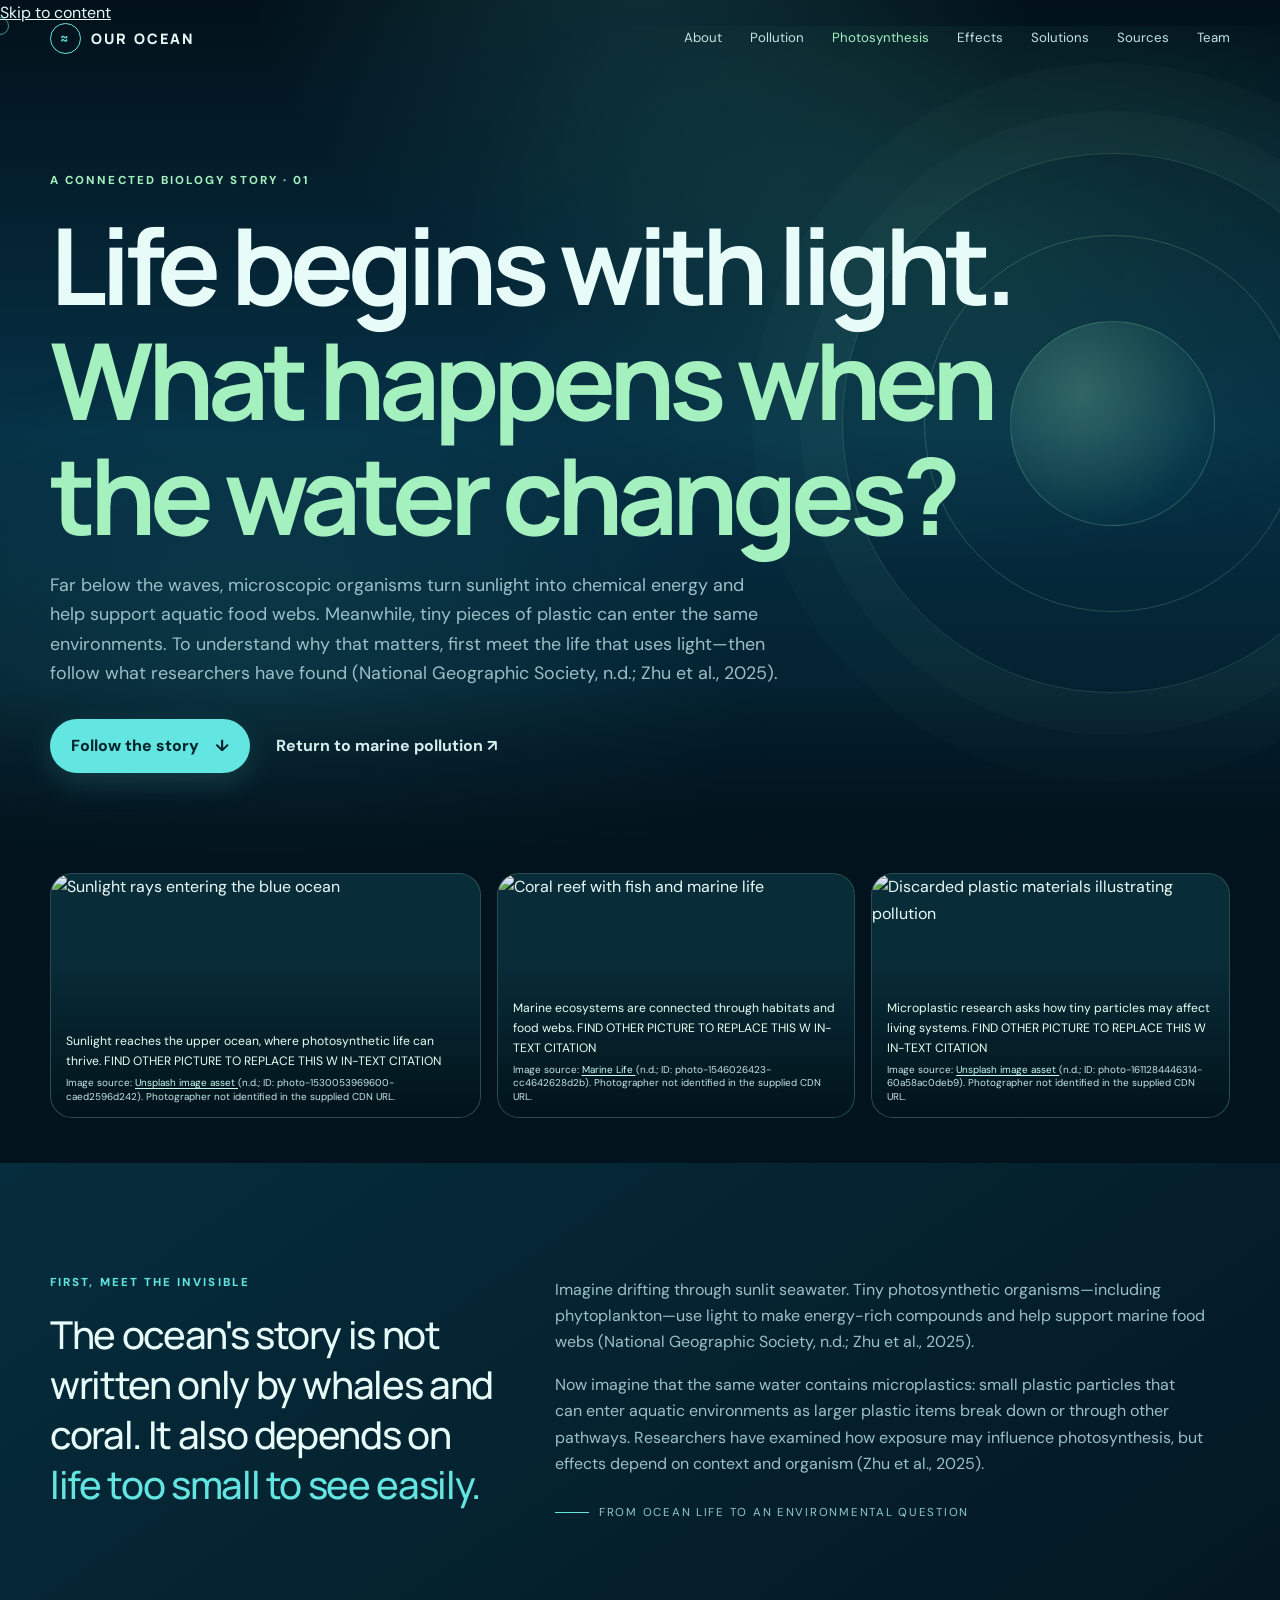
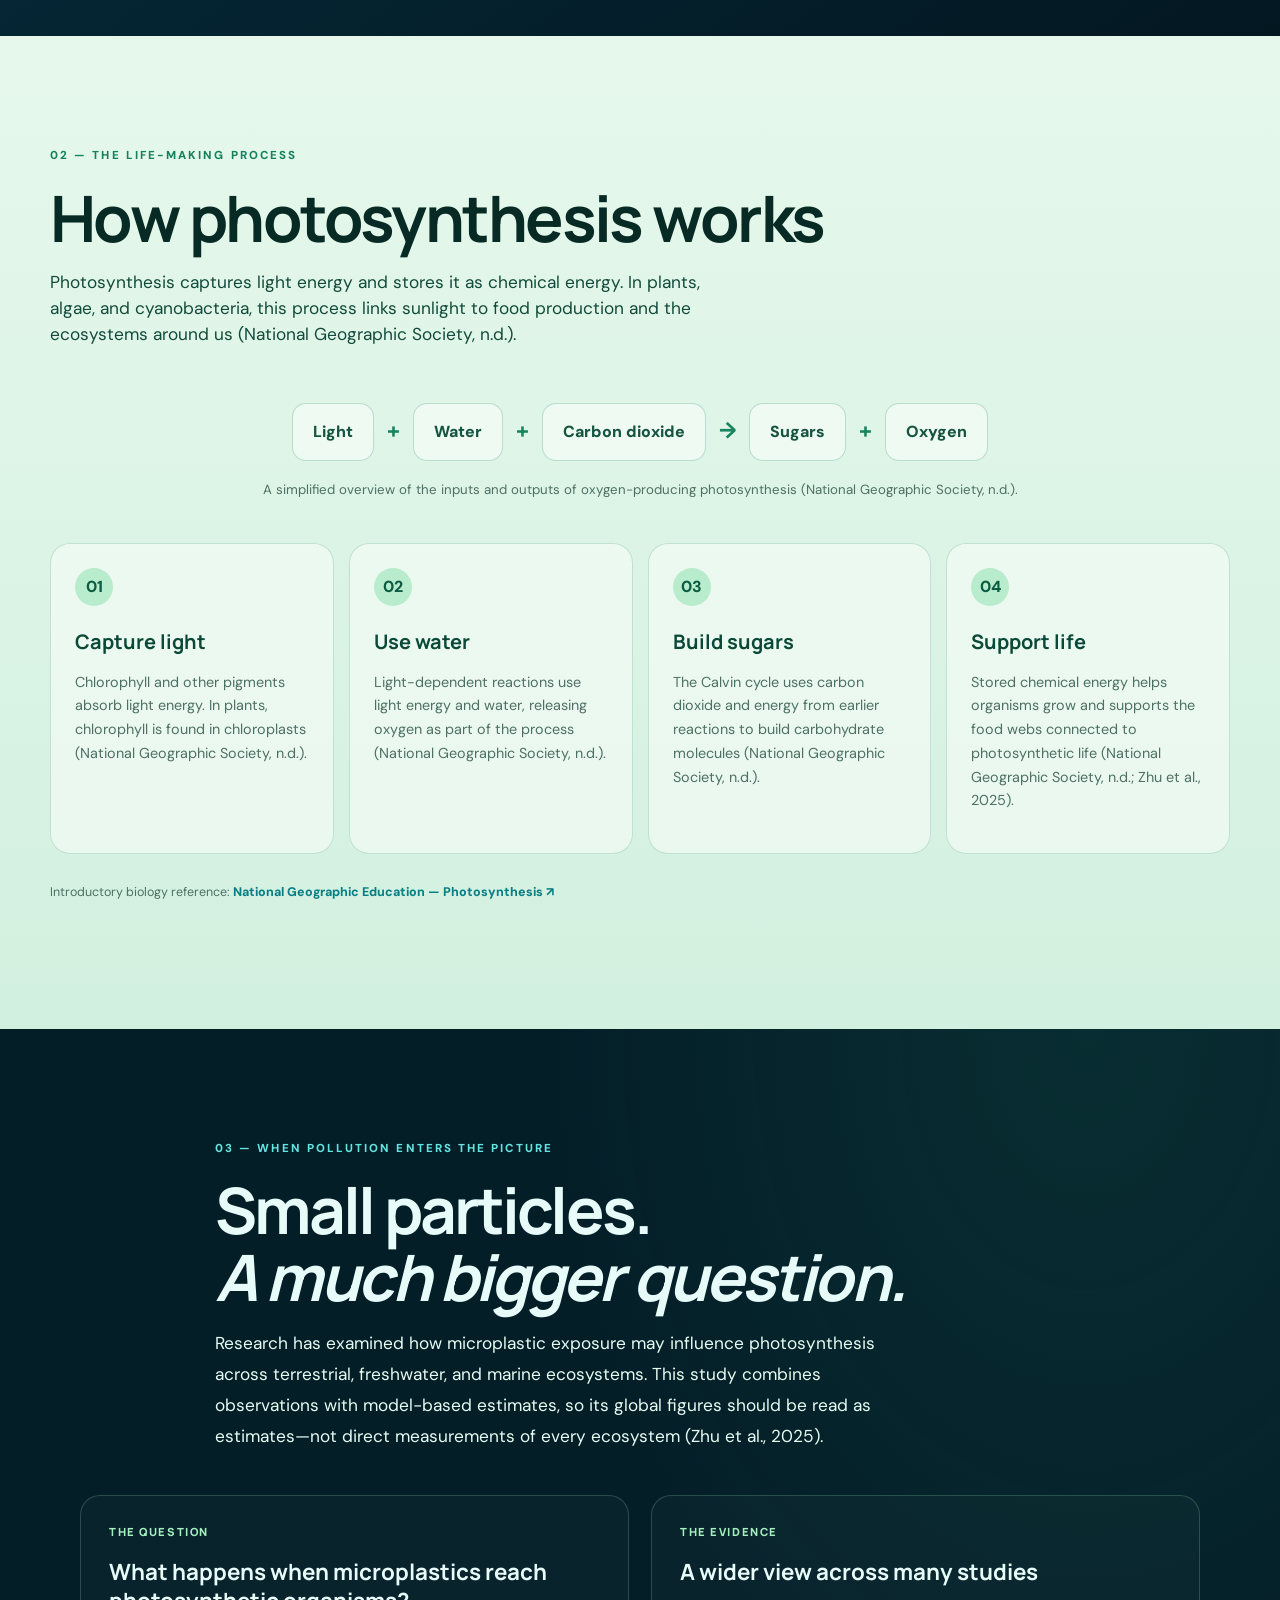
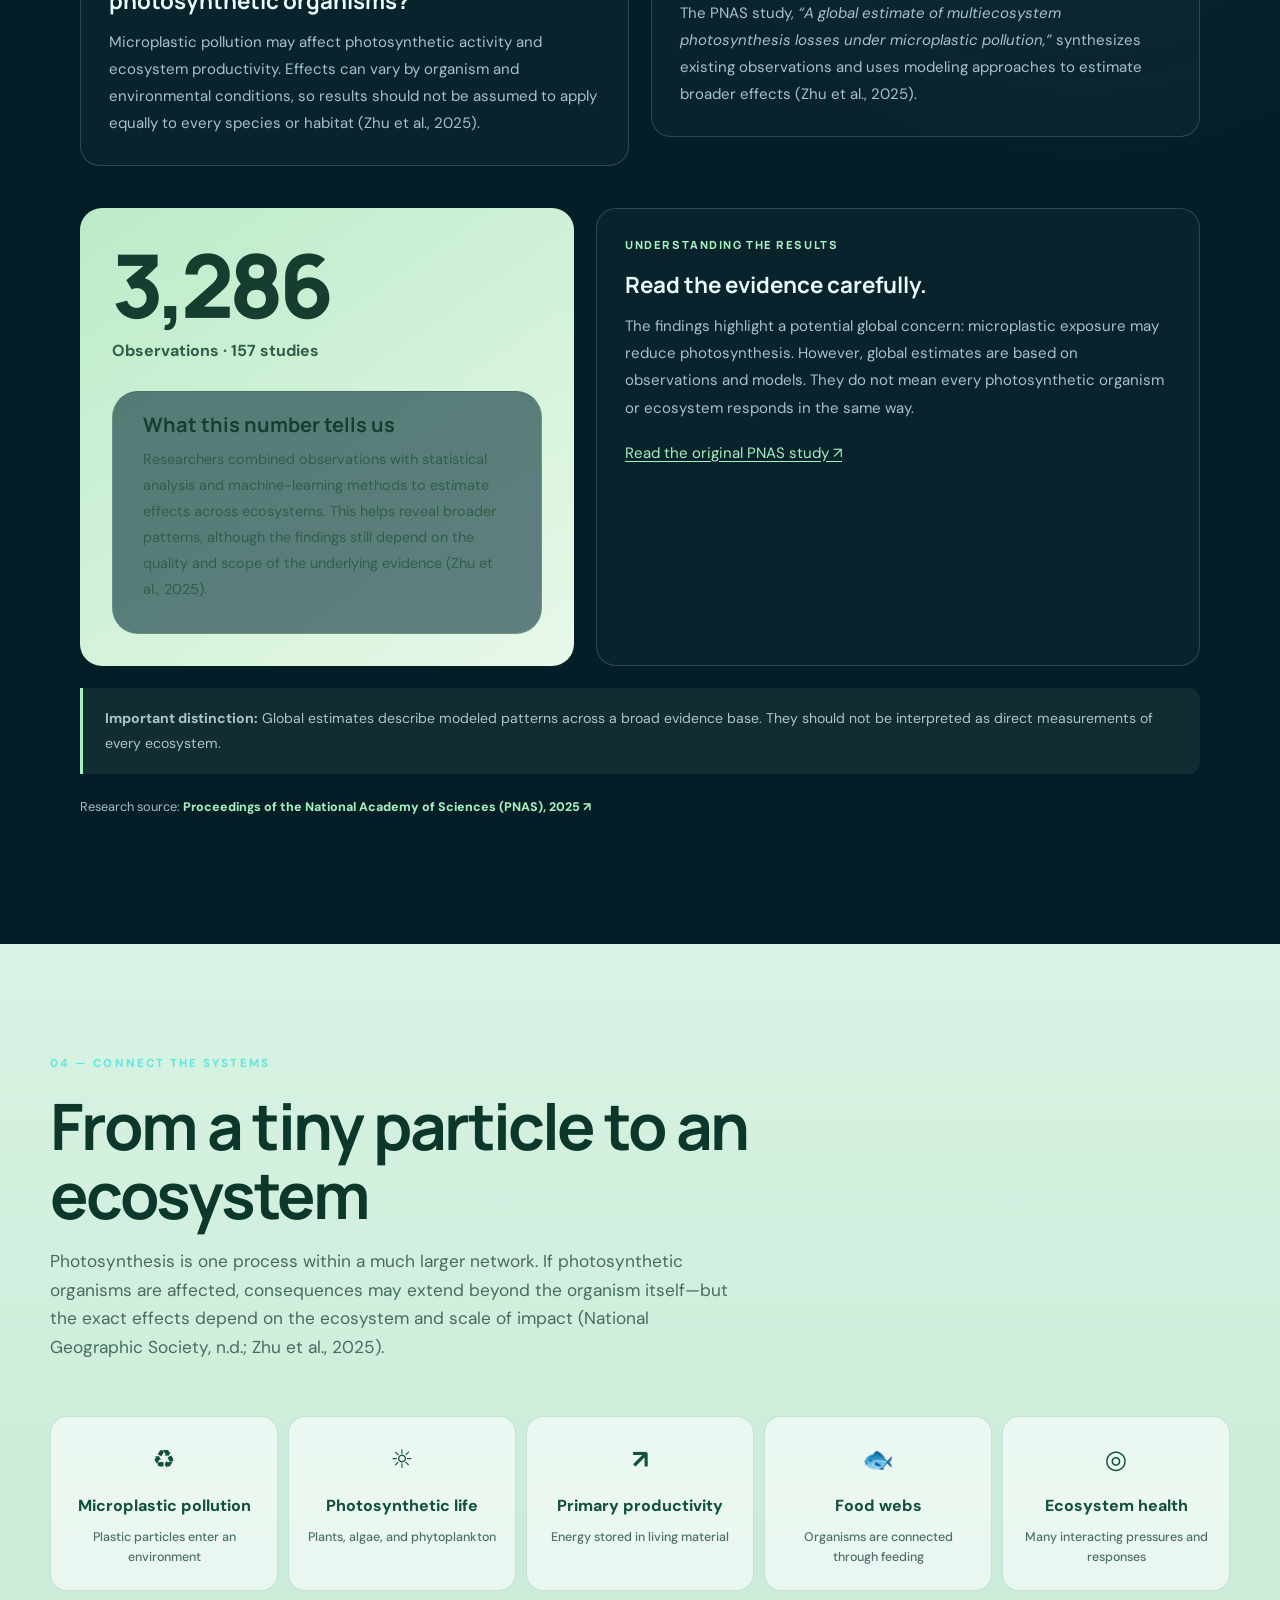
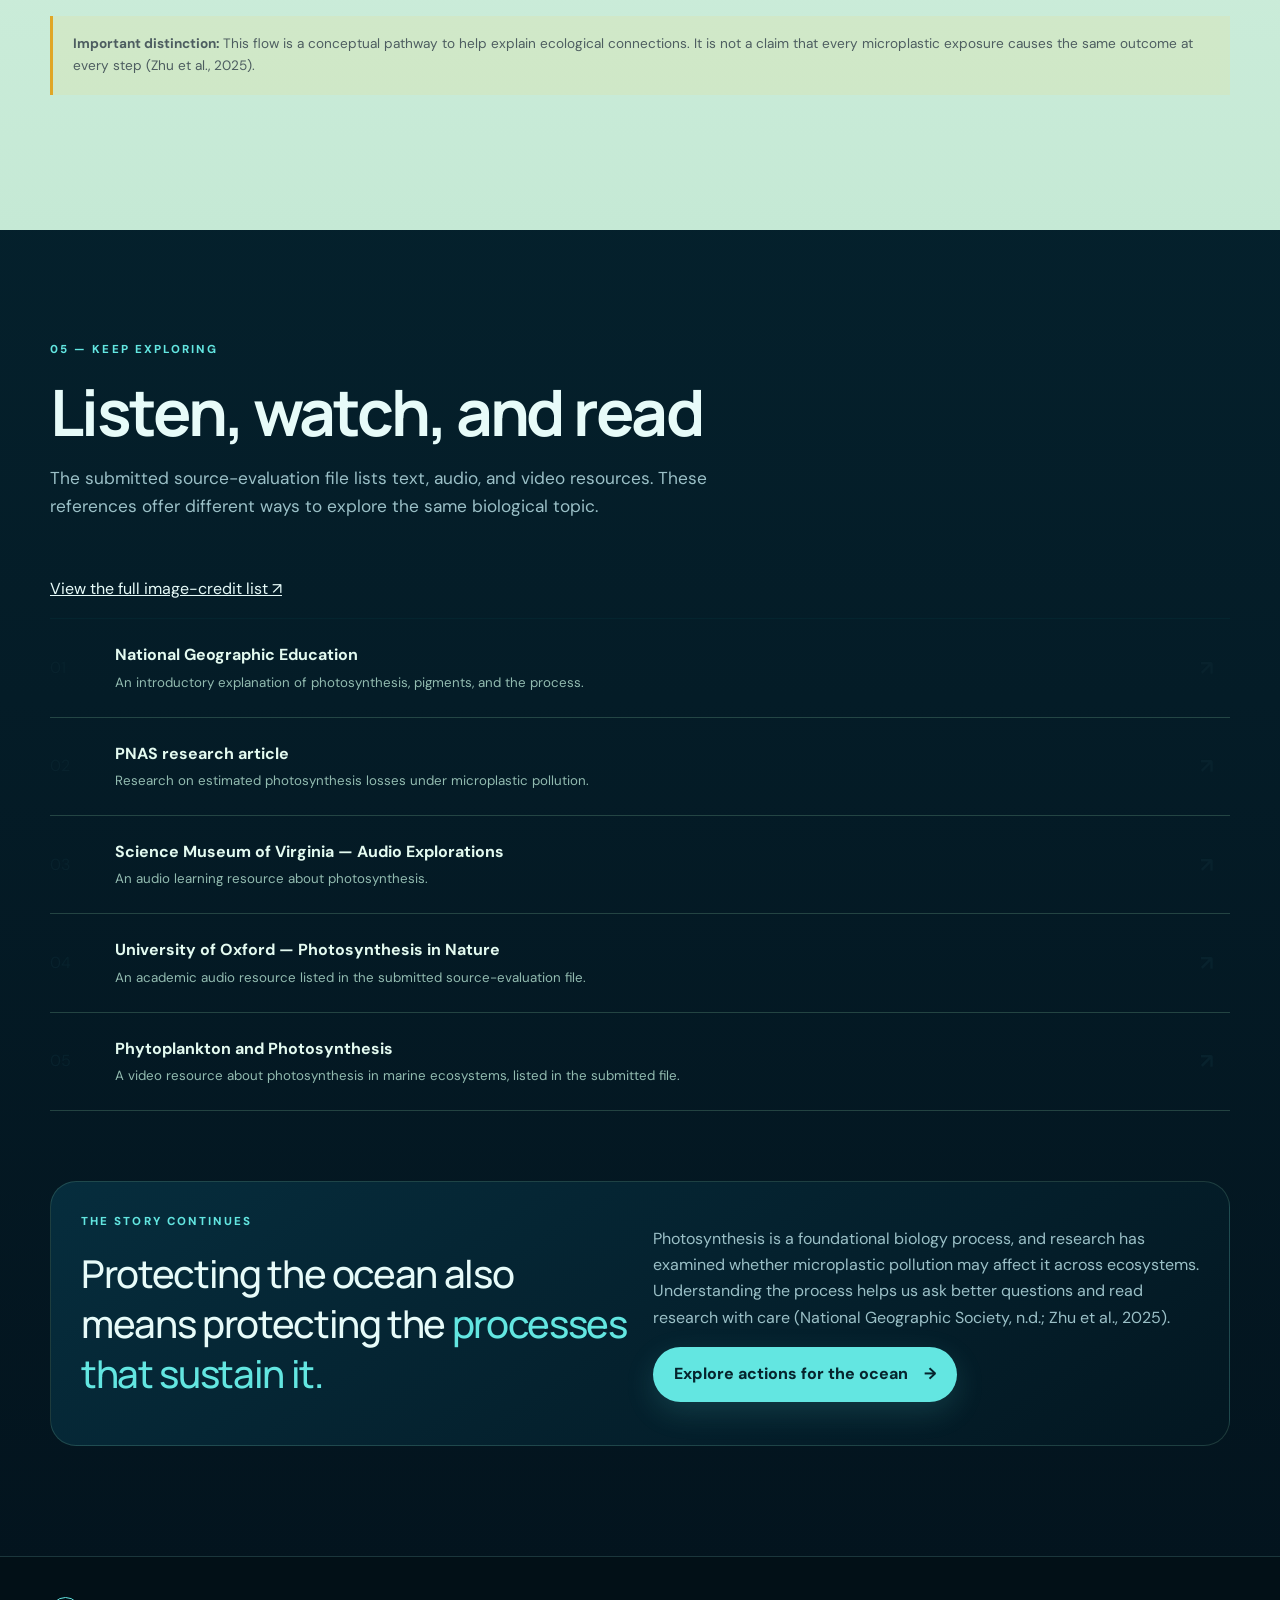
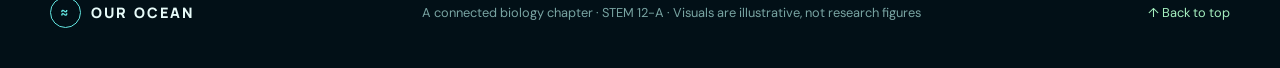
==== commit 34d4a7c0: "Update photosynthesis.html" ====
--- a/photosynthesis.html
+++ b/photosynthesis.html
@@ -195,21 +195,266 @@
       </div>
     </section>
 
-    <section class="bio-section bio-research">
-      <div class="container">
-        <div class="section-heading reveal"><p class="eyebrow">03 — WHEN POLLUTION ENTERS THE PICTURE</p><h2>Small particles. A much bigger question.</h2><p class="bio-lead">Research has examined how living system exposure may influence photosynthesis across terrestrial, freshwater, and marine ecosystems. The study discussed here combines results from many observations and model-based estimates, so its global figures should be read as estimates—not direct measurements of every ecosystem (Zhu et al., 2025).</p></div>
-        <div class="bio-story-grid">
-          <article class="bio-chapter reveal"><span class="bio-chapter-number">THE QUESTION</span><h3>What changes when microplastics reach photosynthetic organisms?</h3><p>Microplastic pollution may affect photosynthetic activity and ecosystem productivity. Effects can depend on the organism and environmental conditions, so one result should not be treated as identical for every species or habitat (Zhu et al., 2025).</p></article>
-          <article class="bio-chapter reveal"><span class="bio-chapter-number">THE EVIDENCE</span><h3>Researchers looked across many studies</h3><p>The PNAS study, <em>“A global estimate of multiecosystem photosynthesis losses under microplastic pollution,”</em> synthesizes observations from existing studies and uses modeling approaches to estimate broader effects (Zhu et al., 2025).</p></article>
-        </div>
-        <div class="bio-evidence-grid">
-          <div class="bio-number-card reveal"><strong>3,286</strong><span>observations from 157 studies</span>
-          <div class="bio-evidence-copy reveal"><h3>What this number tells us</h3><p>The paper combines a large body of observations with statistical analysis and modeling, including machine-learning methods, to estimate effects across ecosystems (Zhu et al., 2025). This approach helps researchers explore broad patterns, while remaining dependent on the quality and scope of the underlying evidence.</p>
-          </div>
-        </div>
-        <p class="citation-line reveal">Research source: <a href="https://www.pnas.org/doi/10.1073/pnas.2423957122" target="_blank" rel="noopener">Proceedings of the National Academy of Sciences (PNAS), 2025 ↗</a></p>
-      </div>
-    </section>
+ 
+<section class="bio-section bio-research" id="microplastic-evidence">
+  <style>
+    /* Section 03 layout only */
+    .bio-research .container {
+      max-width: 1120px;
+    }
+
+    .bio-research .section-heading {
+      max-width: 850px;
+      margin: 0 auto 42px;
+    }
+
+    .bio-research .section-heading h2 {
+      max-width: 760px;
+      font-size: clamp(2.5rem, 5vw, 4.5rem);
+      line-height: 1.05;
+      letter-spacing: -0.045em;
+      margin: 12px 0 18px;
+    }
+
+    .bio-research .bio-lead {
+      max-width: 720px;
+      line-height: 1.8;
+    }
+
+    .bio-research .bio-story-grid {
+      display: grid;
+      grid-template-columns: repeat(2, minmax(0, 1fr));
+      gap: 22px;
+      margin-bottom: 22px;
+    }
+
+    .bio-research .bio-chapter {
+      min-width: 0;
+      padding: 28px;
+      border: 1px solid rgba(165, 240, 191, 0.2);
+      border-radius: 20px;
+      background: rgba(255, 255, 255, 0.025);
+    }
+
+    .bio-research .bio-chapter-number {
+      display: block;
+      margin-bottom: 18px;
+      color: #a5f0bf;
+      font-size: 0.7rem;
+      font-weight: 800;
+      letter-spacing: 0.14em;
+    }
+
+    .bio-research .bio-chapter h3 {
+      font-size: 1.4rem;
+      line-height: 1.3;
+      margin: 0 0 14px;
+    }
+
+    .bio-research .bio-chapter p {
+      font-size: 0.94rem;
+      line-height: 1.8;
+      color: #a8c1c8;
+      margin: 0;
+    }
+
+    .bio-research .bio-evidence-grid {
+      display: grid;
+      grid-template-columns: 0.9fr 1.1fr;
+      gap: 22px;
+      align-items: stretch;
+    }
+
+    .bio-research .bio-number-card {
+      min-width: 0;
+      padding: 32px;
+      border-radius: 22px;
+      background: linear-gradient(145deg, #bcebc8, #e8f8e9);
+      color: #173d31;
+      overflow: hidden;
+    }
+
+    .bio-research .bio-number-card > strong {
+      display: block;
+      font-size: clamp(3.5rem, 7vw, 5.5rem);
+      line-height: 1;
+      letter-spacing: -0.06em;
+    }
+
+    .bio-research .bio-number-card > span {
+      display: block;
+      margin-top: 10px;
+      font-weight: 700;
+      color: #315d4b;
+    }
+
+    .bio-research .bio-evidence-copy {
+      margin-top: 26px;
+      padding-top: 22px;
+      border-top: 1px solid rgba(23, 61, 49, 0.2);
+    }
+
+    .bio-research .bio-evidence-copy h3 {
+      font-size: 1.25rem;
+      margin: 0 0 12px;
+    }
+
+    .bio-research .bio-evidence-copy p {
+      font-size: 0.9rem;
+      line-height: 1.8;
+      color: #315d4b;
+      margin: 0;
+    }
+
+    .bio-research .bio-caution {
+      margin-top: 22px;
+      padding: 18px 22px;
+      border-left: 3px solid #a5f0bf;
+      border-radius: 0 12px 12px 0;
+      background: rgba(165, 240, 191, 0.07);
+      color: #adc4cb;
+      font-size: 0.88rem;
+      line-height: 1.8;
+    }
+
+    .bio-research .citation-line {
+      margin-top: 22px;
+      font-size: 0.8rem;
+    }
+
+    .bio-research .citation-line a,
+    .bio-research .bio-chapter a {
+      color: #a5f0bf;
+      text-underline-offset: 3px;
+    }
+
+    @media (max-width: 760px) {
+      .bio-research .section-heading {
+        margin-bottom: 28px;
+      }
+
+      .bio-research .bio-story-grid,
+      .bio-research .bio-evidence-grid {
+        grid-template-columns: 1fr;
+      }
+
+      .bio-research .bio-chapter,
+      .bio-research .bio-number-card {
+        padding: 24px;
+      }
+    }
+  </style>
+
+  <div class="container">
+    <div class="section-heading reveal">
+      <p class="eyebrow">
+        03 — WHEN POLLUTION ENTERS THE PICTURE
+      </p>
+
+      <h2>Small particles.<br>
+        <em>A much bigger question.</em>
+      </h2>
+
+      <p class="bio-lead">
+        Research has examined how microplastic exposure may influence
+        photosynthesis across terrestrial, freshwater, and marine ecosystems.
+        This study combines observations with model-based estimates, so its
+        global figures should be read as estimates—not direct measurements
+        of every ecosystem (Zhu et al., 2025).
+      </p>
+    </div>
+
+    <div class="bio-story-grid">
+      <article class="bio-chapter reveal">
+        <span class="bio-chapter-number">THE QUESTION</span>
+
+        <h3>
+          What happens when microplastics reach photosynthetic organisms?
+        </h3>
+
+        <p>
+          Microplastic pollution may affect photosynthetic activity and
+          ecosystem productivity. Effects can vary by organism and
+          environmental conditions, so results should not be assumed to
+          apply equally to every species or habitat (Zhu et al., 2025).
+        </p>
+      </article>
+
+      <article class="bio-chapter reveal">
+        <span class="bio-chapter-number">THE EVIDENCE</span>
+
+        <h3>A wider view across many studies</h3>
+
+        <p>
+          The PNAS study, <em>“A global estimate of multiecosystem
+          photosynthesis losses under microplastic pollution,”</em>
+          synthesizes existing observations and uses modeling approaches
+          to estimate broader effects (Zhu et al., 2025).
+        </p>
+      </article>
+    </div>
+
+    <div class="bio-evidence-grid">
+      <article class="bio-number-card reveal">
+        <strong>3,286</strong>
+        <span>Observations · 157 studies</span>
+
+        <div class="bio-evidence-copy">
+          <h3>What this number tells us</h3>
+
+          <p>
+            Researchers combined observations with statistical analysis
+            and machine-learning methods to estimate effects across
+            ecosystems. This helps reveal broader patterns, although
+            the findings still depend on the quality and scope of
+            the underlying evidence (Zhu et al., 2025).
+          </p>
+        </div>
+      </article>
+
+      <article class="bio-chapter reveal">
+        <span class="bio-chapter-number">
+          UNDERSTANDING THE RESULTS
+        </span>
+
+        <h3>Read the evidence carefully.</h3>
+
+        <p>
+          The findings highlight a potential global concern:
+          microplastic exposure may reduce photosynthesis. However,
+          global estimates are based on observations and models.
+          They do not mean every photosynthetic organism or ecosystem
+          responds in the same way.
+        </p>
+
+        <p style="margin-top: 18px;">
+          <a href="https://www.pnas.org/doi/10.1073/pnas.2423957122"
+             target="_blank"
+             rel="noopener">
+            Read the original PNAS study ↗
+          </a>
+        </p>
+      </article>
+    </div>
+
+    <p class="bio-caution reveal">
+      <strong>Important distinction:</strong>
+      Global estimates describe modeled patterns across a broad evidence
+      base. They should not be interpreted as direct measurements of
+      every ecosystem.
+    </p>
+
+    <p class="citation-line reveal">
+      Research source:
+      <a href="https://www.pnas.org/doi/10.1073/pnas.2423957122"
+         target="_blank"
+         rel="noopener">
+        Proceedings of the National Academy of Sciences (PNAS), 2025 ↗
+      </a>
+    </p>
+  </div>
+</section>
+
 
     <section class="bio-section bio-connection">
       <div class="container">
